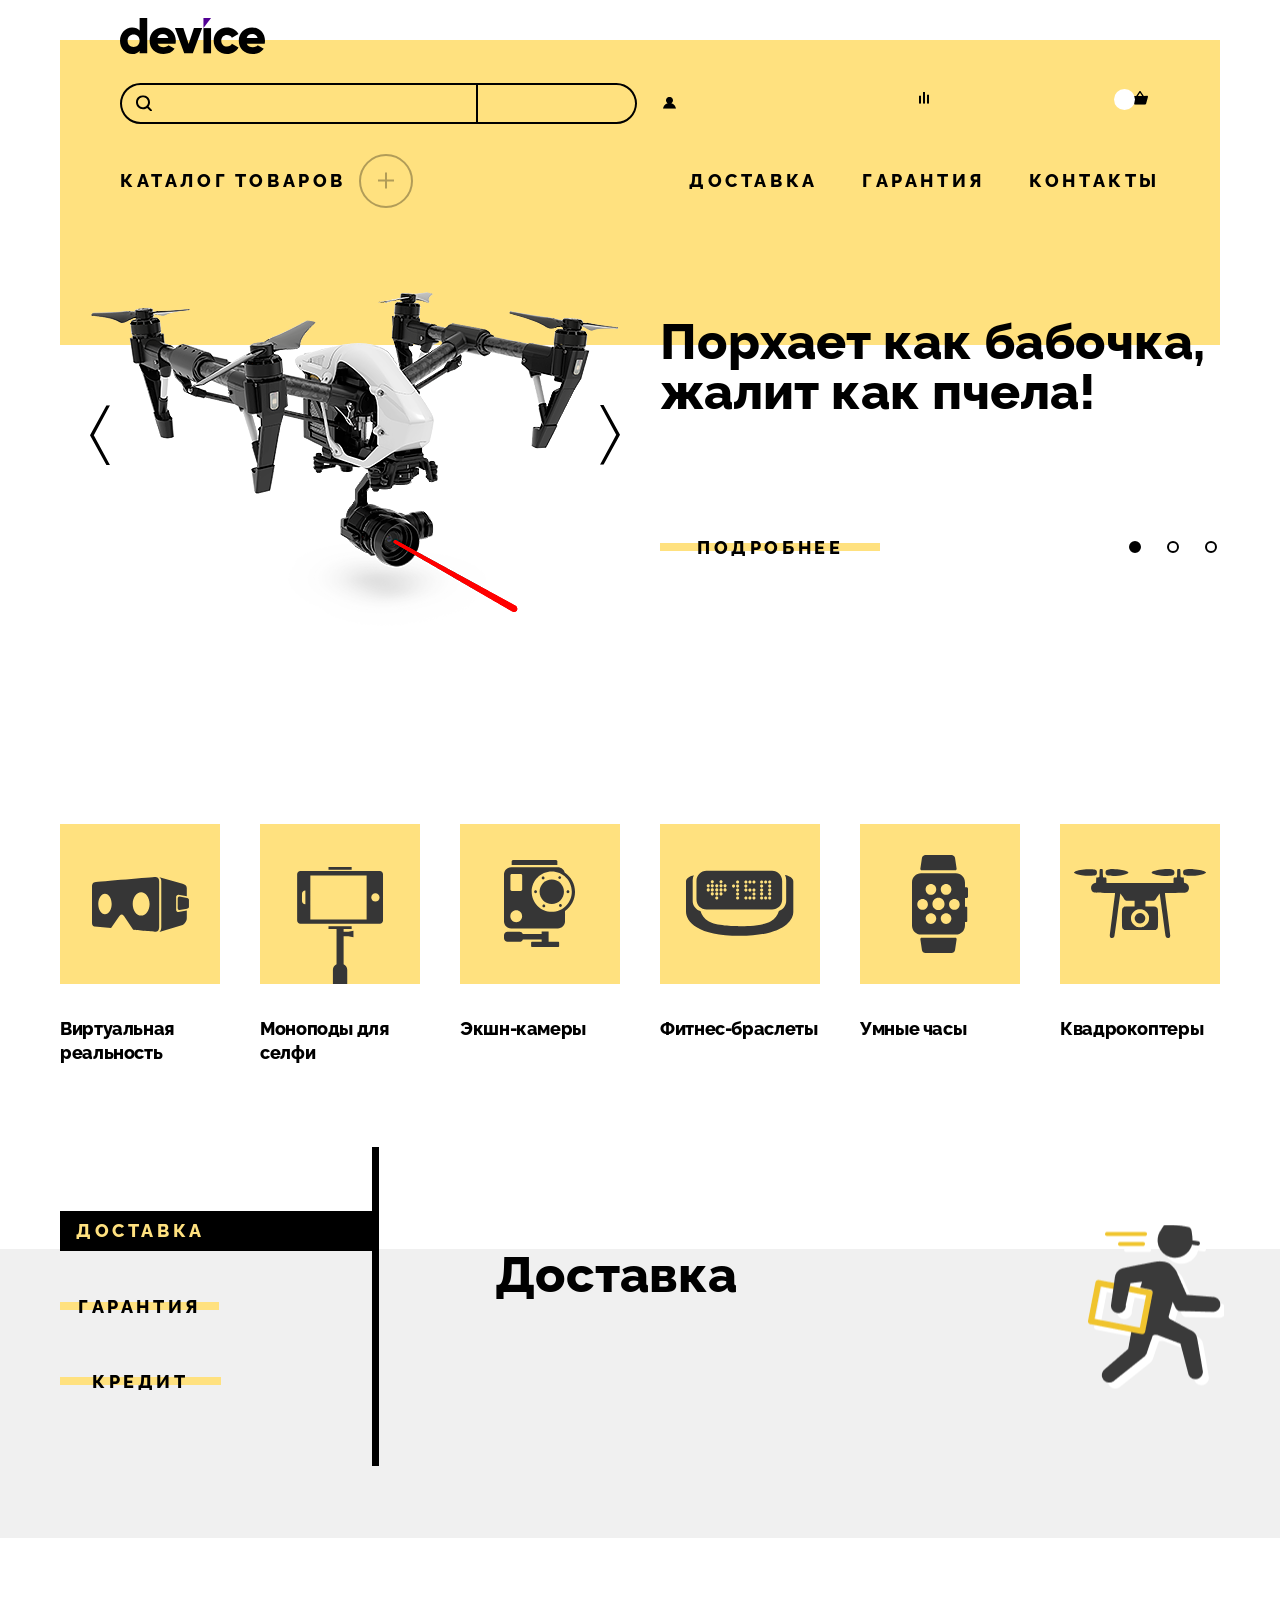
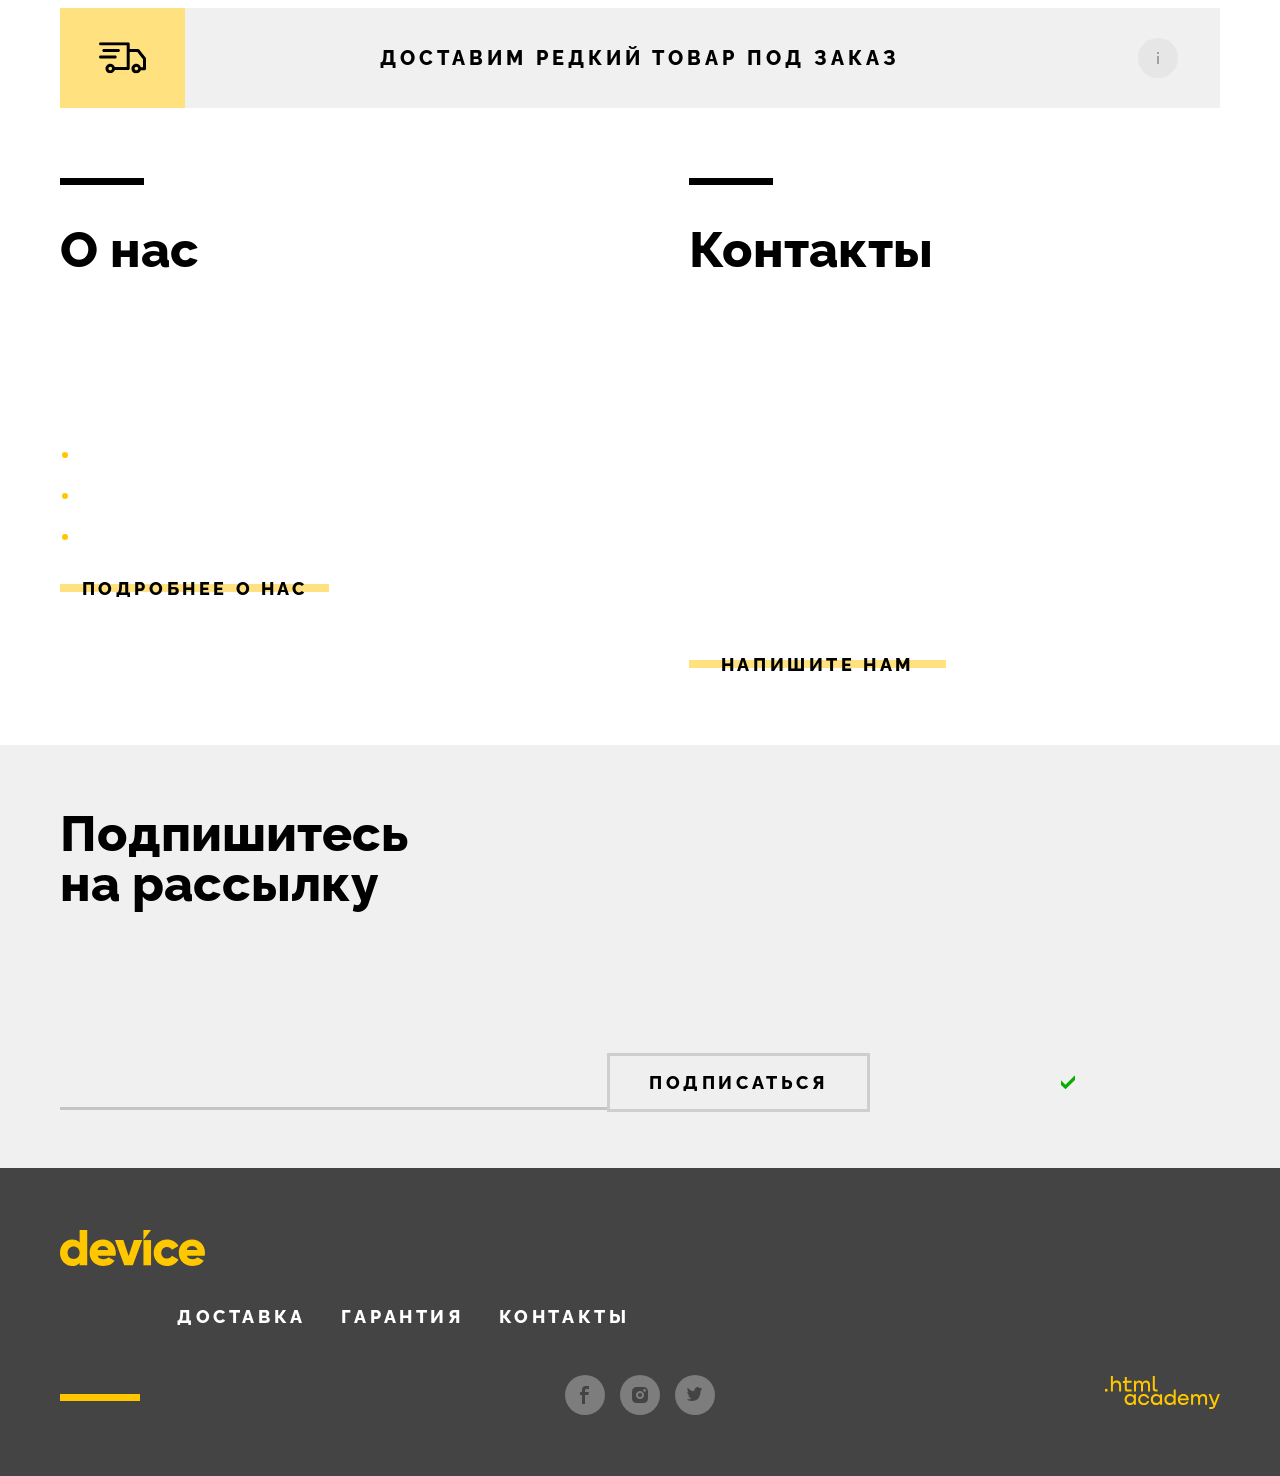
==== index.html @ 583c9bbd "Фикс путей изображений" ====
<!DOCTYPE html>
<html lang="ru">
<head>
  <meta charset="UTF-8">
  <meta http-equiv="X-UA-Compatible" content="IE=edge">
  <meta name="viewport" content="width=device-width, initial-scale=1.0">
  <link rel="stylesheet" href="css/style.css">
  <title>Device</title>
</head>
<body>
  <div class="container">
    <header class="page-header">
      <nav class="header-nav">
        <a href="#" class="header-nav__logo">
          <svg width="145" height="36" viewBox="0 0 145 36" fill="none" xmlns="http://www.w3.org/2000/svg">
            <path d="M27.2188 0V35.3H19.6135V32.9C17.9124 34.8 15.5107 36 12.1084 36C5.5038 36 0 30.2 0 22.7C0 15.2 5.5038 9.4 12.1084 9.4C15.5107 9.4 18.0124 10.6 19.6135 12.5V0H27.2188ZM19.6135 22.7C19.6135 18.9 17.1118 16.5 13.6094 16.5C10.107 16.5 7.60524 18.9 7.60524 22.7C7.60524 26.5 10.107 28.9 13.6094 28.9C17.1118 28.8 19.6135 26.5 19.6135 22.7Z" fill="black"/>
            <path d="M43.7298 29.1999C45.8313 29.1999 47.5325 28.3999 48.5332 27.2999L54.6374 30.7999C52.1356 34.1999 48.4331 35.9999 43.6298 35.9999C35.0238 35.9999 29.6201 30.1999 29.6201 22.6999C29.6201 15.1999 35.0238 9.3999 43.0294 9.3999C50.4345 9.3999 55.8382 15.0999 55.8382 22.6999C55.8382 23.7999 55.7381 24.7999 55.538 25.6999H37.6256C38.6263 28.2999 40.9279 29.1999 43.7298 29.1999ZM48.333 20.0999C47.5325 17.1999 45.2309 16.0999 42.9293 16.0999C40.0273 16.0999 38.126 17.4999 37.4255 20.0999H48.333Z" fill="black"/>
            <path d="M82.1563 10.1001L72.8499 35.3001H64.2439L54.9375 10.1001H63.3433L68.647 26.1001L73.9506 10.1001C73.9506 10.1001 82.1563 10.1001 82.1563 10.1001Z" fill="black"/>
            <path d="M83.458 10.1001H91.0633V35.3001H83.458V10.1001Z" fill="black"/>
            <path d="M93.665 22.6999C93.665 15.1999 99.369 9.3999 107.074 9.3999C111.978 9.3999 116.281 11.9999 118.482 15.8999L111.878 19.6999C110.977 17.8999 109.176 16.8999 106.974 16.8999C103.672 16.8999 101.27 19.2999 101.27 22.6999C101.27 26.1999 103.672 28.4999 106.974 28.4999C109.176 28.4999 111.077 27.3999 111.878 25.6999L118.482 29.4999C116.381 33.3999 112.078 35.9999 107.074 35.9999C99.369 35.9999 93.665 30.1999 93.665 22.6999Z" fill="black"/>
            <path d="M132.892 29.1999C134.993 29.1999 136.695 28.3999 137.695 27.2999L143.799 30.7999C141.298 34.1999 137.595 35.9999 132.792 35.9999C124.186 35.9999 118.782 30.1999 118.782 22.6999C118.782 15.1999 124.286 9.3999 132.191 9.3999C139.597 9.3999 145 15.0999 145 22.6999C145 23.7999 144.9 24.7999 144.7 25.6999H126.788C127.788 28.2999 130.09 29.1999 132.892 29.1999ZM137.595 20.0999C136.795 17.1999 134.493 16.0999 132.191 16.0999C129.289 16.0999 127.388 17.4999 126.688 20.0999H137.595Z" fill="black"/>
            <path d="M83.458 0V10.1L91.0633 0H83.458Z" fill="#510094"/>
          </svg>
        </a>

        <div class="header-nav__nav-bar nav-bar">
          <div class="nav-bar__form-wrapper">
            <form action="https://echo.htmlacademy.ru/" method="post" class="nav-bar__form">
              <div class="nav-bar__form-wrapper">
                <label tabindex="0" class="nav-bar__field">
                  <span class="visually-hidden">Текст поиска</span>
                  <input class="nav-bar__field-input" type="text" name="text-of-search" placeholder="Текст поиска">
                  <span class="nav-bar__field-icon"></span>
                </label>
              </div>
              <div tabindex="0" class="nav-bar__button-wrapper">
                <button tabindex="-1" class="nav-bar__button" type="submit">Найти</button>
              </div>
            </form>
          </div>

          <div class="nav-bar__sign-wrapper">
            <a class="nav-bar__sign-in-icon standart-state" href="#">Войти</a>
          </div>

          <ul class="nav-bar__navigation-menu navigation-menu">
            <li class="navigation-menu__item">
              <a href="#" class="navigation-menu__link standart-state">Сравнить</a>
            </li>
            <li class="navigation-menu__item">
              <a href="#" class="navigation-menu__link standart-state">
                <span class="navigation-menu__icon">2</span>
                  Корзина
              </a>
            </li>
          </ul>
        </div>

        <div class="header-nav__last-wrapper">

          <details class="dropdown__form">
            <summary class="dropdown__title">Каталог товаров</summary>
            <div class="dropdown__list-wrapper">
              <ul class="dropdown__list">
                <li class="dropdown__item">
                  <a href="#" class="dropdown__link standart-state">Виртуальная реальность</a>
                </li>
                <li class="dropdown__item">
                  <a href="#" class="dropdown__link standart-state">Моноподы для cелфи</a>
                </li>
                <li class="dropdown__item">
                  <a href="#" class="dropdown__link standart-state">Экшн-камеры</a>
                </li>
              </ul>
              <ul class="dropdown__list">
                <li class="dropdown__item">
                  <a href="#" class="dropdown__link standart-state">Фитнес-браслеты</a>
                </li>
                <li class="dropdown__item">
                  <a href="#" class="dropdown__link standart-state">Умные часы</a>
                </li>
              </ul>
              <ul class="dropdown__list">
                <li class="dropdown__item">
                  <a href="#" class="dropdown__link standart-state">Квадрокоптеры</a>
                </li>
              </ul>
            </div>
          </details>


          <ul class="header-nav__information-menu information-menu">
            <li class="information-menu__item">
              <a href="#" class="information-menu__link standart-state">Доставка</a>
            </li>
            <li class="information-menu__item">
              <a href="#" class="information-menu__link standart-state">Гарантия</a>
            </li>
            <li class="information-menu__item">
              <a href="#" class="information-menu__link standart-state">Контакты</a>
            </li>
          </ul>
        </div>
      </nav>
    </header>
  </div>

  <main class="page-main">
    <h1 class="visually-hidden">Магазин Device</h1>

    <div class="main-slaider">
      <h2 class="visually-hidden">Примеры товаров</h2>
      <div class="container">
        <ol class="main-slaider__list">

          <li class="main-slaider__item" id="main-slaider__slide1"
          tabindex="-1">
            <div class="main-slaider__upper-background">
              <span class="main-slaider__number">01</span>
            </div>

            <div class="main-slaider__lower-background">
              <div class="main-slaider__left-part">
                <img class="main-slaider__img" src="img/Index/1.Slider/slider-1.png" alt="Квадракоптер">
                <div class="main-slider__controls">
                  <a href="#main-slaider__slide3" class="main-slaider__button standart-state main-slaider__prev">
                    <span class="visually-hidden">Предыдущий слайд</span>
                  </a>
                  <a href="#main-slaider__slide2" class="main-slaider__button standart-state main-slaider__next">
                    <span class="visually-hidden">Следующий слайд</span>
                  </a>
                </div>
              </div>

              <div class="main-slaider__right-part content-slaider">
                <h3 class="content-slaider__title section-title">Порхает как бабочка,
                жалит как пчела!</h3>
                <p class="content-slaider__text section-description">Этот обычный, на первый взгляд, квадрокоптер оснащен мощным лазером,замаскированным под стандартную камеру.
                </p>

                <div class="content-slaider__wrapper">
                  <a href="#" class="content-slaider__button button-yellow button">
                    <span class="button-yellow-line"></span>
                    Подробнее</a>
                  <aside class="content-slaider__navigation">
                    <ol class="content-slaider__navigation-list">
                      <li class="content-slaider__navigation-item">
                        <div tabindex="0" class="content-slaider__navigation-button-ouline">
                          <a href="#main-slaider__slide1" tabindex="-1"
                             class="content-slaider__navigation-button content-slaider__navigation-button_active standart-state">
                             <span class="visually-hidden">Перейти на 1 слайд</span>
                          </a>
                        </div>
                      </li>
                      <li class="content-slaider__navigation-item">
                        <div tabindex="0" class="content-slaider__navigation-button-ouline">
                          <a href="#main-slaider__slide2" tabindex="-1"
                             class="content-slaider__navigation-button standart-state">
                             <span class="visually-hidden">Перейти на 2 слайд</span>
                          </a>
                        </div>
                      </li>
                      <li class="content-slaider__navigation-item">
                        <div tabindex="0" class="content-slaider__navigation-button-ouline">
                          <a href="#main-slaider__slide3" tabindex="-1"
                             class="content-slaider__navigation-button standart-state">
                             <span class="visually-hidden">Перейти на 3 слайд</span>
                          </a>
                        </div>
                      </li>
                    </ol>
                  </aside>
                </div>

                <ul class="content-slaider__property-list">
                  <li class="content-slaider__property-item">
                    <p class="content-slaider__property-title">800 м</p>
                    <p class="content-slaider__property-text">Дальность полета</p>
                  </li>
                  <li class="content-slaider__property-item">
                    <p class="content-slaider__property-title">50 м</p>
                    <p class="content-slaider__property-text">Радиус поражения</p>
                  </li>
                </ul>
              </div>
            </div>
          </li>

          <li class="main-slaider__item" id="main-slaider__slide2"
          tabindex="-1">
            <div class="main-slaider__upper-background">
              <span class="main-slaider__number">02</span>
            </div>

            <div class="main-slaider__lower-background">
              <div class="main-slaider__left-part">
                <img class="main-slaider__img" src="img/Index/1.Slider/slider-2.png" alt="Квадракоптер">
                <div class="main-slider__controls">
                  <a href="#main-slaider__slide1" class="main-slaider__button standart-state main-slaider__prev">
                    <span class="visually-hidden">Предыдущий слайд</span>
                  </a>
                  <a href="#main-slaider__slide3" class="main-slaider__button standart-state main-slaider__next">
                    <span class="visually-hidden">Следующий слайд</span>
                  </a>
                </div>
              </div>

              <div class="main-slaider__right-part content-slaider">
                <h3 class="content-slaider__title section-title">Худеем
                  правильно!</h3>
                <p class="content-slaider__text section-description">Мотивирующие фитнес-браслеты помогут найти в себе силы не пропускать занятия и соблюдать диету.
                </p>

                <div class="content-slaider__wrapper">
                  <a href="#" class="content-slaider__button button-yellow button">
                    <span class="button-yellow-line"></span>
                    Подробнее</a>
                  <aside class="content-slaider__navigation">
                    <ol class="content-slaider__navigation-list">
                      <li class="content-slaider__navigation-item">
                        <div tabindex="0" class="content-slaider__navigation-button-ouline">
                          <a href="#main-slaider__slide1" tabindex="-1"
                             class="content-slaider__navigation-button standart-state">
                             <span class="visually-hidden">Перейти на 1 слайд</span>
                          </a>
                        </div>
                      </li>
                      <li class="content-slaider__navigation-item">
                        <div tabindex="0" class="content-slaider__navigation-button-ouline">
                          <a href="#main-slaider__slide2" tabindex="-1"
                             class="content-slaider__navigation-button content-slaider__navigation-button_active standart-state">
                             <span class="visually-hidden">Перейти на 2 слайд</span>
                          </a>
                        </div>
                      </li>
                      <li class="content-slaider__navigation-item">
                        <div tabindex="0" class="content-slaider__navigation-button-ouline">
                          <a href="#main-slaider__slide3" tabindex="-1"
                             class="content-slaider__navigation-button standart-state">
                             <span class="visually-hidden">Перейти на 3 слайд</span>
                          </a>
                        </div>
                      </li>
                    </ol>
                  </aside>
                </div>

                <ul class="content-slaider__property-list">
                  <li class="content-slaider__property-item">
                    <p class="content-slaider__property-title">48 часов</p>
                    <p class="content-slaider__property-text">Без подзарядки</p>
                  </li>
                </ul>
              </div>
            </div>
          </li>

          <li class="main-slaider__item" id="main-slaider__slide3"
          tabindex="-1">
            <div class="main-slaider__upper-background">
              <span class="main-slaider__number">03</span>
            </div>

            <div class="main-slaider__lower-background">
              <div class="main-slaider__left-part">
                <img class="main-slaider__img" src="img/Index/1.Slider/slider-3.png" alt="Квадракоптер">
                <div class="main-slider__controls">
                  <a href="#main-slaider__slide2" class="main-slaider__button standart-state main-slaider__prev">
                    <span class="visually-hidden">Предыдущий слайд</span>
                  </a>
                  <a href="#main-slaider__slide1" class="main-slaider__button standart-state main-slaider__next">
                    <span class="visually-hidden">Следующий слайд</span>
                  </a>
                </div>
              </div>

              <div class="main-slaider__right-part content-slaider">
                <h3 class="content-slaider__title section-title">Делай селфи,
                  как Бен Стиллер!</h3>
                <p class="content-slaider__text section-description">Самая длинная палка для селфи доступна в нашем магазине. Восемь (Восемь, Карл!) метров длиной и весом всего 5 кг.
                </p>

                <div class="content-slaider__wrapper">
                  <a href="#" class="content-slaider__button button-yellow button">
                    <span class="button-yellow-line"></span>
                    Подробнее</a>
                  <aside class="content-slaider__navigation">
                    <ol class="content-slaider__navigation-list">
                      <li class="content-slaider__navigation-item">
                        <div tabindex="0" class="content-slaider__navigation-button-ouline">
                          <a href="#main-slaider__slide1" tabindex="-1"
                             class="content-slaider__navigation-button standart-state">
                             <span class="visually-hidden">Перейти на 1 слайд</span>
                          </a>
                        </div>
                      </li>
                      <li class="content-slaider__navigation-item">
                        <div tabindex="0" class="content-slaider__navigation-button-ouline">
                          <a href="#main-slaider__slide2" tabindex="-1"
                             class="content-slaider__navigation-button standart-state">
                             <span class="visually-hidden">Перейти на 2 слайд</span>
                          </a>
                        </div>
                      </li>
                      <li class="content-slaider__navigation-item">
                        <div tabindex="0" class="content-slaider__navigation-button-ouline">
                          <a href="#main-slaider__slide3" tabindex="-1"
                             class="content-slaider__navigation-button content-slaider__navigation-button_active standart-state">
                             <span class="visually-hidden">Перейти на 3 слайд</span>
                          </a>
                        </div>
                      </li>
                    </ol>
                  </aside>
                </div>

                <ul class="content-slaider__property-list">
                  <li class="content-slaider__property-item">
                    <p class="content-slaider__property-title">8,5 м</p>
                    <p class="content-slaider__property-text">Длина палки</p>
                  </li>
                  <li class="content-slaider__property-item">
                    <p class="content-slaider__property-title">5 кг</p>
                    <p class="content-slaider__property-text">Вес палки</p>
                  </li>
                  <li class="content-slaider__property-item">
                    <p class="content-slaider__property-title">Карбон</p>
                    <p class="content-slaider__property-text">Материал</p>
                  </li>
                </ul>
              </div>
            </div>
          </li>
        </ol>
      </div>
    </div>

    <section class="product-categories">
      <h2 class="visually-hidden">Категории товаров</h2>
      <div class="container">
        <ul class="product-categories__list">
          <li class="product-categories__item" tabindex="0">
            <a class="product-categories__link" href="#" tabindex="-1">
              <img src="img/Index/2.Category/VR.svg" alt="" class="product-categories__img">
              <p class="product-categories__text">Виртуальная
                реальность</p>
            </a>
          </li>
          <li class="product-categories__item" tabindex="0">
            <a class="product-categories__link" href="#" tabindex="-1">
              <img src="img/Index/2.Category/Selfi.svg" alt="" class="product-categories__img">
              <p class="product-categories__text">Моноподы
                для селфи</p>
            </a>
          </li>
          <li class="product-categories__item" tabindex="0">
            <a class="product-categories__link" href="#" tabindex="-1">
              <img src="img/Index/2.Category/Camera.svg" alt="" class="product-categories__img" href="#">
              <p class="product-categories__text">Экшн-камеры</p>
            </a>
          </li>
          <li class="product-categories__item" tabindex="0">
            <a class="product-categories__link" href="#" tabindex="-1">
              <img src="img/Index/2.Category/Bracelet.svg" alt="" class="product-categories__img">
              <p class="product-categories__text">Фитнес-браслеты</p>
            </a>
          </li>
          <li class="product-categories__item" tabindex="0">
            <a class="product-categories__link" href="#" tabindex="-1">
              <img src="img/Index/2.Category/Watch.svg" alt="" class="product-categories__img">
              <p class="product-categories__text">Умные часы</p>
            </a>
          </li>
          <li class="product-categories__item" tabindex="0">
            <a class="product-categories__link" href="#" tabindex="-1">
              <img src="img/Index/2.Category/Quadrocopter.svg" alt="" class="product-categories__img">
              <p class="product-categories__text">Квадрокоптеры</p>
            </a>
          </li>
        </ul>
      </div>
    </section>

    <section class="services">
      <h2 class="visually-hidden">Услуги</h2>

      <ol class="services-list">
        <li class="services__item service">
          <div class="service__background"></div>
          <div class="container">
            <div class="service__container">
              <div class="service__text-wrapper">
                <h3 class="service__title section-title">Доставка</h3>
                <p class="service__text section-description">Мы с удовольствием доставим ваш товар прямо к вашему подъезду совершенно бесплатно! Ведь мы неплохо заработаем, поднимая его на ваш этаж.</p>
              </div>
              <span class="service__icon">
                <span class="visually-hidden">Иконка доставки</span>
              </span>
            </div>

            <ul class="service__list">
              <li class="service__item">
                <a href="#" class="service__link button button-yellow button-active">
                  <span class="button-yellow-line"></span>
                  Доставка
                </a>
              </li>
              <li class="service__item">
                <a href="#" class="service__link button-yellow button">
                  <span class="button-yellow-line"></span>
                  Гарантия
                </a>
              </li>
              <li class="service__item">
                <a href="#" class="service__link button-yellow button ">
                  <span class="button-yellow-line"></span>
                  Кредит
                </a>
              </li>
            </ul>
          </div>
        </li>

        <li class="services__item service">
          <div class="service__background"></div>
          <div class="container">
            <div class="service__container">
              <div class="service__text-wrapper">
                <h3 class="service__title section-title">Гарантия</h3>
                <p class="service__text section-description">Если из-за возгорания купленного у нас товара у вас
                  сгорит дом — не переживайте, мы выдадим вам новый.
                  Товар, не дом, конечно же.
                </p>
              </div>
              <span class="service__icon">
                <span class="visually-hidden">Иконка гарантии</span>
              </span>
            </div>

            <ul class="service__list">
              <li class="service__item">
                <a href="#" class="service__link button button-yellow">
                  <span class="button-yellow-line"></span>
                  Доставка
                </a>
              </li>
              <li class="service__item">
                <a href="#" class="service__link button-yellow button button-active">
                  <span class="button-yellow-line"></span>
                  Гарантия
                </a>
              </li>
              <li class="service__item">
                <a href="#" class="service__link button-yellow button ">
                  <span class="button-yellow-line"></span>
                  Кредит
                </a>
              </li>
            </ul>
          </div>
        </li>

        <li class="services__item service">
          <div class="service__background"></div>
          <div class="container">
            <div class="service__container">
              <div class="service__text-wrapper">
                <h3 class="service__title section-title">Кредит</h3>
                <p class="service__text section-description">Залезть в долговую яму стало проще! Кредитные консультанты подберут для вас наиболее выгодные условия кредита. Выгодные для банка, разумеется.
                </p>
              </div>
              <span class="service__icon">
                <span class="visually-hidden">Иконка кредита</span>
              </span>
            </div>

            <ul class="service__list">
              <li class="service__item">
                <a href="#" class="service__link button button-yellow">
                  <span class="button-yellow-line"></span>
                  Доставка
                </a>
              </li>
              <li class="service__item">
                <a href="#" class="service__link button-yellow button">
                  <span class="button-yellow-line"></span>
                  Гарантия
                </a>
              </li>
              <li class="service__item">
                <a href="#" class="service__link button-yellow button button-active">
                  <span class="button-yellow-line"></span>
                  Кредит
                </a>
              </li>
            </ul>
          </div>
        </li>
      </ol>
    </section>

    <section class="device-order">
      <h2 class="visually-hidden">Доставка под заказ</h2>

      <div class="container">
        <div class="delivery-order__body" tabindex="0">
          <div class="delivery-order__icon" >
            <span class="visually-hidden">Иконка грузовичка</span>
          </div>

          <a class="delivery-order__link" href="#" tabindex="-1">
            Доставим редкий товар под заказ
          </a>

          <div class="delivery-order__additional">
            <span class="delivery-order__additional-icon"></span>
            <span class=" visually-hidden">Дополнительаня информация</span>
          </div>
        </div>
      </div>
    </section>

    <div class="container">
      <div class="information-wrapper">
        <section class="about-us">
          <h2 class="about-us__title section-title">О нас</h2>

          <span class="about-us__line-title line-title"></span>

          <div class="about-us__wrapper">
            <p class="about-us__text section-description">Огромный выбор гаджетов не оставит равнодушным гика, который есть в каждом из нас.
            </p>
            <p class="about-us__text section-description">Мы можем доставить ваш товар в самые отдалённые уголки России транспортными компаниями:</p>

            <ul class="about-us__list">
              <li class="about-us__item">Меловые линии</li>
              <li class="about-us__item">СДИК</li>
              <li class="about-us__item">ТоксБерри</li>
            </ul>

            <div>
              <a href="#" class="about-us__button button-yellow button">
                <span class="button-yellow-line"></span>
                Подробнее о нас
              </a>
            </div>
          </div>
        </section>

        <section class="contacts">
          <h2 class="contacts__main-title section-title">Контакты</h2>

          <span class="contacts__line-title line-title"></span>


          <div class="contacts__line-wrapper">
            <p class="contacts__text section-description">Вы можете забрать товар сами, заехав в наш офис. Заодно сможете проверить работоспособность покупки. </p>

            <div class="contacts__line-adress-wrapper">
              <h3 class="contacts__title">Интернет-магазин «Девайс»</h3>
              <address class="contacts__line__adress section-description">Санкт-Петербург, набережная реки Карповки, 5, литера П.</address>
              <a href="tel:+78128121212" class="contacts__phone section-description" tabindex="-1">+7 (812) 812-12-12</a>
            </div>

            <div class="contacts__line-time-wrapper">
              <h3 class="contacts__title">Время работы</h3>
              <p class="contacts__text section-description">пн—пт: с 10:00 до 22:00<br>сб—вс: с 10:00 до 19:00</p>
            </div>

            <div>
              <a href="#" class="contacts__button button-yellow button">
                <span class="button-yellow-line"></span>
                Напишите нам
              </a>
            </div>
          </div>
        </section>
      </div>
    </div>

    <section class="subscribe">
      <div class="container">
        <div class="subscribe__container">
          <div class="subscribe__text-wrapper">
            <h2 class="subscribe__title section-title">Подпишитесь на рассылку</h2>

            <p class="subscribe__text-main section-description">Еженедельный дайджест с обзорами новинок, длительными тест-драйвами, распаковками, а также акции, спецпредложения и вот это вот всё.</p>
          </div>

          <div class="subscribe__form-container">
            <div class="subscribe__form-wrapper">
              <form class="subscribe__form" action="https://echo.htmlacademy.ru/" method="post">
                <label class="suscribe__field field">
                  <span class="visually-hidden">E-mail</span>
                  <input type="email" class="field-input" placeholder="Ваш e-mail">
                  <span class="suscribe__field-icon"></span>
                </label>
                <div class="subscribe__button-wrapper">
                  <button class="subscribe__button button" type="submit">Подписаться</button>
                </div>
              </form>
            </div>

            <div class="subscribe_text-wrapper">
              <span class="visually-hidden">Зелёная галочка</span>
              <p class="subscribe__text section-description">Это бесплатно</p>
            </div>
          </div>
        </div>
      </div>
    </section>
  </main>

  <footer class="page-footer">
    <div class="container">
      <div class="page-footer__body">
        <a href="index.html" class="page-footer__logo">
          <svg width="145" height="36" viewBox="0 0 145 36" fill="none" xmlns="http://www.w3.org/2000/svg">
            <path d="M27.2188 0V35.3H19.6135V32.9C17.9124 34.8 15.5107 36 12.1084 36C5.5038 36 0 30.2 0 22.7C0 15.2 5.5038 9.4 12.1084 9.4C15.5107 9.4 18.0124 10.6 19.6135 12.5V0H27.2188ZM19.6135 22.7C19.6135 18.9 17.1118 16.5 13.6094 16.5C10.107 16.5 7.60524 18.9 7.60524 22.7C7.60524 26.5 10.107 28.9 13.6094 28.9C17.1118 28.8 19.6135 26.5 19.6135 22.7Z" fill="#FFC700"/>
            <path d="M43.7298 29.1999C45.8313 29.1999 47.5325 28.3999 48.5332 27.2999L54.6374 30.7999C52.1356 34.1999 48.4331 35.9999 43.6298 35.9999C35.0238 35.9999 29.6201 30.1999 29.6201 22.6999C29.6201 15.1999 35.0238 9.3999 43.0294 9.3999C50.4345 9.3999 55.8382 15.0999 55.8382 22.6999C55.8382 23.7999 55.7381 24.7999 55.538 25.6999H37.6256C38.6263 28.2999 40.9279 29.1999 43.7298 29.1999ZM48.333 20.0999C47.5325 17.1999 45.2309 16.0999 42.9293 16.0999C40.0273 16.0999 38.126 17.4999 37.4255 20.0999H48.333Z" fill="#FFC700"/>
            <path d="M82.1563 10.1001L72.8499 35.3001H64.2439L54.9375 10.1001H63.3433L68.647 26.1001L73.9506 10.1001C73.9506 10.1001 82.1563 10.1001 82.1563 10.1001Z" fill="#FFC700"/>
            <path d="M83.458 10.1001H91.0633V35.3001H83.458V10.1001Z" fill="#FFC700"/>
            <path d="M93.665 22.6999C93.665 15.1999 99.369 9.3999 107.074 9.3999C111.978 9.3999 116.281 11.9999 118.482 15.8999L111.878 19.6999C110.977 17.8999 109.176 16.8999 106.974 16.8999C103.672 16.8999 101.27 19.2999 101.27 22.6999C101.27 26.1999 103.672 28.4999 106.974 28.4999C109.176 28.4999 111.077 27.3999 111.878 25.6999L118.482 29.4999C116.381 33.3999 112.078 35.9999 107.074 35.9999C99.369 35.9999 93.665 30.1999 93.665 22.6999Z" fill="#FFC700"/>
            <path d="M132.892 29.1999C134.993 29.1999 136.695 28.3999 137.695 27.2999L143.799 30.7999C141.298 34.1999 137.595 35.9999 132.792 35.9999C124.186 35.9999 118.782 30.1999 118.782 22.6999C118.782 15.1999 124.286 9.3999 132.191 9.3999C139.597 9.3999 145 15.0999 145 22.6999C145 23.7999 144.9 24.7999 144.7 25.6999H126.788C127.788 28.2999 130.09 29.1999 132.892 29.1999ZM137.595 20.0999C136.795 17.1999 134.493 16.0999 132.191 16.0999C129.289 16.0999 127.388 17.4999 126.688 20.0999H137.595Z" fill="#FFC700"/>
            <path d="M83.458 0V10.1L91.0633 0H83.458Z" fill="#FFC700"/>
          </svg>
        </a>

        <div class="page-footer__contacts-list">
          <address class="page-footer__adress">Санкт-Петербург, набережная реки Карповки, 5, литера П.</address>

          <ul class="page-footer__information-menu">
            <li class="page-footer__information-menu-item">
              <a href="#" class="page-footer__information-menu-link">Доставка</a>
            </li>
            <li class="page-footer__information-menu-item">
              <a href="#" class="page-footer__information-menu-link">Гарантия</a>
            </li>
            <li class="page-footer__information-menu-item">
              <a href="#" class="page-footer__information-menu-link">Контакты</a>
            </li>
          </ul>

          <a href="tel:+78128121212" class="page-footer__number-phone">Тел.: +7 (812) 812-12-12</a>
        </div>

        <div class="page-footer__links-list">
          <div class="page-footer__span-wrapper">
            <span class="page-footer__span"></span>
          </div>
          <div class="page-footer__social-wrapper">
            <ul class="social">
              <li class="social__item">
                <div class="social__outline-link" tabindex="0">
                  <a href="https://www.facebook.com/htmlacademy" class="social__link" tabindex="-1">
                    <svg width="9" height="18" viewBox="0 0 9 18" fill="none" xmlns="http://www.w3.org/2000/svg">
                      <path d="M6.5 3H9V0H5.6C2.8 0 2 1.7 2 4.2V6H0V9H2V18H5V9H8.3L8.9 6H5V4.5C5 3.7 5.3 3 6.5 3Z" fill="#444444"/>
                    </svg>
                    <span class="visually-hidden">Facebook</span>
                  </a>
                </div>
              </li>
              <li class="social__item">
                <div class="social__outline-link" tabindex="0">
                  <a href="https://www.instagram.com/htmlacademy/" class="social__link" tabindex="-1">
                    <svg width="16" height="16" viewBox="0 0 16 16" fill="none" xmlns="http://www.w3.org/2000/svg">
                      <path d="M8 10C9.10457 10 10 9.10457 10 8C10 6.89543 9.10457 6 8 6C6.89543 6 6 6.89543 6 8C6 9.10457 6.89543 10 8 10Z" fill="#444444"/>
                      <path d="M14.7 1.3C13.8 0.4 12.7 0 11.3 0H4.7C1.9 0 0 1.9 0 4.7V11.3C0 12.7 0.4 13.9 1.4 14.7C2.3 15.6 3.4 16 4.7 16H11.3C12.7 16 13.9 15.6 14.7 14.7C15.5 13.8 16 12.7 16 11.3V4.7C16 3.3 15.6 2.1 14.7 1.3ZM8 12.1C5.8 12.1 3.9 10.3 3.9 8C3.9 5.7 5.8 3.9 8 3.9C10.2 3.9 12.1 5.7 12.1 8C12.1 10.3 10.2 12.1 8 12.1ZM12.6 4.7C11.9 4.7 11.3 4.2 11.3 3.4C11.3 2.6 11.8 2.1 12.6 2.1C13.3 2.1 13.9 2.7 13.9 3.4C13.9 4.1 13.3 4.7 12.6 4.7Z" fill="#444444"/>
                    </svg>
                    <span class="visually-hidden">Instagram</span>
                  </a>
                </div>
              </li>
              <li class="social__item">
                <div class="social__outline-link" tabindex="0">
                  <a href="https://twitter.com/htmlacademy_ru" class="social__link" tabindex="-1">
                    <svg width="15" height="15" viewBox="0 0 15 15" fill="none" xmlns="http://www.w3.org/2000/svg">
                      <path d="M9.7 0.155143C11.2 -0.344857 12.3 0.455143 12.9 1.25514C13.4 1.05514 14 0.855143 14.6 0.655143C14.6 1.45514 14.1 2.05514 13.8 2.25514C14.5 2.45514 15 1.85514 15 1.85514C14.9 2.75514 14.1 3.55514 13.6 3.75514C13.4 10.0551 10.8 14.1551 4.7 14.0551C4.2 14.0551 4.8 14.0551 4.3 14.0551C4 14.0551 0.6 13.6551 0 12.2551C2 12.4551 3.4 11.8551 4.1 11.1551C3.3 10.8551 1.7 10.7551 1.5 8.35514C1.8 8.55514 2 8.65514 2.6 8.55514C1.5 7.75514 0.3 7.05514 0.4 5.05514C0.7 5.35514 1.3 5.55514 1.6 5.45514C1 5.25514 -0.2 2.35514 0.8 0.855143C2.4 2.55514 4.1 4.25514 7.1 4.35514C7.3 2.25514 8.1 0.855143 9.7 0.155143Z" fill="#444444"/>
                    </svg>
                    <span class="visually-hidden">Twitter</span>
                  </a>
                </div>
              </li>
            </ul>
          </div>
          <div class="page-footer__html-academy-wrapper">
            <a href="https://htmlacademy.ru/" class="page-footer__links-list-link">
              <svg width="115" height="33" viewBox="0 0 115 33" fill="none" xmlns="http://www.w3.org/2000/svg">
                <path d="M0 12.9V15.5H2.5V12.9H0Z" fill="#FFC700"/>
                <path d="M11.6 4.5C10 4.5 8.8 5.2 8 6.2H7.9V0H5.9V15.5H7.9V10.2C7.9 8.1 9.2 6.6 11.2 6.6C13 6.6 14.1 8 14.1 9.8V15.5H16.1V9.4C16.2 6.4 14.3 4.5 11.6 4.5Z" fill="#FFC700"/>
                <path d="M26.6 4.8H21.8V1.1H19.8V4.9H17.9V6.9H19.8V12.9C19.8 14.6 20.8 15.6 22.5 15.6H26.6V13.6H22.9C22.2 13.6 21.8 13.2 21.8 12.5V6.8H26.6V4.8Z" fill="#FFC700"/>
                <path d="M41.1 4.6C39.5 4.6 38.2 5.4 37.6 6.7H37.5C36.9 5.5 35.7 4.6 34.1 4.6C32.7 4.6 31.6 5.4 31 6.4H30.9V4.8H29V15.4H31V10C31 8 32 6.5 33.6 6.5C35.1 6.5 36 7.5 36 9.1V15.4H38V9.8C38 7.4 39.4 6.5 40.6 6.5C42.1 6.5 43 7.5 43 9.1V15.4H45V8.9C45.1 6.4 43.6 4.6 41.1 4.6Z" fill="#FFC700"/>
                <path d="M47.8 12.7C47.8 14.4 48.8 15.4 50.6 15.4H52.6V13.4H50.9C50.2 13.4 49.8 13 49.8 12.3V0H47.8V12.7Z" fill="#FFC700"/>
                <path d="M28.9 19.7C28 18.6 26.7 17.9 25 17.9C21.9 17.9 19.6 20.2 19.6 23.5C19.6 26.8 21.9 29.1 25 29.1C26.8 29.1 28 28.3 28.8 27.2H28.9V28.8H30.9V18.2H28.9V19.7ZM25.3 27.1C23.1 27.1 21.7 25.5 21.7 23.5C21.7 21.5 23.1 19.9 25.3 19.9C27.5 19.9 28.9 21.5 28.9 23.5C28.9 25.4 27.5 27.1 25.3 27.1Z" fill="#FFC700"/>
                <path d="M44.2 22C43.7 19.6 41.6 17.9 38.8 17.9C35.4 17.9 33.2 20.4 33.2 23.5C33.2 26.6 35.4 29.1 38.8 29.1C41.6 29.1 43.7 27.3 44.2 24.9H42.1C41.7 26.2 40.4 27.2 38.8 27.2C36.6 27.2 35.2 25.6 35.2 23.6C35.2 21.6 36.6 20 38.8 20C40.4 20 41.6 21 42.1 22.2H44.2V22Z" fill="#FFC700"/>
                <path d="M55.1 19.7C54.2 18.6 52.9 17.9 51.2 17.9C48.1 17.9 45.8 20.2 45.8 23.5C45.8 26.8 48.1 29.1 51.2 29.1C53 29.1 54.2 28.3 55 27.2H55.1V28.8H57.1V18.2H55.1V19.7ZM51.5 27.1C49.3 27.1 47.9 25.5 47.9 23.5C47.9 21.5 49.3 19.9 51.5 19.9C53.7 19.9 55.1 21.5 55.1 23.5C55.1 25.4 53.6 27.1 51.5 27.1Z" fill="#FFC700"/>
                <path d="M68.7 19.8C67.8 18.7 66.5 17.9 64.8 17.9C61.7 17.9 59.4 20.2 59.4 23.5C59.4 26.8 61.6 29.1 64.8 29.1C66.5 29.1 67.8 28.3 68.6 27.3H68.7V28.8H70.7V13.4H68.7V19.8ZM65.1 27.1C62.9 27.1 61.5 25.5 61.5 23.5C61.5 21.5 62.9 19.9 65.1 19.9C67.3 19.9 68.7 21.5 68.7 23.5C68.6 25.5 67.2 27.1 65.1 27.1Z" fill="#FFC700"/>
                <path d="M78.3 17.9C75 17.9 72.8 20.4 72.8 23.5C72.8 26.5 74.9 29.1 78.3 29.1C80.8 29.1 82.8 27.8 83.5 25.5H81.4C80.9 26.5 79.8 27.1 78.4 27.1C76.5 27.1 75.1 25.8 75 24.2H83.8C84 20.6 81.8 17.9 78.3 17.9ZM78.3 19.8C80 19.8 81.3 20.8 81.6 22.4H75.1C75.4 20.9 76.6 19.8 78.3 19.8Z" fill="#FFC700"/>
                <path d="M98.2 17.9C96.6 17.9 95.3 18.7 94.6 19.9H94.5C93.9 18.7 92.7 17.9 91.1 17.9C89.7 17.9 88.6 18.6 88 19.7V18.2H86.1V28.8H88.1V23.4C88.1 21.4 89.1 20 90.7 19.9C92.2 19.9 93.1 20.9 93.1 22.5V28.8H95.1V23.2C95.1 20.8 96.5 19.9 97.7 19.9C99.2 19.9 100.1 20.9 100.1 22.5V28.8H102.1V22.3C102.2 19.7 100.7 17.9 98.2 17.9Z" fill="#FFC700"/>
                <path d="M109.4 27L105.8 18.1H103.6L108.4 29.7C108.1 30.6 107.7 30.9 106.7 30.9H104.2V32.9H106.7C108.5 32.9 109.5 32.1 110.2 30.3L114.9 18.1H112.8L109.4 27Z" fill="#FFC700"/>
              </svg>
            </a>
          </div>
        </div>
      </div>
    </div>
  </footer>
  <script src="/js/script.js"></script>
</body>
</html>
---- css/style.css ----
@font-face {
  font-family: "Rubik";
  src: url(../fonts/rubik/rubik-400.woff2);
  font-weight: 400;
  font-style: normal;
  font-display: swap;
}

@font-face {
  font-family: "Rubik";
  src: url(../fonts/rubik/rubik-700.woff2);
  font-weight: 700;
  font-style: normal;
  font-display: swap;
}

@font-face {
  font-family: "Raleway";
  src: url(../fonts/raleway/raleway-800.woff2);
  font-weight: 800;
  font-style: normal;
  font-display: swap;
}

/* common */

html {
  height: 100%;

  font-family: "Rubik", sans-serif;
  font-size: 18px;

  color: #000000;
  background: #FFFFFF;
}

body {
  padding: 0;
  margin: 0
}

.container {
  min-height: 100%;
  max-width: 1160px;
  margin: 0 auto;
}

.visually-hidden {
  position: absolute;
  width: 1px;
  height: 1px;
  margin: -1px;
  padding: 0;
  border: 0;
  clip: rect(0 0 0 0);
  overflow: hidden;
}

.standart-state:hover {
  opacity: 0.6;
}

.standart-state:focus-visible {
  outline: 2px solid #AF4FFF;
}

.standart-state:active {
  opacity: 0.3;
}

.section-title {
  font-family: 'Raleway';
  font-weight: 800;
  font-size: 50px;
  line-height: 50px;
  margin: 0;
  padding: 0;
}

.section-description {
  line-height: 30px;
  margin: 0;
  padding: 0;

  color: #444444;
}

.button {
  font-family: 'Raleway';
  font-weight: 800;
  color: inherit;
  line-height: 21px;
  text-align: center;
  letter-spacing: 0.2em;
  text-transform: uppercase;
  text-decoration: none;

  position: relative;
  padding: 10px 0;
}

.button-yellow-line {
  height: 8px;
  width: 100%;

  background: #FFE17F;

  position: absolute;
  top: 40%;
  left: 0;
  z-index: -1;
}

.button-yellow:hover {
  background: #FFE17F;
}

.button-yellow:focus-visible {
  outline: 2px solid #AF4FFF;
}

.button-yellow:active {
  background: #FFCC33;
}

.button-yellow:disabled {
  opacity: 0.3;
}

.service__list .button-active {
  background: #000000;
  color: #FFE17F;
  display: block;
  text-align: start;
}

.button-active:hover {
  background: #000000;
  color: #FFE17F80;
}

.button-active:focus-visible {
  background: #000000;
  color: #FFE17F;
  outline: 2px solid #AF4FFF;
}

.button-active:active {
  background: #000000;
  color: #FFE17F4D;
}
/* header */

.header-nav {
  background-color: #FFE17F;
  padding: 43px 60px 0 60px;
  margin: 40px 0 0 0;
  position: relative;
}

.header-nav__logo {
  position: absolute;
  top: -22px;
  left: 60px;
}

.header-nav__logo:hover {
  opacity: 0.6;
}

.header-nav__logo:focus-visible {
  outline: 2px solid #AF4FFF;
}

.header-nav__logo:active {
  opacity: 0.3;
}

/* nav-bar */

.nav-bar {
  display: flex;
  flex-wrap: wrap;
  justify-content: space-between;
  margin-bottom: 30px;
}

.nav-bar__form-wrapper {
  max-width: 517px;
}

.nav-bar__form {
  display: flex;
}

.nav-bar__form-wrapper {
  flex: 1 0 auto;
}

.nav-bar__field-input {
  width: 100%;
  margin: 0;
  padding: 8.4px 0 8.4px 48px;
  box-sizing: border-box;

  border: 2px solid #000000;
  border-right: 1px solid #000000;
  border-radius: 50px 0px 0px 50px;
  background: #FFE17F;

  font-size: 16px;
  line-height: 20px;
  font-family: inherit;
}

.nav-bar__field-input:focus-visible {
  outline: none;
}

.nav-bar__field-input:disabled {
  opacity: 0.3;
}

.nav-bar__button-wrapper {
  flex: 0 0 160px;
}

.nav-bar__button-wrapper:focus-visible {
  outline: 2px solid #AF4FFF;
}

.nav-bar__button {
  width: 100%;
  padding: 8.4px 55.5px;

  border: 2px solid #000000;
  border-radius: 0 50px 50px 0;
  background: #FFE17F;
  border-left: 1px solid #000000;

  font-size: 16px;
  line-height: 20px;
  font-family: inherit;
  cursor: pointer;
}

.nav-bar__button:hover {
  background: #000000;
  color: #FFFFFF;
}

.nav-bar__button:focus-visible {
  outline: none;
}

.nav-bar__button:active {
  background: #000000;
  color: rgba(255, 255, 255, 0.3);
}

.nav-bar__button:disabled {
  opacity: 0.3;
}

.nav-bar__field {
  position: relative;
  display: flex;
}

.nav-bar__field:focus-visible {
  outline: 2px solid #AF4FFF;
}

.nav-bar__field-icon {
  background-image: url(../icons/header/search.svg);
  width: 16px;
  height: 16px;

  display: block;
  position: absolute;
  top: 12px;
  left: 16px;
}

.nav-bar__sign-wrapper {
  min-width: 231px;
  display: flex;
  flex-wrap: wrap;
}

.nav-bar__sign-in-icon {
  text-decoration: none;
  color: inherit;
  line-height: 30px;
  display: flex;
  align-items: center;
}

.nav-bar__sign-in-icon::before {
  content: "";
  background: url(../icons/header/login.svg) no-repeat center;
  width: 13px;
  height: 12px;
  display: block;
  margin-right: 13px;
}

/* navigation-menu */

.navigation-menu {
  list-style: none;
  margin: 0;
  padding: 0;
  display: flex;
  min-width: 241px;
  justify-content: space-between;
}

.navigation-menu__link {
  text-decoration: none;
  color: inherit;
  display: flex;
  align-items: center;
  line-height: 30px;
}

.navigation-menu__item:last-child .navigation-menu__link {
  position: relative;
  padding-left: 18px;
}

.navigation-menu__icon {
  width: 21px;
  height: 21px;
  border-radius: 50%;
  background: #FFFFFF;

  display: flex;
  align-items: center;
  justify-content: center;
  position: absolute;
  top: 20%;
  left: 1%;

  font-weight: 400;
  font-size: 14px;
  line-height: 17px;
}

.navigation-menu__item:first-child .navigation-menu__link::before {
  content: "";
  background: url(../icons/header/sort.svg) no-repeat center;
  width: 10px;
  height: 12px;
  display: block;
  margin-right: 12px;
}

.navigation-menu__item:last-child .navigation-menu__link::before {
  content: "";
  background: url(../icons/header/cart.svg) no-repeat center;
  width: 16px;
  height: 14px;
  display: block;
  margin-right: 12px;
}

.header-nav__last-wrapper {
  display: flex;
  justify-content: space-between;
  align-items: flex-start;
  position: relative;
}

/* dropdown */

.dropdown__form {
  line-height: 21px;
  position: relative;
}

.dropdown__title {
  display: flex;
  align-items: center;
  font-family: 'Raleway';
  font-weight: 800;
  font-size: 18px;

  letter-spacing: 0.2em;
  text-transform: uppercase;
  cursor: pointer;
}

.dropdown__title:focus-visible {
  outline: 2px solid #AF4FFF;
}

.dropdown__form summary::after {
  content: "";
  opacity: 0.3;
  border: 2px solid #000000;
  width: 50px;
  height: 50px;
  border-radius: 50%;
  background: url(../icons/header/plus.svg) no-repeat center center;
  margin-left: 13px;
}

.dropdown__form summary:hover::after,
.dropdown__form summary:active::after {
  opacity: 1;
}

details[open] > summary::after {
  background: url(../icons/header/minus.svg) no-repeat center center;
}

details[open] > .dropdown__list-wrapper {
  position: relative;
}

.dropdown {
  display: flex;
}

.dropdown__item {
  list-style: none;
}

.dropdown__item-active {
  border-bottom: 1px solid black;
  padding: 0 0 2px 0;
}

.dropdown__link {
  text-decoration: none;
  color: inherit;

  font-size: 16px;
  line-height: 18px;
}

.dropdown__list-wrapper {
  display: flex;
  gap: 30px;
  padding: 14px 0 0 0;
}

.dropdown__list {
  margin: 0;
  padding: 0;

  display: flex;
  flex-direction: column;
  gap: 18px;
}

/* information-menu */

.information-menu {
  display: flex;
  justify-content: space-between;
  margin: 15.8px 0;
  padding: 0;
  list-style: none;
  min-width: 471px;
  position: absolute;
  right: 0;
}

.information-menu__link {
  font-family: 'Raleway';
  font-weight: 800;
  line-height: 21px;
  letter-spacing: 0.2em;
  text-transform: uppercase;
  text-decoration: none;
  color: inherit;

}

.information-menu__item-active {
  border-bottom: 2px solid black;
  padding: 0 0 5px 0;
}



/* main-slaider */
.main-slaider {
  margin-bottom: 70px;
}

.main-slaider__list {
  margin: 0;
  padding: 0;

  list-style-type: none;
}

.main-slaider__item {
  position: relative;
}

.main-slaider__item:not(:first-child) {
  display: none;
}

.main-slaider__upper-background {
  font-weight: 700;
  font-size: 180px;
  line-height: 30px;
  color: #FFFFFF;

  display: flex;
  align-items: center;
  justify-content: flex-end;

  position: absolute;
  z-index: -1;
  padding: 16px 0 0 0;

  height: 135px;
  width: 100%;

  background:#FFE17F;
}

.main-slaider__number {
  padding: 29px 49px 0 0;
}

.main-slaider__lower-background {
  display: flex;

  margin-top: -14px;
}

.main-slaider__left-part {
  position: relative;
  margin-right: 40px;
}

.main-slaider__img {
  display: block;
  width: 560px;
  height: 560px;
}

.main-slider__controls {
  display: flex;
  justify-content: space-between;
  position: absolute;
  top: 211px;
  width: 100%;
}

.main-slaider__button {
  background: url(../icons/index/right-tall-arrow.svg) no-repeat center;

  width: 20px;
  height: 60px;
  display: block;
}

.main-slaider__button:disabled {
  opacity: 0.1;
}

.main-slaider__prev {
  transform: rotate(180deg);
  margin-left: 30px;
}

.main-slaider__right-part {
  padding: 123px 0 0 0;
}

/* content-slaider */

.content-slaider__title {
  margin-bottom: 29px;
}

.content-slaider__text {
  margin-bottom: 51px;
}

.content-slaider__wrapper {
  display: flex;
  align-items: center;
  justify-content: space-between;

  margin-bottom: 49px;
}

.content-slaider__button {
  padding: 10px 37px;
}

.content-slaider__navigation-list {
  margin: 0;
  padding: 0;
  list-style-type: none;

  display: flex;
}

.content-slaider__navigation-item:not(:last-child) {
  margin-right: 20px;
}

.content-slaider__navigation-button {
  width: 12px;
  height: 12px;

  display: block;
  box-sizing: border-box;
  position: relative;

  border: 2px solid #000000;
  border-radius: 50%;
}

.content-slaider__navigation-button-ouline {
  width: 14px;
  height: 14px;
  border: 2px solid white;
  display: flex;
  align-items: center;
  justify-content: center;
}

.content-slaider__navigation-button-ouline:focus {
  outline: 2px solid #AF4FFF;
}

.content-slaider__navigation-button:focus-visible {
  outline: none;
}

.content-slaider__navigation-button_active {
  background:#000000;
}

.content-slaider__property-list {
  padding: 0;
  margin: 0;
  margin-bottom: 38px;

  list-style-type: none;
  line-height: 30px;

  display: flex;
  flex-wrap: wrap;
}

.content-slaider__property-item:not(:last-child) {
  margin-right: 20px;
}

.content-slaider__property-title {
  font-size: 36px;

  margin: 0;
  margin-bottom: 12px;
}

.content-slaider__property-text {
  margin: 0;

  font-size: 16px;
  color:#444444;
}

/* product-categories */

.product-categories {
  margin-bottom: 70px;
}

.product-categories__list {
  display: grid;
  grid-template-columns: repeat(auto-fit, 160px);
  gap: 40px;

  margin: 0;
  padding: 0;

  list-style-type: none;
}

.product-categories__img {
  background: #FFE17F;

  display: block;
  margin-bottom: 33px;
}

.product-categories__item:hover .product-categories__img {
  background: #FFC700;
}

.product-categories__item:focus-visible {
  outline: 2px solid #AF4FFF;
}

.product-categories__item:active {
  opacity: 0.3;
}

.product-categories__link {
  text-decoration: none;
  color: inherit;
}

.product-categories__text {
  font-family: 'Raleway';
  font-weight: 800;
  line-height: 24px;
  letter-spacing: -0.02em;

  padding: 0;
  margin: 0;
  min-height: 60px;
}

/* services */

.services-list {
  list-style-type: none;

  padding: 0;
  margin: 0;
}


/* service */

.service {
  text-decoration: none;
  color: inherit;

  position: relative;
  margin-bottom: 72px;
}

.service:not(:first-child) {
  display: none;
}

.service__background {
  width: 100%;
  min-height: 289px;

  position: absolute;
  top: 102px;
  z-index: -1;

  background: #F0F0F0;
}

.service .container {
  display: grid;
  grid-template-columns: 319px 1fr;
}

.service__container {
  order: 1;
  padding: 0 28px 0 116px;
  min-width: 729px;

  display: flex;
  align-items: center;
}

.service__text-wrapper {
  max-width: 475px;
}

.service__title {
  margin-bottom: 34px;
}

.service__list {
  list-style-type: none;

  padding: 64px 0 65px 0;
  margin: 0;
  box-sizing: border-box;

  border-right: 7px solid #000000;
}

.service__link {
  box-sizing: border-box;
  display: inline-block;
}

.service__item:nth-child(1) .service__link {
  padding: 9.6px 16.1px;
}

.service__item:nth-child(2) .service__link {
  padding: 9.6px 18.1px;
}

.service__item:nth-child(3) .service__link {
  padding: 9.6px 32.1px;
}

.service__item:not(:last-child) {
  margin-bottom: 35px;
}

.service:nth-child(1) .service__icon {
  background: url(../img/Index/3.Delivery/1-slaider.png) no-repeat center;
  width: 136px;
  height: 164px;
}

.service:nth-child(2) .service__icon {
  background: url(../img/Index/3.Delivery/2-slaider.png) no-repeat center;
  width: 171px;
  height: 195px;
}

.service:nth-child(3) .service__icon {
  background: url(../img/Index/3.Delivery/3-slaider.png) no-repeat center;
  width: 156px;
  height: 188px;
}

.service__icon {
  margin-left: auto;
}

/* device-order */

.device-order {
  padding: 70px 0;
}

.delivery-order__body {
  display: grid;
  grid-template-columns: 125px 1fr 125px;
}

.delivery-order__body:hover .delivery-order__icon {
  background-color: #FFC700;
}

.delivery-order__body:focus-visible {
  outline: 2px solid #AF4FFF;
}

.delivery-order__body:active {
  opacity: 0.3;
}

.delivery-order__icon {
  background: url(../icons/index/delivery.svg) no-repeat center;
  width: 47px;
  height: 31px;
  padding: 35px 39px 34px;
  background-color: #FFE17F;
}

.delivery-order__link {
  font-family: 'Raleway';
  font-weight: 800;
  font-size: 20px;
  line-height: 23px;
  letter-spacing: 0.2em;
  text-transform: uppercase;
  text-align: center;
  color: inherit;
  text-decoration: none;

  background: #F0F0F0;

  display: flex;
  align-items: center;
  justify-content: center;
}

.delivery-order__additional {
  display: flex;
  align-items: center;
  justify-content: center;
  background: #F0F0F0;
}

.delivery-order__additional-icon {
  width: 40px;
  height: 40px;

  background: url("data:image/svg+xml;charset=UTF-8,%3csvg width='2' height='12' viewBox='0 0 2 12' fill='none' xmlns='http://www.w3.org/2000/svg'%3e%3cg opacity='0.3' clip-path='url(%23clip0_45319_68)'%3e%3cpath d='M2 0H0V2H2V0Z' fill='black'/%3e%3cpath d='M2 4H0V12H2V4Z' fill='black'/%3e%3c/g%3e%3cdefs%3e%3cclipPath id='clip0_45319_68'%3e%3crect width='2' height='12' fill='white'/%3e%3c/clipPath%3e%3c/defs%3e%3c/svg%3e") no-repeat center;
  border-radius: 50%;
  background-color: #DCDCDC80;
}

/* information */

.information-wrapper {
  display: flex;
  justify-content: space-between;

  margin-bottom: 70px;
}

.line-title {
  width: 84px;
  height: 7px;
  display: block;
  margin-bottom: 40px;

  background: #000000;

  order: -1;
}

/* about-us */

.about-us {
  display: flex;
  flex-direction: column;
  width: 44.8%;
}

.about-us__title {
  margin-bottom: 48px;
}

.about-us__wrapper {
  display: grid;
  grid-template-rows: repeat(4, auto);
  gap: 30px 0;
}

.about-us__text {
  max-width: 497px;
}

.about-us__list {
  margin: 0;
  padding: 0 0 0 2px;
}

.about-us__item:not(:last-child) {
  margin-bottom: 19px;
}

.about-us__list li {
  list-style-position: inside;
}

.about-us__list li::marker {
  color:#FFC700;
}

.about-us__button {
  padding: 9.6px 21.57px;
}

/* contacts */

.contacts {
  display: flex;
  flex-direction: column;
  width: 45.8%;
}

.contacts__main-title {
  margin-bottom: 48px;
}

.contacts__line-wrapper {
  display: grid;
  grid-template-rows: repeat(4, auto);
  gap: 30px 0;
}

.contacts__title {
  margin: 0 0 15px 0;
  padding: 0;

  font-weight: 700;
  font-size: 24px;
  line-height: 30px;
}

.contacts__text {
  max-width: 509px;
}

.contacts__line__adress  {
  font-style: normal;
}

.contacts__phone {
  text-decoration: none;
  position: relative;
}

.contacts__phone::before {
  content: '';
  width: 100%;
  height: 1px;
  background: #444444;

  position: absolute;
  top: 18px;
}

.contacts__button {
  padding: 9.6px 32px;
}


/* subscribe */

.subscribe {
  background: #F0F0F0;
}

.subscribe__container {
  padding: 64px 0 56px 0;
}

.subscribe__text-wrapper {
  margin-bottom: 144px;

  display: flex;
  align-items: flex-end;
}

.subscribe__title {
  max-width: 348px;
}

.subscribe__text-main {
  max-width: 560px;
  margin-left: auto;
}

.subscribe__form-container {
  display: flex;
  justify-content: space-between;
}

.subscribe__form-wrapper {
  width: 69.8%;
}

.subscribe__form {
  display: flex;
}

.suscribe__field {
  flex: 1 1 auto;
}

.subscribe__button-wrapper {
  flex: 0 0 253px;
}

.subscribe__button {
  box-sizing:border-box;
  padding: 15.6px 39px;

  border: 3px solid #CECECE;

  font-family: 'Raleway';
  font-weight: 800;
  line-height: 21px;
  font-size: 18px;
  letter-spacing: 0.2em;
  text-transform: uppercase;
  cursor: pointer;
}

.subscribe__button:hover {
  background: #DCDCDC;
}

.subscribe__button:active {
  color: rgba(0, 0, 0, 0.3);
  background: #DCDCDC;
}

.subscribe_text-wrapper {
  display: flex;
  align-items: center;

  min-width: 160px;
}

.subscribe__text {
  display: flex;
  align-items: center;
}

.subscribe__text::before {
  content: '';
  background: url(../icons/index/tick-big.svg) no-repeat center;
  width: 16px;
  height: 16px;
  display: block;
  margin-right: 16.5px;
}
/* field */

.field-input {
  width: 100%;
  height: 57px;
  box-sizing: border-box;
  padding-left: 17px;

  border: none;
  border-bottom: 3px solid #C4C4C4;

  background: #F0F0F0;

  font-family: 'Rubik';
  font-size: 18px;
  line-height: 30px;
  color: rgba(68, 68, 68, 0.5);
}

.field-input:hover {
  background: #FFFFFF;
}

.field-input:focus {
  color: #444444;
  outline: none;
  background-color: #FFFFFF;
}

.field-input:valid {
  color: #444444;
}

.field-input:invalid {
  color: #444444;
  background-color: #FFFFFF;
  border-color: #FF3D3D;
}

.field-input:disabled {
  opacity: 0.3;
}

/* page-footer */

.page-footer {
  background: #444444;
}

.page-footer__body {
  padding: 62px 0 61px 0;
}

.page-footer__logo {
  display: inline-block;
  margin-bottom: 35px;
}

.page-footer__logo:hover {
  opacity: 0.6;
}

.page-footer__logo:focus-visible {
  outline: 2px solid #AF4FFF;
}

.page-footer__logo:active {
  opacity: 0.3;
}

.page-footer__contacts-list {
  display: flex;

  margin-bottom: 47px;
}

.page-footer__adress {
  font-size: 16px;
  line-height: 20px;
  font-style: normal;
  color: #FFFFFF;

  max-width: 236px;
  margin-right: 117px;
}

.page-footer__information-menu {
  display: flex;
  align-items: center;
  list-style-type: none;

  margin: 0;
  padding: 0;
}

.page-footer__information-menu-item:not(:last-child) {
  margin-right: 35px;
}

.page-footer__information-menu-link {
  font-family: 'Raleway';
  font-weight: 800;
  font-size: 18px;
  line-height: 21px;
  letter-spacing: 0.2em;
  text-transform: uppercase;
  color: #FFFFFF;
  text-decoration: none;
}

.page-footer__information-menu-link:hover {
  color: #FFC700;
  text-decoration: underline;
  text-underline-offset: 8px;
  text-decoration-thickness: 2px;
  text-decoration-color: #FFC700;
}

.page-footer__information-menu-link:focus-visible {
  outline: 2px solid #AF4FFF;
}

.page-footer__information-menu-link:active {
  color: #FFC700;
  text-decoration: underline;
  text-underline-offset: 8px;
  text-decoration-thickness: 2px;
  text-decoration-color: #FFC700;

  opacity: 0.3;
}

.page-footer__number-phone {
  font-size: 16px;
  line-height: 20px;
  text-decoration-line: none;
  color: #FFFFFF;

  display: flex;
  align-items: center;

  position: relative;
  margin-left: auto;
}

.page-footer__number-phone::before {
  content: '';
  width: 100%;
  height: 1px;
  background: #FFFFFF;

  position: absolute;
  top: 26px;
}

.page-footer__number-phone:hover {
  color: #FFC700;
}

.page-footer__number-phone:hover::before {
  background: #FFC700;
}

.page-footer__number-phone:focus-visible {
  outline: 2px solid #AF4FFF;
}

.page-footer__number-phone:active {
  color: #FFC700;
  opacity: 0.3;
}

.page-footer__number-phone:active::before {
  background: #FFC700;
}

.page-footer__links-list {
  display: flex;
  align-items: center;
}

.page-footer__span {
  width: 80px;
  height: 7px;
  display: inline-block;

  background: #FFC700;

  margin-right: 34px;
}

.page-footer__social-wrapper {
  flex-grow: 1;
}

.page-footer__links-list-link:hover path {
  fill: #FFFFFF;
}

.page-footer__links-list-link:focus-visible {
  outline: 1px solid #AF4FFF;
}

.page-footer__links-list-link:active path {
  fill: rgba(255, 255, 255, 0.3);
}

/* social */

.social {
  display: flex;
  justify-content: center;

  list-style-type: none;

  margin: 0;
  padding: 0;
}

.social__item:not(:last-child) {
  margin-right: 15px;
}

.social__link {
  background: rgba(255, 255, 255, 0.3);
  border-radius: 50%;

  width: 40px;
  height: 40px;

  display: flex;
  align-items: center;
  justify-content: center;
}

.social__link:hover {
  background: #FFC700;
}

.social__outline-link:focus-visible {
  outline: 2px solid #AF4FFF;
}

.social__link:active {
  background: #FFC700;
}

.social__link:active path {
  fill: rgba(68, 68, 68, 0.3);
}
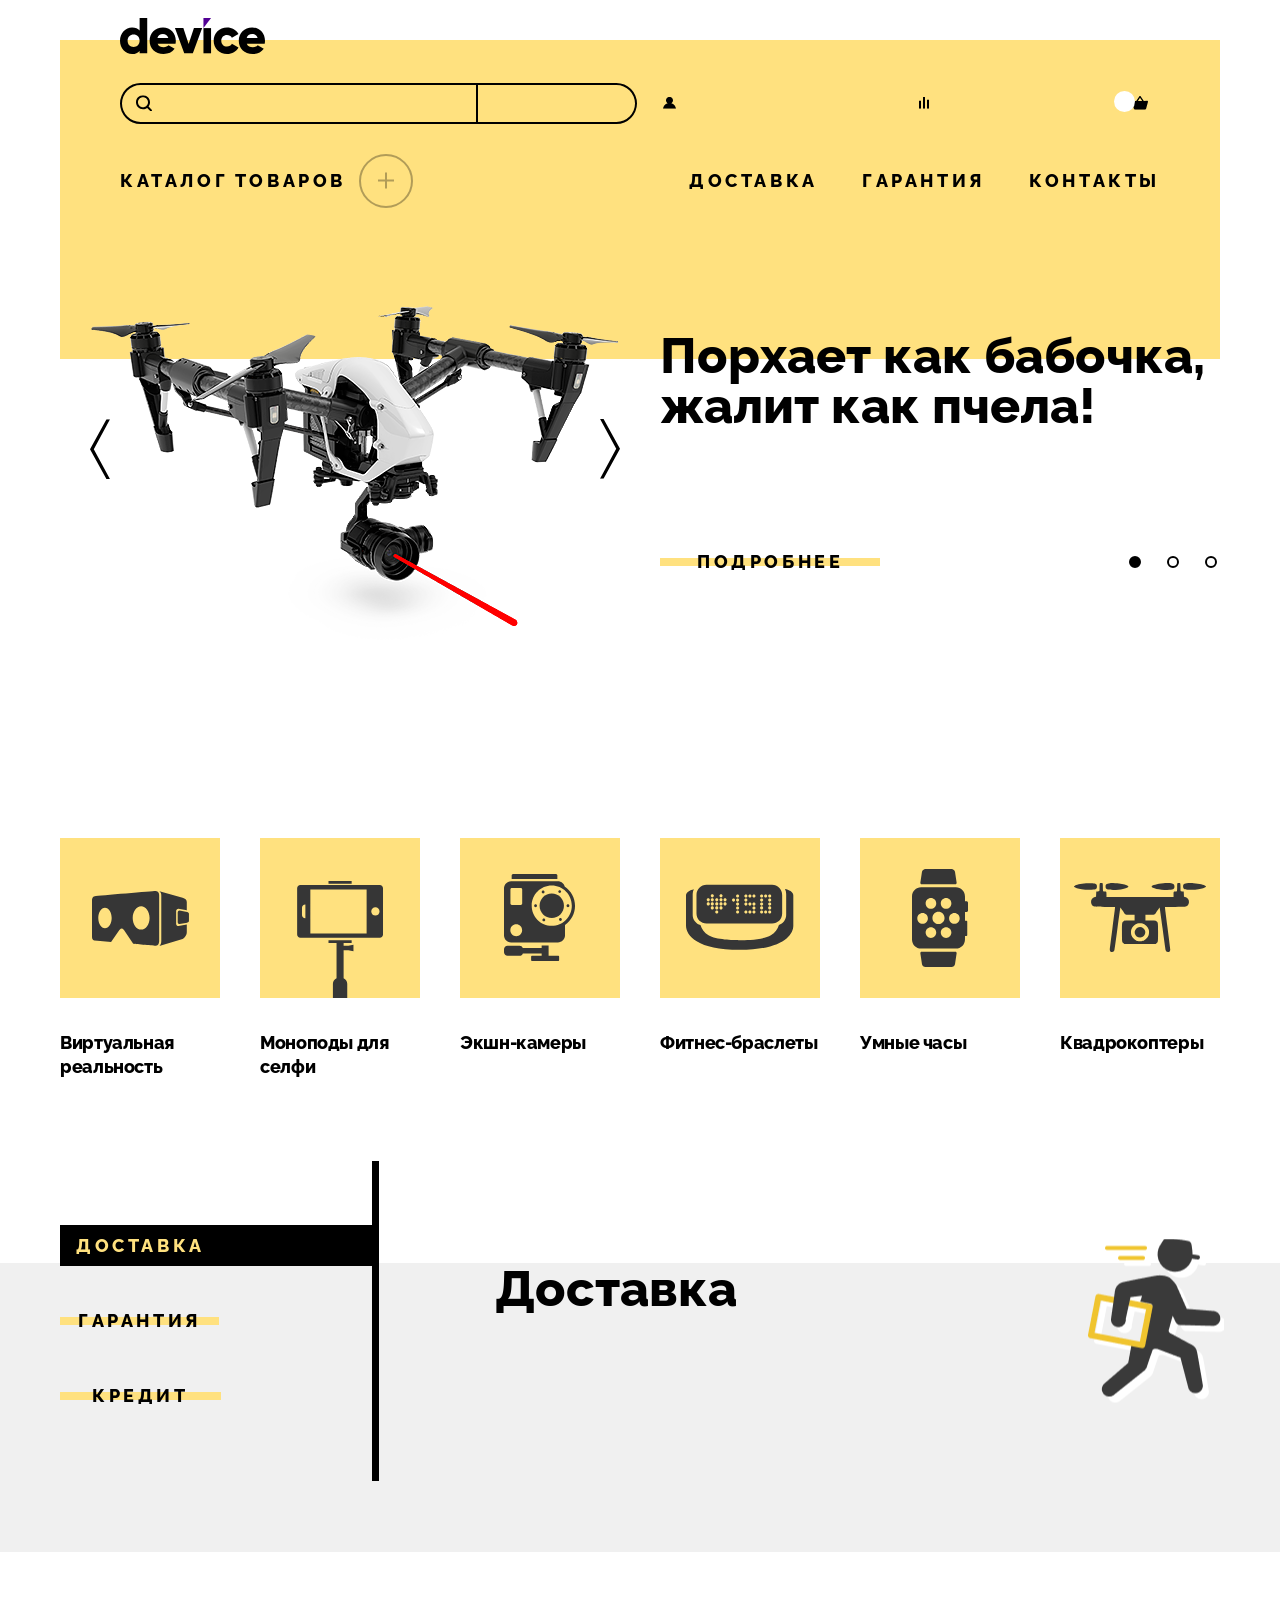
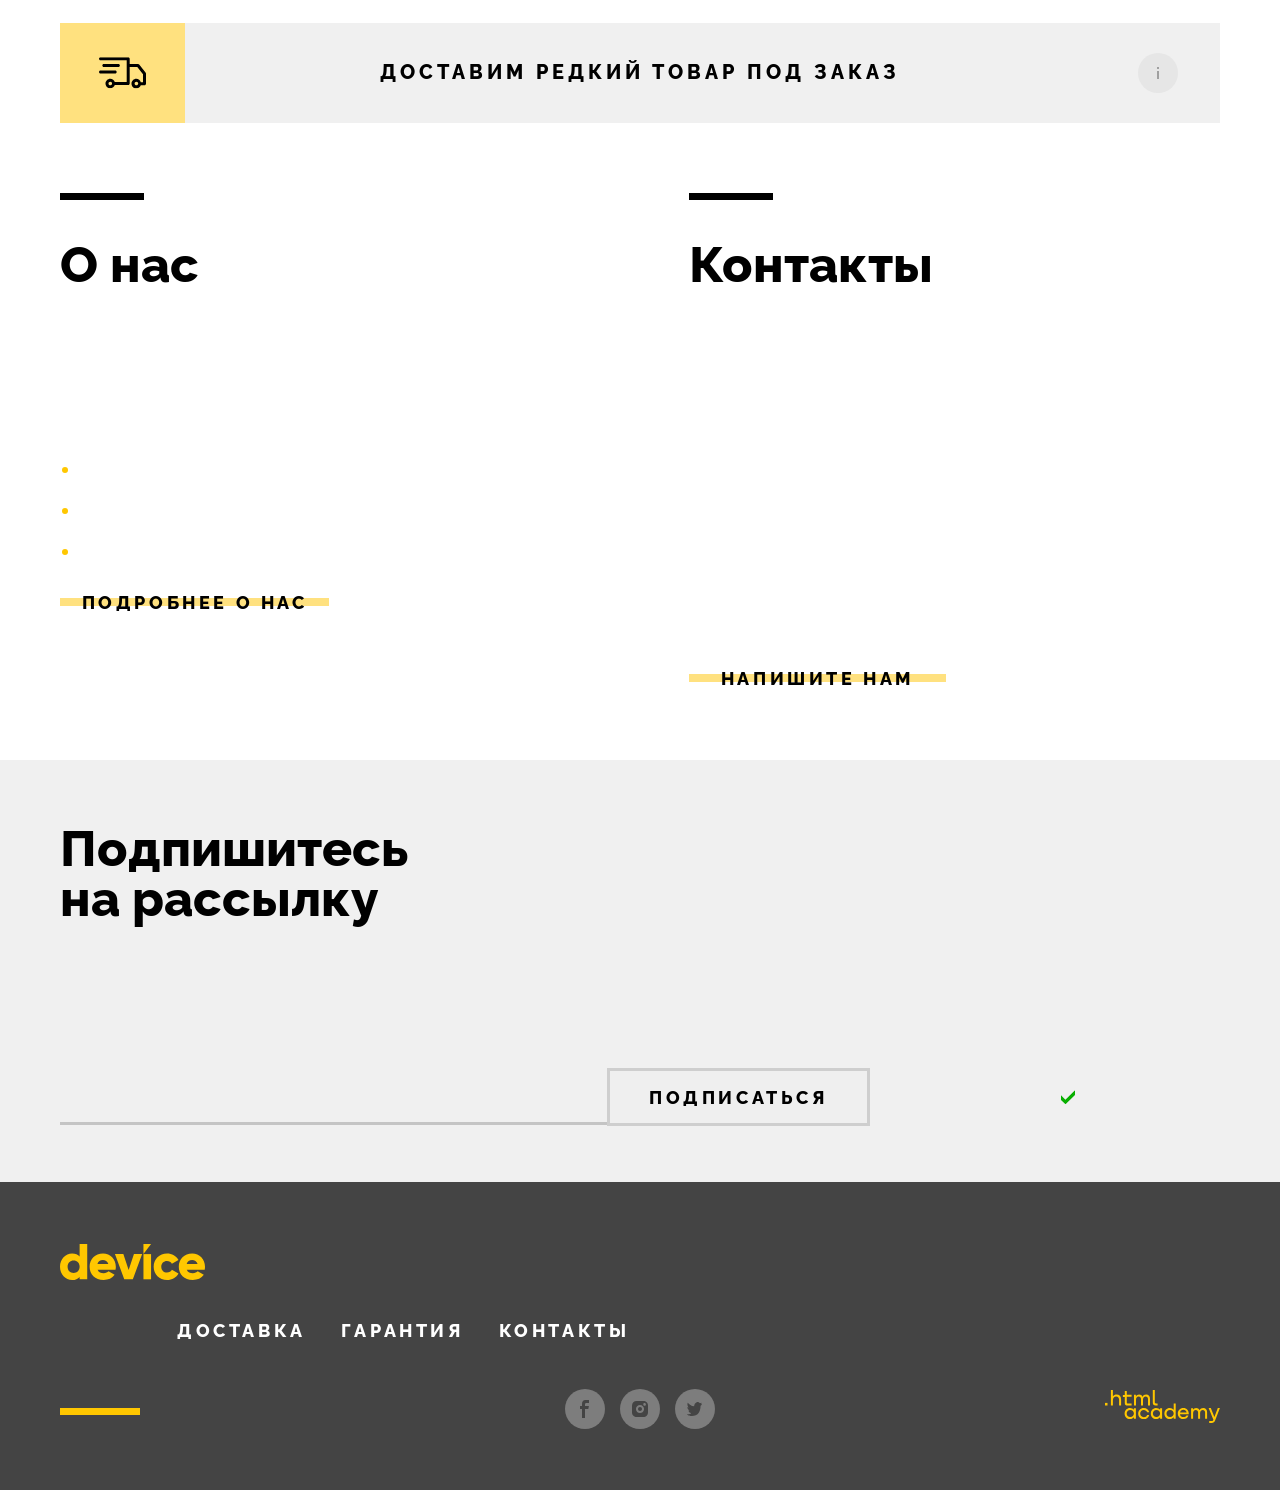
==== commit e4f653a2: "Версия без JS" ====
--- a/index.html
+++ b/index.html
@@ -11,7 +11,7 @@
   <div class="container">
     <header class="page-header">
       <nav class="header-nav">
-        <a href="#" class="header-nav__logo">
+        <a href="index.html" class="header-nav__logo">
           <svg width="145" height="36" viewBox="0 0 145 36" fill="none" xmlns="http://www.w3.org/2000/svg">
             <path d="M27.2188 0V35.3H19.6135V32.9C17.9124 34.8 15.5107 36 12.1084 36C5.5038 36 0 30.2 0 22.7C0 15.2 5.5038 9.4 12.1084 9.4C15.5107 9.4 18.0124 10.6 19.6135 12.5V0H27.2188ZM19.6135 22.7C19.6135 18.9 17.1118 16.5 13.6094 16.5C10.107 16.5 7.60524 18.9 7.60524 22.7C7.60524 26.5 10.107 28.9 13.6094 28.9C17.1118 28.8 19.6135 26.5 19.6135 22.7Z" fill="black"/>
             <path d="M43.7298 29.1999C45.8313 29.1999 47.5325 28.3999 48.5332 27.2999L54.6374 30.7999C52.1356 34.1999 48.4331 35.9999 43.6298 35.9999C35.0238 35.9999 29.6201 30.1999 29.6201 22.6999C29.6201 15.1999 35.0238 9.3999 43.0294 9.3999C50.4345 9.3999 55.8382 15.0999 55.8382 22.6999C55.8382 23.7999 55.7381 24.7999 55.538 25.6999H37.6256C38.6263 28.2999 40.9279 29.1999 43.7298 29.1999ZM48.333 20.0999C47.5325 17.1999 45.2309 16.0999 42.9293 16.0999C40.0273 16.0999 38.126 17.4999 37.4255 20.0999H48.333Z" fill="black"/>
@@ -29,7 +29,7 @@
               <div class="nav-bar__form-wrapper">
                 <label tabindex="0" class="nav-bar__field">
                   <span class="visually-hidden">Текст поиска</span>
-                  <input class="nav-bar__field-input" type="text" name="text-of-search" placeholder="Текст поиска">
+                  <input class="nav-bar__field-input" type="text" name="text-of-search" placeholder="Текст поиска" required>
                   <span class="nav-bar__field-icon"></span>
                 </label>
               </div>
@@ -48,10 +48,51 @@
               <a href="#" class="navigation-menu__link standart-state">Сравнить</a>
             </li>
             <li class="navigation-menu__item">
-              <a href="#" class="navigation-menu__link standart-state">
+              <a href="#" class="navigation-menu__link popover__close-button standart-state">
                 <span class="navigation-menu__icon">2</span>
                   Корзина
               </a>
+              <div class="popover popver-cart">
+                  <div class="popover__content">
+                    <h2 class="visually-hidden">Корзина</h2>
+
+                    <ul class="popover__product-list">
+                      <li class="popover__product-item">
+                        <img src="img/Modal window/product-1-small.jpg" alt="" class="popover__product-img">
+                        <p class="popover__product-description popover__text">
+                          Любительская селфи-палка
+                        </p>
+                        <button class="popover__product-delete-button" tabindex="-1">
+                          <span class="popover__product-delete-line"></span>
+                          <span class="popover__product-delete-line"></span>
+                          <span class="popover__product-delete-line-wrapper" tabindex="0"></span>
+                          <span class="visually-hidden">Удалить товар из корзины</span>
+                        </button>
+                      </li>
+                      <li class="popover__product-item">
+                        <img src="img/Modal window/product-2-small.jpg" alt="" class="popover__product-img">
+                        <p class="popover__product-description popover__text">
+                          Профессиональная селфи-палка
+                        </p>
+                        <button class="popover__product-delete-button" tabindex="-1">
+                          <span class="popover__product-delete-line"></span>
+                          <span class="popover__product-delete-line"></span>
+                          <span class="popover__product-delete-line-wrapper" tabindex="0"></span>
+                          <span class="visually-hidden">Удалить товар из корзины</span>
+                        </button>
+                      </li>
+                    </ul>
+
+                    <div class="popover__summary">
+                      <p class="popover__text">Товаров: 2</p>
+                      <p class="popover__text">Сумма: 2000 ₽</p>
+                    </div>
+
+                    <div class="popover__button-wrapper">
+                      <a href="#" class="popover__button">открыть корзину</a>
+                    </div>
+                  </div>
+              </div>
             </li>
           </ul>
         </div>
@@ -66,7 +107,7 @@
                   <a href="#" class="dropdown__link standart-state">Виртуальная реальность</a>
                 </li>
                 <li class="dropdown__item">
-                  <a href="#" class="dropdown__link standart-state">Моноподы для cелфи</a>
+                  <a href="catalog.html" class="dropdown__link standart-state">Моноподы для cелфи</a>
                 </li>
                 <li class="dropdown__item">
                   <a href="#" class="dropdown__link standart-state">Экшн-камеры</a>
@@ -347,7 +388,7 @@
             </a>
           </li>
           <li class="product-categories__item" tabindex="0">
-            <a class="product-categories__link" href="#" tabindex="-1">
+            <a class="product-categories__link" href="catalog.html" tabindex="-1">
               <img src="img/Index/2.Category/Selfi.svg" alt="" class="product-categories__img">
               <p class="product-categories__text">Моноподы
                 для селфи</p>
@@ -592,7 +633,7 @@
               <form class="subscribe__form" action="https://echo.htmlacademy.ru/" method="post">
                 <label class="suscribe__field field">
                   <span class="visually-hidden">E-mail</span>
-                  <input type="email" class="field-input" placeholder="Ваш e-mail">
+                  <input type="email" class="field-input" placeholder="Ваш e-mail" required>
                   <span class="suscribe__field-icon"></span>
                 </label>
                 <div class="subscribe__button-wrapper">
@@ -705,6 +746,69 @@
       </div>
     </div>
   </footer>
+
+  <div class="modal__container">
+    <div class="modal modal-auth">
+
+      <section class="modal__content">
+        <div class="modal__header-wrapper">
+          <h2 class="modal__main-title section-title">Доставка под заказ</h2>
+
+          <button class="modal__close-button">
+            <span class="visually-hidden">Закрыть</span>
+          </button>
+        </div>
+
+        <form  class="modal__form" action="https://echo.htmlacademy.ru/" method="post">
+          <label class="modal__form-item">
+            Ваше имя:
+            <input class="modal__input modal__input-name" type="text" placeholder="Введите имя" name="Name-of-client" required>
+            <span class="modal__input-icon-name"></span>
+            <div class="modal__input-message">Добавьте имя</div>
+          </label>
+
+          <label class="modal__form-item">
+            Ваш e-mail:
+            <input class="modal__input modal__input-email" type="e-mail" placeholder="Введите e-mail" name="E-mail" required>
+            <span class="modal__input-icon-email"></span>
+            <div class="modal__input-message">Забавный у вас адрес</div>
+          </label>
+
+          <label class="modal__form-item">
+            Что нужно привезти:
+            <input class="modal__input" type="text" placeholder="В свободной форме" name="List-of-products">
+          </label>
+
+          <label class="modal__form-item">
+            Количество:
+            <span class="modal__form__additional">
+              <div class="modal__form__additional-information">
+                Постараемся найти, сколько нужно. Привезём сколько получится по требованиям к провозу багажа.
+              </div>
+            </span>
+            <div class="modal__form-amount-wrapper">
+              <button type="button" class="modal__form-button modal__form-button-minus">
+                <span class="modal__form-minus"></span>
+              </button>
+              <input class="modal__input modal__input-amount" type="number" value="1" step="1" min="1" max="10000" name="Amount-of-products">
+              <button type="button" class="modal__form-button modal__form-button-plus">
+                <span class="modal__plus"></span>
+                <span class="modal__plus"></span>
+              </button>
+            </div>
+          </label>
+
+          <button type="submit" class="modal__submit-button button-yellow button">
+            Отправить
+            <span class="visually-hidden">Отправить</span>
+          </button>
+        </form>
+
+      </section>
+
+    </div>
+  </div>
+
   <script src="/js/script.js"></script>
 </body>
 </html>
--- a/css/style.css
+++ b/css/style.css
@@ -39,10 +39,18 @@
   margin: 0
 }
 
+.catalog-main {
+  padding-top: 35px;
+}
+
 .container {
   min-height: 100%;
   max-width: 1160px;
   margin: 0 auto;
+}
+
+.background-container {
+  background: #F0F0F0;
 }
 
 .visually-hidden {
@@ -123,7 +131,7 @@
   background: #FFCC33;
 }
 
-.button-yellow:disabled {
+.button-yellow:disabled, .button-yellow:disabled:hover {
   opacity: 0.3;
 }
 
@@ -176,6 +184,15 @@
   opacity: 0.3;
 }
 
+.header-nav__last-wrapper {
+  display: flex;
+  justify-content: space-between;
+  align-items: flex-start;
+  position: relative;
+
+  padding: 0 0 22.6px 0;
+}
+
 /* nav-bar */
 
 .nav-bar {
@@ -200,7 +217,7 @@
 .nav-bar__field-input {
   width: 100%;
   margin: 0;
-  padding: 8.4px 0 8.4px 48px;
+  padding: 8.4px 8.4px 8.4px 48px;
   box-sizing: border-box;
 
   border: 2px solid #000000;
@@ -217,7 +234,7 @@
   outline: none;
 }
 
-.nav-bar__field-input:disabled {
+.nav-bar__field-input:disabled, .nav-bar__field-input:disabled:hover {
   opacity: 0.3;
 }
 
@@ -258,7 +275,7 @@
   color: rgba(255, 255, 255, 0.3);
 }
 
-.nav-bar__button:disabled {
+.nav-bar__button:disabled, .nav-bar__button:disabled:hover {
   opacity: 0.3;
 }
 
@@ -286,6 +303,7 @@
   min-width: 231px;
   display: flex;
   flex-wrap: wrap;
+  justify-content: space-between;
 }
 
 .nav-bar__sign-in-icon {
@@ -294,6 +312,16 @@
   line-height: 30px;
   display: flex;
   align-items: center;
+}
+
+.nav-bar__log-out-icon {
+  line-height: 30px;
+  text-decoration: none;
+  color: inherit;
+  display: flex;
+  align-items: center;
+
+  opacity: 0.3;
 }
 
 .nav-bar__sign-in-icon::before {
@@ -322,6 +350,11 @@
   display: flex;
   align-items: center;
   line-height: 30px;
+  height: 100%;
+}
+
+.navigation-menu__item {
+  position: relative;
 }
 
 .navigation-menu__item:last-child .navigation-menu__link {
@@ -365,11 +398,62 @@
   margin-right: 12px;
 }
 
-.header-nav__last-wrapper {
-  display: flex;
-  justify-content: space-between;
-  align-items: flex-start;
-  position: relative;
+/* breadcrumbs */
+
+.catalog-main h1 {
+  margin-bottom: 16px;
+}
+
+.breadcrumbs {
+  padding: 0;
+  margin: 0 0 35px 0;
+  list-style-type: none;
+
+  display: flex;
+}
+
+.breadcrumbs__link {
+  text-decoration: none;
+  color: inherit;
+  font-size: 16px;
+  line-height: 19px;
+
+  display: flex;
+  align-items: center;
+}
+
+.breadcrumbs__link:not(:last-child) {
+  margin-right: 16px;
+}
+
+.breadcrumbs__item {
+  display: flex;
+  justify-content: center;
+  align-items: center;
+}
+
+.breadcrumbs__link:hover {
+  opacity: 0.6;
+}
+
+.breadcrumbs__link:focus-visible {
+  outline: 2px solid #AF4FFF;
+  outline-offset: 2px;
+}
+
+.breadcrumbs__link:active {
+  opacity: 0.3;
+}
+
+.breadcrumbs__arrow {
+  width: 4px;
+  height: 7px;
+  background: url(../icons/catalog/nav-arrow.svg) no-repeat center;
+  opacity: 0.2;
+
+  display: block;
+
+  margin: 0 16px 0 0;
 }
 
 /* dropdown */
@@ -443,7 +527,7 @@
 .dropdown__list-wrapper {
   display: flex;
   gap: 30px;
-  padding: 14px 0 0 0;
+  padding: 14px 0 33px 0;
 }
 
 .dropdown__list {
@@ -484,15 +568,13 @@
   padding: 0 0 5px 0;
 }
 
-
-
 /* main-slaider */
 .main-slaider {
   margin-bottom: 70px;
 }
 
 .main-slaider__list {
-  margin: 0;
+  margin: -22px 0 0 0;
   padding: 0;
 
   list-style-type: none;
@@ -563,7 +645,7 @@
   display: block;
 }
 
-.main-slaider__button:disabled {
+.main-slaider__button:disabled, .main-slaider__button:disabled:hover {
   opacity: 0.1;
 }
 
@@ -1115,7 +1197,7 @@
   width: 100%;
   height: 57px;
   box-sizing: border-box;
-  padding-left: 17px;
+  padding: 0 17px 0 17px;
 
   border: none;
   border-bottom: 3px solid #C4C4C4;
@@ -1125,7 +1207,17 @@
   font-family: 'Rubik';
   font-size: 18px;
   line-height: 30px;
+  color:#000000;
+}
+
+.field-input::placeholder {
   color: rgba(68, 68, 68, 0.5);
+}
+
+.field-input__error {
+  color: #444444;
+  background-color: #FFFFFF;
+  border-color: #FF3D3D;
 }
 
 .field-input:hover {
@@ -1142,13 +1234,8 @@
   color: #444444;
 }
 
-.field-input:invalid {
-  color: #444444;
-  background-color: #FFFFFF;
-  border-color: #FF3D3D;
-}
-
-.field-input:disabled {
+.field-input:disabled,
+.field-input:disabled:hover {
   opacity: 0.3;
 }
 
@@ -1359,3 +1446,1170 @@
 .social__link:active path {
   fill: rgba(68, 68, 68, 0.3);
 }
+
+/* filter */
+
+.filter {
+  display: flex;
+  align-items: center;
+  flex-direction: column;
+
+  padding: 25px 0 0 0;
+}
+
+.filter__fieldset {
+  margin: 0 0 35.5px 0;
+  padding: 12px 0 0 0;
+
+  border: none;
+  border-top: 2px solid #000000;
+
+  box-sizing: border-box;
+}
+
+.filter__wrapper {
+  width: 200px;
+}
+
+.filter__main-title {
+  font-family: 'Raleway';
+  font-weight: 800;
+  font-size: 16px;
+  line-height: 19px;
+  letter-spacing: 0.2em;
+  text-transform: uppercase;
+
+  margin: 0 0 60px 0;
+  padding: 0;
+}
+
+.filter__title {
+  padding: 0;
+  margin: 0 0 20px 0;
+
+  font-weight: 700;
+  line-height: 20px;
+  letter-spacing: -0.02em;
+}
+
+.filter__list {
+  list-style-type: none;
+  margin: 0;
+  padding: 0;
+}
+
+.filter__button {
+  background: url(../icons/catalog/yellow-line.svg) no-repeat center;
+
+  padding: 10px 47.45px;
+}
+/* range */
+
+.range__scale {
+  background-color: #DCDCDC;
+  height: 2px;
+
+  position: relative;
+  margin-bottom: 15px;
+}
+
+.range__bar {
+  background-color: #000000;
+  height: 2px;
+
+  position: absolute;
+  left: 0;
+  right: 81px;
+}
+
+.range__toogle {
+  width: 18px;
+  height: 18px;
+  border-radius: 50%;
+  background: #EBEBEB;
+  border: 2px solid #000000;
+
+  position: absolute;
+  cursor: pointer;
+}
+
+.range__toogle:hover {
+  border: 2px solid rgba(0, 0, 0, 0.5);
+  background: #EBEBEB;
+  z-index: 2;
+}
+
+.range__toogle:focus-visible {
+  outline: 2px solid #AF4FFF;
+}
+
+.range__toogle:active {
+  background: #000000;
+}
+
+.range__toogle-min {
+  top: -8px;
+  left: -9px;
+}
+
+.range__toogle-max {
+  top: -8px;
+  right: -9px;
+}
+
+.range__wrapper-inputs {
+  display: flex;
+  justify-content: center;
+}
+
+.range__label {
+  font-family: 'Rubik';
+  font-size: 15px;
+  line-height: 18px;
+  color: rgba(0, 0, 0, 0.3);
+}
+
+.range__input {
+  font-family: 'Rubik';
+  font-size: 15px;
+  line-height: 18px;
+  color: rgba(0, 0, 0, 0.3);
+  background-color: transparent;
+
+  border: none;
+  padding: 0 2px;
+  margin: 0;
+  appearance: textfield;
+}
+
+.range__label:first-child {
+  margin-right: 5px;
+}
+
+.range__input::-webkit-outer-spin-button,
+.range__input::-webkit-inner-spin-button {
+  appearance: none;
+  margin: 0;
+}
+
+.range__input:focus-visible {
+  outline: 2px solid rgba(0, 0, 0, 0.3);
+}
+
+/* control */
+
+.control {
+  position: relative;
+  display: block;
+  padding-left: 36px;
+
+  font-size: 16px;
+  line-height: 19px;
+}
+
+.control__input[type="checkbox"]:checked + .control__mark::before {
+  content: '';
+  position: absolute;
+  width: 10px;
+  height: 10px;
+  background: url(../icons/catalog/tick\ 1.svg) no-repeat center;
+}
+
+.control__input[type="checkbox"]:checked + .control__mark {
+  border-color:#000000;
+}
+
+.control__input[type="radio"]:checked + .control__mark::before {
+  content: '';
+  position: absolute;
+  width: 8px;
+  height: 8px;
+
+  background: #000000;
+  border-radius: 50%;
+}
+
+.control__input[type="radio"]:checked + .control__mark {
+  border-color:#000000;
+}
+
+.control__mark {
+  display: flex;
+  align-items: center;
+  justify-content: center;
+}
+
+.control__mark:hover {
+  opacity: 0.6;
+}
+
+.control__mark:active {
+  opacity: 0.3;
+}
+
+.control__input:disabled + .control__mark,
+.control__input:disabled:hover + .control__mark {
+  opacity: 0.1;
+}
+
+/* color-list */
+
+.color-list .control__mark {
+  position: absolute;
+  left: 0;
+
+  width: 20px;
+  height: 20px;
+  box-sizing: border-box;
+
+  border: 2px solid #CCCCCC;
+  border-radius: 3px;
+}
+
+.color-list .control__mark:focus-visible {
+  outline: 2px solid #AF4FFF;
+  outline-offset: 2px;
+}
+
+.color-list .filter__item:not(:last-child) {
+  margin-bottom: 17px;
+}
+
+/* options-list */
+
+.options-list .control__mark {
+  position: absolute;
+  left: 0;
+
+  width: 20px;
+  height: 20px;
+  box-sizing: border-box;
+
+  border: 2px solid #CCCCCC;
+  border-radius: 50%;
+}
+
+.options-list .control__mark:focus-visible {
+  outline: 2px solid #AF4FFF;
+  outline-offset: 2px;
+}
+
+.options-list .filter__item:not(:last-child) {
+  margin-bottom: 20px;
+}
+
+/* catalog */
+
+.catalog-container {
+  display: grid;
+  grid-template-columns: 27.58% 1fr;
+
+  background-color: #F0F0F0;
+}
+
+.catalog__sorting {
+  display: flex;
+  flex-wrap: wrap;
+  align-items: center;
+  justify-content: space-between;
+
+  min-height: 70px;
+  padding: 0 40px;
+}
+
+.catalog__title {
+  margin: 0;
+  padding: 0;
+
+  font-family: 'Raleway';
+  font-weight: 800;
+  font-size: 16px;
+  line-height: 19px;
+  letter-spacing: 0.2em;
+  text-transform: uppercase;
+}
+
+.catalog__sorting-button {
+  background: url("data:image/svg+xml;charset=UTF-8,%3csvg width='12' height='10' viewBox='0 0 12 10' fill='none' xmlns='http://www.w3.org/2000/svg'%3e%3cg opacity='0.2' clip-path='url(%23clip0_11478_2970)'%3e%3cpath d='M6 0L11.5 10H0.5' fill='black'/%3e%3c/g%3e%3cdefs%3e%3cclipPath id='clip0_11478_2970'%3e%3crect width='11' height='10' fill='white' transform='translate(0.5)'/%3e%3c/clipPath%3e%3c/defs%3e%3c/svg%3e ") no-repeat center;
+  width: 11px;
+  height: 10px;
+
+  border:none;
+  margin: 0;
+  padding: 10px 9.5px;
+  cursor: pointer;
+}
+
+.catalog__sorting-button-down {
+  transform: rotate(180deg);
+}
+
+.catalog__sorting-button:hover {
+  background-image: url("data:image/svg+xml;charset=UTF-8,%3csvg width='12' height='10' viewBox='0 0 12 10' fill='none' xmlns='http://www.w3.org/2000/svg'%3e%3cg opacity='0.5' clip-path='url(%23clip0_11478_2975)'%3e%3cpath d='M6 0L11.5 10H0.5' fill='black'/%3e%3c/g%3e%3cdefs%3e%3cclipPath id='clip0_11478_2975'%3e%3crect width='11' height='10' fill='white' transform='translate(0.5)'/%3e%3c/clipPath%3e%3c/defs%3e%3c/svg%3e ");
+}
+
+.catalog__sorting-button:focus-visible {
+  outline: 2px solid #AF4FFF;
+}
+
+.catalog__sorting-button:active {
+  background-image: url("data:image/svg+xml;charset=UTF-8,%3csvg width='12' height='10' viewBox='0 0 12 10' fill='none' xmlns='http://www.w3.org/2000/svg'%3e%3cg clip-path='url(%23clip0_11478_2978)'%3e%3cpath d='M6 0L11.5 10H0.5' fill='black'/%3e%3c/g%3e%3cdefs%3e%3cclipPath id='clip0_11478_2978'%3e%3crect width='11' height='10' fill='white' transform='translate(0.5)'/%3e%3c/clipPath%3e%3c/defs%3e%3c/svg%3e ");
+}
+
+.catalog__card-list {
+  background: #FFFFFF;
+  padding: 70px 40px 44px 40px;
+
+  display: grid;
+  grid-template-columns: repeat(2, 360px);
+  gap: 44px 40px;
+
+}
+
+/* card */
+
+.card {
+  width: 360px;
+  position: relative;
+}
+
+.card__img {
+  display: block;
+  width: 360px;
+  height: 380px;
+
+  margin-bottom: 32px;
+}
+
+.card__wrapper {
+  display: flex;
+  justify-content: space-between;
+}
+
+.card__link {
+  text-decoration: none;
+  color: inherit;
+  position: relative;
+}
+
+
+.card__link:hover img,
+.card__link:hover h4,
+.card__link:hover .card__text,
+.card__link:hover .card__new {
+  opacity: 0.6;
+}
+
+.card__link:hover .card__button {
+  display: block;
+}
+
+.card:focus-visible {
+  outline: 2px solid #AF4FFF;
+  outline-offset: 2px;
+}
+
+.card__link:active img,
+.card__link:active h4,
+.card__link:active .card__text,
+.card__link:active .card__new  {
+  opacity: 0.6;
+}
+
+.card__link:active .button-yellow-line {
+  background: #FFC700;
+}
+
+.card__title {
+  font-weight: 700;
+  line-height: 20px;
+  letter-spacing: -0.02em;
+
+  margin: 0;
+  padding: 0;
+  width: 59.5%;
+}
+
+.card__text {
+  margin: 0;
+  padding: 0;
+
+  line-height: 21px;
+  color: #444444;
+}
+
+.card__button {
+  padding: 10px 37.1px;
+  margin: 0;
+  position: absolute;
+  top: 170px;
+  left: 70px;
+  z-index: 2;
+  display: none;
+}
+
+.card__new {
+  font-family: 'Raleway';
+  font-weight: 800;
+  font-size: 14px;
+  line-height: 16px;
+  letter-spacing: 0.2em;
+  color: rgba(0, 0, 0, 0.6);
+
+  display: none;
+  align-items: center;
+  justify-content: center;
+  position: absolute;
+  top: 27px;
+  right: 27px;
+
+  border: 2px solid rgba(0, 0, 0, 0.6);
+  border-radius: 50%;
+  width: 60px;
+  height: 60px;
+}
+
+.card__new-open {
+  display: flex;
+}
+
+/* pagination */
+
+.pagination {
+  background: #FFFFFF;
+  padding: 0 40px 78px 40px;
+}
+
+.pagination__button-large {
+  font-size: 16px;
+  line-height: 19px;
+  cursor: pointer;
+
+  display: flex;
+  justify-content: center;
+  align-items: center;
+
+  width: 100%;
+  margin: 0 0 44px 0;
+  padding: 18px 0;
+  box-sizing: border-box;
+  border: 3px solid #E5E5E5;
+}
+
+.pagination__button-large:hover {
+  border-color: #000000;
+}
+
+.pagination__button-large:focus-visible {
+  outline: 2px solid #AF4FFF;
+  outline-offset: 2px;
+}
+
+.pagination__button-large:active {
+  color: rgba(0, 0, 0, 0.3);
+  border-color: rgba(0, 0, 0, 0.3);
+}
+
+.pagination__button-large:disabled,
+.pagination__button-large:disabled:hover {
+  color: rgba(0, 0, 0, 0.3);
+  border-color: rgba(229, 229, 229, 0.3);
+}
+
+.pagination__list-wrapper {
+  display: flex;
+  align-items: center;
+  justify-content: space-between;
+  background: #EBEBEB;
+}
+
+.pagination__list {
+  margin: 0;
+  padding: 0;
+  list-style-type: none;
+
+  display: flex;
+}
+
+.pagination__link {
+  display: flex;
+  align-items: center;
+  justify-content: center;
+
+  text-decoration: none;
+  font-size: 16px;
+  line-height: 20px;
+  color: rgba(68, 68, 68, 0.3);
+
+  width: 40px;
+  height: 40px;
+}
+
+.pagination__link:hover {
+  color: rgba(68, 68, 68, 1);
+}
+
+.pagination__link:focus-visible {
+  outline: 2px solid #AF4FFF;
+  outline-offset: 2px;
+}
+
+.pagination__link:active {
+  color: rgba(68, 68, 68, 0.1);
+}
+
+.pagination__item-active a {
+  color: rgba(68, 68, 68, 0.6);
+}
+
+.pagination__button {
+  font-family: 'Raleway';
+  font-weight: 800;
+  font-size: 18px;
+  line-height: 21px;
+  letter-spacing: 0.2em;
+  text-transform: uppercase;
+  text-decoration: none;
+  color: inherit;
+
+  background: #EBEBEB;
+  padding: 25px;
+
+  display: flex;
+  align-items: center;
+  justify-content: center;
+}
+
+.pagination__button-closed {
+  visibility: hidden;
+}
+
+.pagination__button:hover {
+  background: #DCDCDC;
+}
+
+.pagination__button:focus-visible {
+  outline: 2px solid #AF4FFF;
+  outline-offset: 2px;
+}
+
+.pagination__button:active {
+  background: #DCDCDC;
+  opacity: 0.3;
+}
+
+
+/* select */
+
+.catalog__select-wrapper {
+  min-width: 160px;
+}
+
+.select {
+  display: flex;
+  align-items: center;
+}
+
+.select__form {
+  width: 100%;
+  position: relative;
+  z-index: 1;
+}
+
+.select__title {
+  display: flex;
+  flex-wrap: wrap;
+
+  padding: 0 0 0 15px;
+  margin: 0;
+  line-height: 30px;
+
+  cursor: pointer;
+  user-select: none;
+}
+
+.select__title::marker {
+  display: none;
+}
+
+.select__title::after {
+  content: '';
+  width: 9px;
+  height: 6px;
+  padding: 12px 10.5px;
+  margin-left: auto;
+
+  background: url(../icons/catalog/Property\ 1=arrow-down\,\ state=Default.svg) no-repeat 50% 55%;
+}
+
+.select__form[open] .select__title::after {
+  content: '';
+  width: 9px;
+  height: 6px;
+  padding: 12px 10.5px;
+  margin-left: auto;
+
+  background: url(../icons/catalog/Property\ 1=arrow-down\,\ state=Default.svg) no-repeat 50% 55%;
+  transform: rotate(180deg);
+}
+
+.select__title:hover {
+  opacity: 0.6;
+}
+
+.select__title:focus-visible {
+  outline: 2px solid #AF4FFF;
+}
+
+.select__title:active {
+  opacity: 0.3;
+}
+
+.select__title:disabled,
+.select__title:disabled:hover {
+  opacity: 0.1;
+}
+
+.select__menu {
+  position: absolute;
+  left: 0;
+  right: 0;
+  top: 100%;
+
+  box-sizing: border-box;
+  box-shadow: 0 2px 4px rgba(0, 0, 0, 0.2);
+  list-style-type: none;
+
+  margin: 0;
+  padding: 5px 0;
+
+}
+
+.select__option {
+  text-decoration: none;
+  font-style: inherit;
+  font-family: inherit;
+  color: inherit;
+
+  display: flex;
+  flex-wrap: wrap;
+  padding: 8px 15px;
+}
+
+.select__item-active {
+  background: rgba(68, 68, 68, 0.3);
+}
+
+.select__option:hover {
+  background: #DCDCDC;
+}
+
+.select__item-active .select__option:hover {
+  background-color: transparent;
+}
+
+.select__option:active {
+  opacity: 0.5;
+}
+
+/* Popover */
+.popover {
+  width: 320px;
+  min-height: 134px;
+  background: #000000;
+
+  position: absolute;
+  top: 40px;
+  right: -78px;
+  z-index: 1;
+  box-sizing: border-box;
+  display: none;
+}
+
+.popover-open {
+  display: block;
+}
+
+.popover__content {
+  height: 100%;
+}
+
+.popover::before {
+  content: '';
+  display: block;
+  background: url(../icons/Popover/triangle.svg);
+  width: 14px;
+  height: 6px;
+
+  position: absolute;
+  top: -6px;
+  right: 50%;
+  transform: translateX(7px);
+}
+
+.popover__button-wrapper {
+  padding: 20px;
+}
+
+.popover__button {
+  padding: 14.5px 23px;
+  background: #FFFFFF;
+
+  display: block;
+  box-sizing:border-box;
+
+  font-family: 'Raleway';
+  font-weight: 800;
+  font-size: 18px;
+  line-height: 21px;
+  letter-spacing: 0.2em;
+  text-transform: uppercase;
+  text-decoration: none;
+  color: inherit;
+}
+
+.popover__button:hover {
+  background: #FFE17F;
+}
+
+.popover__button:focus-visible {
+  outline: 2px solid #AF4FFF;
+  outline-offset: 2px;
+}
+
+.popover__button:active {
+  background: #FFE17F;
+  color:rgba(0, 0, 1, 0.3)
+}
+
+.popover__button:disabled, .popover__button:disabled:hover {
+  color:rgba(0, 0, 1, 0.3)
+}
+
+.popover__summary {
+  background: #1A1A1A;
+  padding: 12px 20px;
+
+  display: flex;
+  justify-content: space-between;
+}
+
+.popover__text {
+  font-size: 16px;
+  line-height: 20px;
+  color: #FFFFFF;
+
+  padding: 0;
+  margin: 0;
+}
+
+.popover__product-list {
+  padding: 0;
+  margin: 0;
+}
+
+.popover__product-item {
+  display: flex;
+  align-items: center;
+  padding: 20px;
+}
+
+.popover__product-item:not(:last-child) {
+  border-bottom: 1px solid rgba(255, 255, 255, 0.1);
+}
+
+.popover__product-img {
+  margin-right: 23px;
+
+  width: 39px;
+  height: 43px;
+}
+
+.popover__product-description {
+  margin-right: 30px;
+}
+
+.popover__product-delete-line-wrapper {
+
+  width: 12px;
+  height: 12px;
+
+  position: absolute;
+  top: -0.5px;
+  left: -9px;
+}
+
+.popover__product-delete-line-wrapper:focus-visible {
+  outline: 2px solid #AF4FFF;
+}
+
+.popover__product-delete-button {
+  margin: 0;
+  padding: 0;
+  border: none;
+  width: 0;
+  height: 0;
+  position: relative;
+  align-self: flex-start;
+  display: grid;
+  background-color: transparent;
+  cursor: pointer;
+}
+
+.popover__product-delete-button:hover {
+  opacity: 0.6;
+}
+
+.popover__product-delete-button:active {
+  opacity: 0.3;
+}
+
+.popover__product-delete-line {
+  position: absolute;
+  top: 4px;
+  left: -8px;
+  display: inline-block;
+  background: #FFFFFF;
+  height: 2px;
+  width: 10px;
+}
+
+.popover__product-delete-line:nth-child(1) {
+  transform: rotate(-45deg);
+}
+
+.popover__product-delete-line:nth-child(2) {
+  transform: rotate(45deg);
+}
+
+/* modal*/
+
+.modal__container {
+  position: fixed;
+  background-color:rgba(240, 240, 240, 0.9);
+  width: 100%;
+  height: 100%;
+  display: flex;
+  top: 0;
+  right: 0;
+
+  display: none;
+}
+
+.modal__open {
+  display: block;
+}
+
+.modal {
+  position: relative;
+  margin: auto;
+  padding: 72px 80px;
+
+  box-sizing: border-box;
+  border: 10px solid #000000;
+  box-shadow: 0px 10px 0px rgba(0, 0, 0, 0.1);
+  background: #FFFFFF;
+}
+
+.modal-auth {
+  width: 920px;
+}
+
+.modal__header-wrapper {
+  display: flex;
+  justify-content: space-between;
+  align-items: center;
+  position: relative;
+}
+
+.modal__main-title {
+  margin-bottom: 42px;
+}
+
+.modal__close-button {
+  width: 50px;
+  height: 50px;
+  padding: 0;
+
+  position: absolute;
+  top: 0;
+  right: -12px;
+  background: url(../icons/modal-window/cross.svg) center no-repeat;
+  border: none;
+  cursor: pointer;
+}
+
+.modal__close-button:hover {
+  opacity: 0.6;
+}
+
+.modal__close-button:focus-visible {
+  outline: 2px solid #AF4FFF;
+  outline-offset: -11px;
+}
+
+.modal__close-button:active {
+  opacity: 0.3;
+}
+
+.modal__form {
+  display: grid;
+  grid-template-columns: repeat(4, 1fr);
+  grid-template-rows: repeat(3, auto);
+  gap: 42px 40px;
+}
+
+.modal__form-item {
+  font-weight: 700;
+  line-height: 20px;
+  letter-spacing: -0.02em;
+
+  display: flex;
+  flex-direction: column;
+  position: relative;
+}
+
+.modal__form-item:first-child {
+  grid-column: span 2;
+  grid-row: span 1;
+}
+
+.modal__form-item:nth-child(2) {
+  grid-column: span 2;
+  grid-row: span 1;
+}
+
+.modal__form-item:nth-child(3) {
+  grid-column: span 3;
+  grid-row: span 1;
+}
+
+.modal__input {
+  margin: 14px 0 0 0;
+  padding: 0;
+  border: none;
+  background: #F0F0F0;
+
+  color:rgba(0, 0, 0, 1);
+  font-family: 'Rubik';
+  font-weight: 400;
+  font-size: 16px;
+  line-height: 20px;
+}
+
+.modal__input:hover {
+  background: #DCDCDC;
+}
+
+.modal__form-item:not(:last-of-type) .modal__input:focus-visible {
+  outline: 2px solid #AF4FFF;
+  outline-offset: 2px;
+}
+
+.modal__input:disabled:hover,
+.modal__input:disabled {
+  background: #F0F0F0;
+  opacity: 0.3;
+}
+
+.modal__form-item:not(:last-of-type) .modal__input:disabled:hover + span,
+.modal__form-item:not(:last-of-type) .modal__input:disabled + span{
+  opacity: 0.3;
+}
+
+.modal__input::placeholder {
+  color: rgba(0, 0, 0, 0.3);
+}
+
+.modal__input-error {
+  background: #F0F0F0;
+  box-shadow: inset 0 0 0 2px #FF3D3D;
+}
+
+.modal__form-item:not(:last-of-type) .modal__input {
+  padding: 20px 0 20px 20px;
+}
+
+.modal__input-icon-name {
+  width: 15px;
+  height: 12px;
+
+  display: block;
+  position: absolute;
+  right: 20px;
+  top: 58px;
+
+  background: url(../icons/modal-window/figure.svg) no-repeat center;
+}
+
+.modal__input-message {
+  font-family: 'Rubik';
+  font-weight: 400;
+  font-size: 14px;
+  line-height: 20px;
+}
+
+.modal__input-message-error {
+  color: #FF3D3D;
+}
+
+.modal__input-icon-email {
+  width: 15px;
+  height: 12px;
+
+  display: block;
+  position: absolute;
+  right: 20px;
+  top: 58px;
+
+  background: url(../icons/modal-window/mail.svg) no-repeat center;
+}
+
+.modal__submit-button {
+  font-family: 'Raleway';
+  font-weight: 800;
+  font-size: 18px;
+  line-height: 21px;
+  letter-spacing: 0.2em;
+  text-transform: uppercase;
+  cursor: pointer;
+
+  border: none;
+  background: url(../icons/catalog/yellow-line.svg) no-repeat center;
+  padding: 10px 29.3px;
+}
+
+.modal__form__additional {
+  background: url(../icons/modal-window/i.svg) no-repeat center;
+  background-color: #FFE17F;
+  width: 26px;
+  height: 26px;
+  border-radius: 50%;
+  cursor: pointer;
+
+  position: absolute;
+  right: 33px;
+  top: -3px;
+}
+
+.modal__form__additional:hover .modal__form__additional-information,
+.modal__form__additional:focus-visible .modal__form__additional-information {
+  display: block;
+}
+
+.modal__form__additional-information {
+  width: 200px;
+  padding: 18px;
+  box-sizing: border-box;
+  position: absolute;
+  top: 33px;
+  left: -120px;
+  z-index: 2;
+  display: none;
+
+  background:#000000;
+  font-size: 16px;
+  font-weight: 400;
+  color:#FFFFFF;
+}
+
+.modal__form__additional-information::before {
+  content: '';
+  display: block;
+  background: url(../icons/Popover/triangle.svg);
+  width: 14px;
+  height: 6px;
+
+  position: absolute;
+  top: -6px;
+  right: 59px;
+}
+
+.modal__form-amount-wrapper {
+  display: flex;
+  margin-top: 14px;
+}
+
+.modal__form-amount-error {
+  outline: 2px solid #FF3D3D;
+}
+
+.modal__input-amount {
+  width: 60px;
+  height: 60px;
+  margin: 0;
+  background: #F0F0F0;
+  box-sizing: border-box;
+
+  text-align: center;
+}
+
+.modal__input-amount:focus-visible {
+  border: 2px solid #AF4FFF;
+  outline: none;
+}
+
+.modal__input::-webkit-outer-spin-button,
+.modal__input::-webkit-inner-spin-button {
+  appearance: none;
+  margin: 0;
+}
+
+.modal__form-button {
+  margin: 0;
+  padding: 0;
+  border: none;
+  width: 60px;
+  height: 60px;
+  cursor: pointer;
+  background: #F0F0F0;
+
+  display: flex;
+  justify-content: center;
+  align-items: center;
+  position: relative;
+}
+
+.modal__form-button:hover {
+  background: #EBEBEB;
+}
+
+.modal__form-button:hover span {
+  opacity: 0.6;
+}
+
+.modal__form-button:focus-visible {
+  outline: 2px solid #AF4FFF;
+}
+
+.modal__form-button:active {
+  background: #F0F0F0;
+}
+
+.modal__form-button:active span {
+  opacity: 0.3;
+}
+
+.modal__form-button:disabled,
+.modal__form-button:disabled span,
+.modal__form-button:disabled:hover,
+.modal__form-button:disabled:hover span {
+  opacity: 0.3;
+}
+
+.modal__form-minus {
+  background: #000000;
+  width: 16px;
+  height: 2px;
+}
+
+.modal__plus {
+  background: #000000;
+  width: 16px;
+  height: 2px;
+}
+
+.modal__plus:last-child {
+  transform: rotate(-90deg);
+  position: absolute;
+}
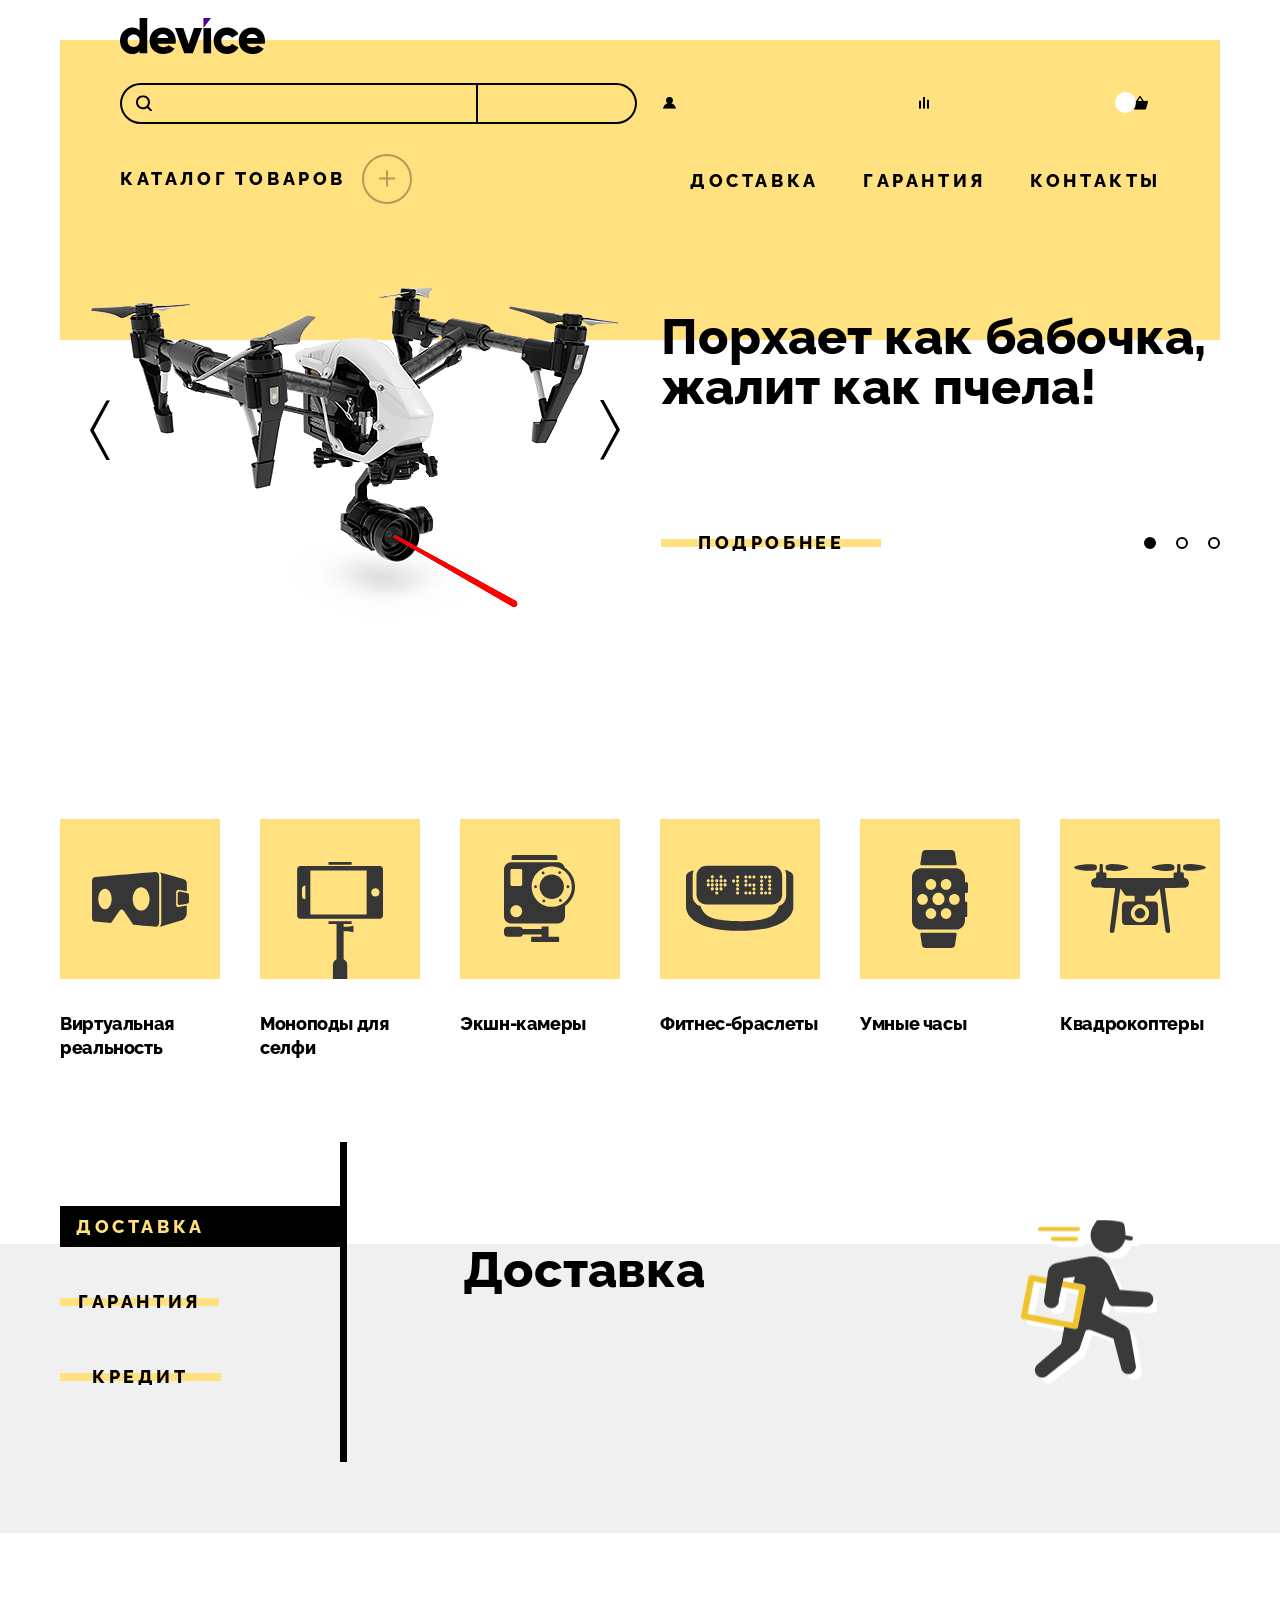
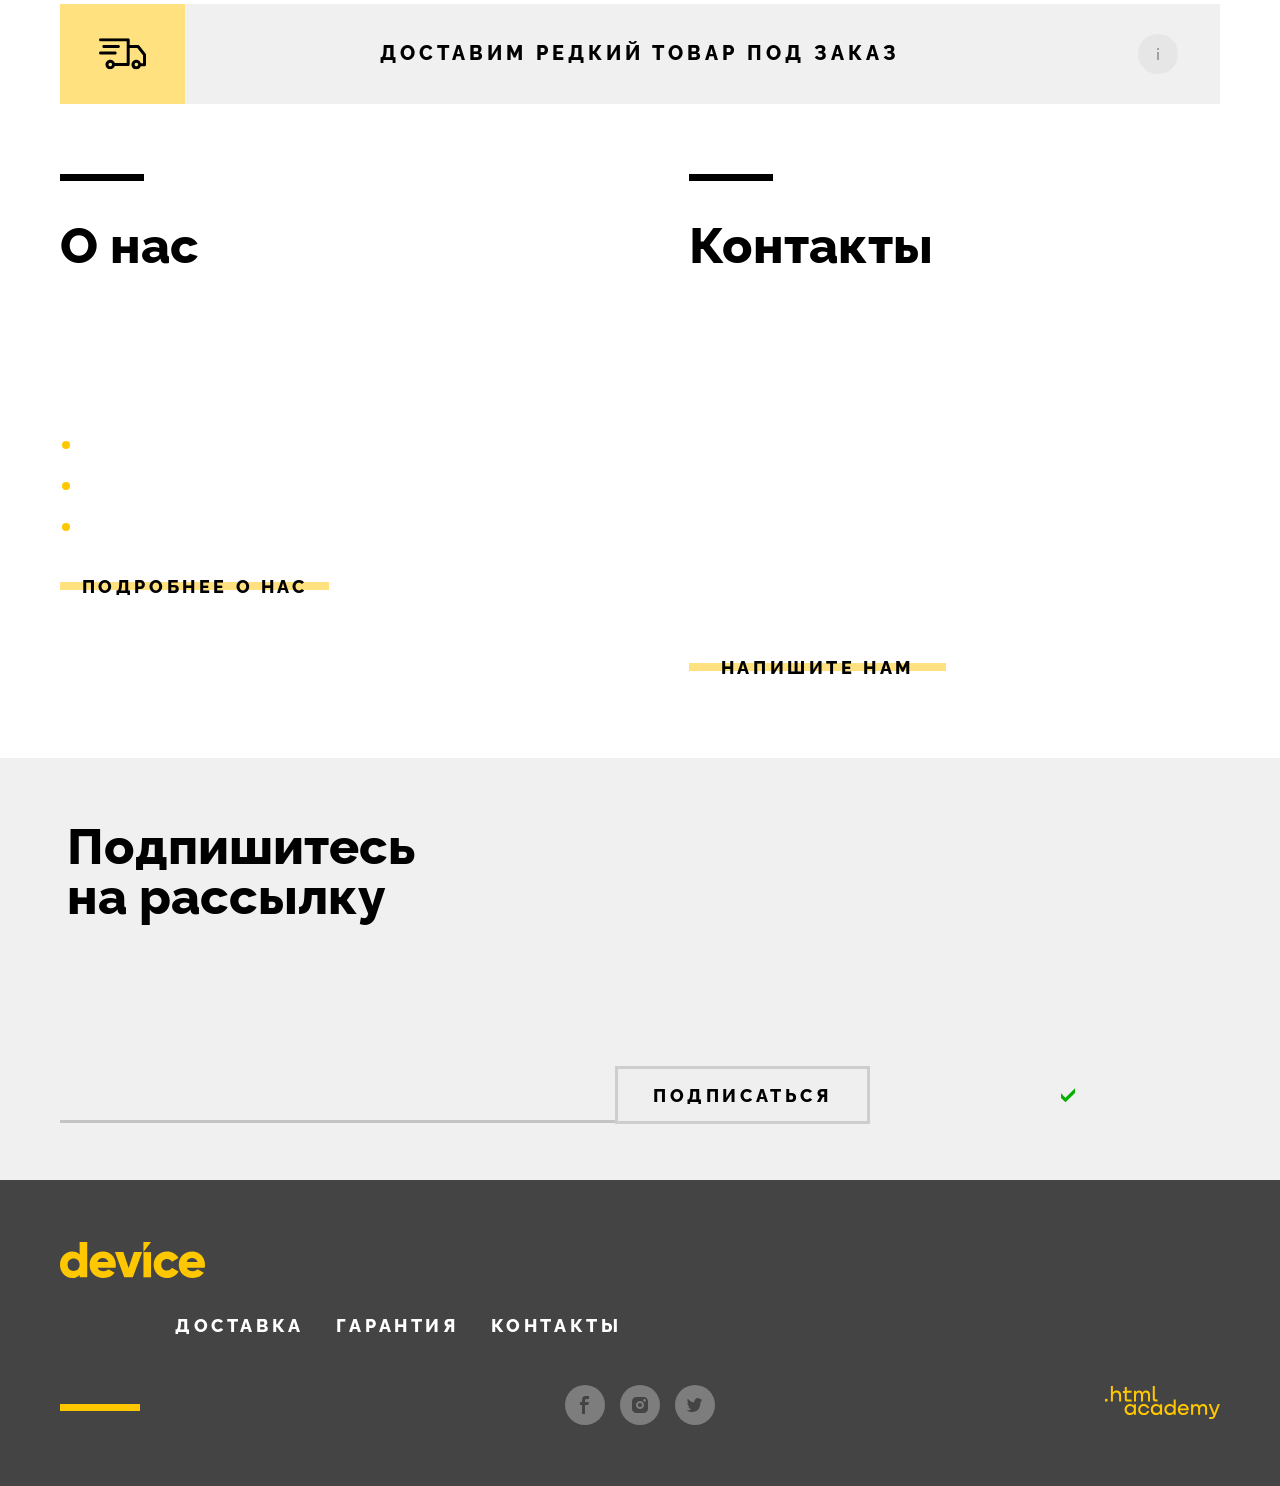
==== commit ebb70380: "Добавлене Favicon, проверка на валидность, исправление ошибок, pixel perfect" ====
--- a/index.html
+++ b/index.html
@@ -6,13 +6,31 @@
   <meta name="viewport" content="width=device-width, initial-scale=1.0">
   <link rel="stylesheet" href="css/style.css">
   <title>Device</title>
+
+  <link rel="apple-touch-icon" sizes="57x57" href="favicons/apple-icon-57x57.png">
+  <link rel="apple-touch-icon" sizes="60x60" href="favicons/apple-icon-60x60.png">
+  <link rel="apple-touch-icon" sizes="72x72" href="/favicons/apple-icon-72x72.png">
+  <link rel="apple-touch-icon" sizes="76x76" href="favicons/apple-icon-76x76.png">
+  <link rel="apple-touch-icon" sizes="114x114" href="favicons/apple-icon-114x114.png">
+  <link rel="apple-touch-icon" sizes="120x120" href="favicons/apple-icon-120x120.png">
+  <link rel="apple-touch-icon" sizes="144x144" href="favicons/apple-icon-144x144.png">
+  <link rel="apple-touch-icon" sizes="152x152" href="favicons/apple-icon-152x152.png">
+  <link rel="apple-touch-icon" sizes="180x180" href="favicons/apple-icon-180x180.png">
+  <link rel="icon" type="image/png" sizes="192x192"  href="favicons/apple-icon-192x192.png">
+  <link rel="icon" type="image/png" sizes="32x32" href="favicons/favicon-32x32.png">
+  <link rel="icon" type="image/png" sizes="96x96" href="favicons/favicon-96x96.png">
+  <link rel="icon" type="image/png" sizes="16x16" href="favicons/favicon-16x16.png">
+  <link rel="manifest" href="favicons/manifest.json">
+  <meta name="msapplication-TileColor" content="#ffffff">
+  <meta name="msapplication-TileImage" content="favicons/ms-icon-144x144.png">
+  <meta name="theme-color" content="#ffffff">
 </head>
 <body>
   <div class="container">
     <header class="page-header">
       <nav class="header-nav">
-        <a href="index.html" class="header-nav__logo">
-          <svg width="145" height="36" viewBox="0 0 145 36" fill="none" xmlns="http://www.w3.org/2000/svg">
+        <a class="header-nav__logo" href="index.html">
+          <svg width="145" height="36" viewBox="0 0 145 36" fill="none" xmlns="http://www.w3.org/2000/svg" role="img" aria-label="Логотип сайта.">
             <path d="M27.2188 0V35.3H19.6135V32.9C17.9124 34.8 15.5107 36 12.1084 36C5.5038 36 0 30.2 0 22.7C0 15.2 5.5038 9.4 12.1084 9.4C15.5107 9.4 18.0124 10.6 19.6135 12.5V0H27.2188ZM19.6135 22.7C19.6135 18.9 17.1118 16.5 13.6094 16.5C10.107 16.5 7.60524 18.9 7.60524 22.7C7.60524 26.5 10.107 28.9 13.6094 28.9C17.1118 28.8 19.6135 26.5 19.6135 22.7Z" fill="black"/>
             <path d="M43.7298 29.1999C45.8313 29.1999 47.5325 28.3999 48.5332 27.2999L54.6374 30.7999C52.1356 34.1999 48.4331 35.9999 43.6298 35.9999C35.0238 35.9999 29.6201 30.1999 29.6201 22.6999C29.6201 15.1999 35.0238 9.3999 43.0294 9.3999C50.4345 9.3999 55.8382 15.0999 55.8382 22.6999C55.8382 23.7999 55.7381 24.7999 55.538 25.6999H37.6256C38.6263 28.2999 40.9279 29.1999 43.7298 29.1999ZM48.333 20.0999C47.5325 17.1999 45.2309 16.0999 42.9293 16.0999C40.0273 16.0999 38.126 17.4999 37.4255 20.0999H48.333Z" fill="black"/>
             <path d="M82.1563 10.1001L72.8499 35.3001H64.2439L54.9375 10.1001H63.3433L68.647 26.1001L73.9506 10.1001C73.9506 10.1001 82.1563 10.1001 82.1563 10.1001Z" fill="black"/>
@@ -25,16 +43,16 @@
 
         <div class="header-nav__nav-bar nav-bar">
           <div class="nav-bar__form-wrapper">
-            <form action="https://echo.htmlacademy.ru/" method="post" class="nav-bar__form">
+            <form class="nav-bar__form" action="https://echo.htmlacademy.ru/" method="post" >
               <div class="nav-bar__form-wrapper">
-                <label tabindex="0" class="nav-bar__field">
-                  <span class="visually-hidden">Текст поиска</span>
+                <label class="nav-bar__field" tabindex="0">
+                  <span class="visually-hidden">Текст поиска.</span>
                   <input class="nav-bar__field-input" type="text" name="text-of-search" placeholder="Текст поиска" required>
                   <span class="nav-bar__field-icon"></span>
                 </label>
               </div>
-              <div tabindex="0" class="nav-bar__button-wrapper">
-                <button tabindex="-1" class="nav-bar__button" type="submit">Найти</button>
+              <div class="nav-bar__button-wrapper" tabindex="0">
+                <button class="nav-bar__button" type="submit" tabindex="-1" >Найти</button>
               </div>
             </form>
           </div>
@@ -45,40 +63,28 @@
 
           <ul class="nav-bar__navigation-menu navigation-menu">
             <li class="navigation-menu__item">
-              <a href="#" class="navigation-menu__link standart-state">Сравнить</a>
+              <a class="navigation-menu__link standart-state" href="#">Сравнить</a>
             </li>
             <li class="navigation-menu__item">
-              <a href="#" class="navigation-menu__link popover__close-button standart-state">
-                <span class="navigation-menu__icon">2</span>
-                  Корзина
-              </a>
+              <a class="navigation-menu__link popover__close-button standart-state" href="#" >
+                <span class="navigation-menu__icon">2</span>Корзина</a>
               <div class="popover popver-cart">
                   <div class="popover__content">
-                    <h2 class="visually-hidden">Корзина</h2>
+                    <h2 class="visually-hidden">Корзина.</h2>
 
                     <ul class="popover__product-list">
                       <li class="popover__product-item">
-                        <img src="img/Modal window/product-1-small.jpg" alt="" class="popover__product-img">
-                        <p class="popover__product-description popover__text">
-                          Любительская селфи-палка
-                        </p>
-                        <button class="popover__product-delete-button" tabindex="-1">
-                          <span class="popover__product-delete-line"></span>
-                          <span class="popover__product-delete-line"></span>
-                          <span class="popover__product-delete-line-wrapper" tabindex="0"></span>
-                          <span class="visually-hidden">Удалить товар из корзины</span>
+                        <img class="popover__product-img" src="img/Modal-window/product-1-small.jpg" alt="" width="39" height="43">
+                        <p class="popover__product-description popover__text">Любительская селфи-палка</p>
+                        <button class="popover__product-delete-button" type="button">
+                          <span class="visually-hidden">Удалить товар из корзины.</span>
                         </button>
                       </li>
                       <li class="popover__product-item">
-                        <img src="img/Modal window/product-2-small.jpg" alt="" class="popover__product-img">
-                        <p class="popover__product-description popover__text">
-                          Профессиональная селфи-палка
-                        </p>
-                        <button class="popover__product-delete-button" tabindex="-1">
-                          <span class="popover__product-delete-line"></span>
-                          <span class="popover__product-delete-line"></span>
-                          <span class="popover__product-delete-line-wrapper" tabindex="0"></span>
-                          <span class="visually-hidden">Удалить товар из корзины</span>
+                        <img class="popover__product-img" src="img/Modal-window/product-2-small.jpg" alt=""  width="39" height="43">
+                        <p class="popover__product-description popover__text">Профессиональная селфи-палка</p>
+                        <button class="popover__product-delete-button" type="button">
+                          <span class="visually-hidden">Удалить товар из корзины.</span>
                         </button>
                       </li>
                     </ul>
@@ -89,7 +95,7 @@
                     </div>
 
                     <div class="popover__button-wrapper">
-                      <a href="#" class="popover__button">открыть корзину</a>
+                      <a class="popover__button" href="#">Открыть корзину</a>
                     </div>
                   </div>
               </div>
@@ -104,26 +110,26 @@
             <div class="dropdown__list-wrapper">
               <ul class="dropdown__list">
                 <li class="dropdown__item">
-                  <a href="#" class="dropdown__link standart-state">Виртуальная реальность</a>
+                  <a class="dropdown__link standart-state" href="#">Виртуальная реальность</a>
                 </li>
                 <li class="dropdown__item">
-                  <a href="catalog.html" class="dropdown__link standart-state">Моноподы для cелфи</a>
+                  <a class="dropdown__link standart-state" href="catalog.html">Моноподы для cелфи</a>
                 </li>
                 <li class="dropdown__item">
-                  <a href="#" class="dropdown__link standart-state">Экшн-камеры</a>
+                  <a class="dropdown__link standart-state" href="#">Экшн-камеры</a>
                 </li>
               </ul>
               <ul class="dropdown__list">
                 <li class="dropdown__item">
-                  <a href="#" class="dropdown__link standart-state">Фитнес-браслеты</a>
+                  <a class="dropdown__link standart-state" href="#">Фитнес-браслеты</a>
                 </li>
                 <li class="dropdown__item">
-                  <a href="#" class="dropdown__link standart-state">Умные часы</a>
+                  <a class="dropdown__link standart-state" href="#">Умные часы</a>
                 </li>
               </ul>
               <ul class="dropdown__list">
                 <li class="dropdown__item">
-                  <a href="#" class="dropdown__link standart-state">Квадрокоптеры</a>
+                  <a class="dropdown__link standart-state" href="#">Квадрокоптеры</a>
                 </li>
               </ul>
             </div>
@@ -132,13 +138,13 @@
 
           <ul class="header-nav__information-menu information-menu">
             <li class="information-menu__item">
-              <a href="#" class="information-menu__link standart-state">Доставка</a>
+              <a class="information-menu__link standart-state" href="#">Доставка</a>
             </li>
             <li class="information-menu__item">
-              <a href="#" class="information-menu__link standart-state">Гарантия</a>
+              <a class="information-menu__link standart-state" href="#">Гарантия</a>
             </li>
             <li class="information-menu__item">
-              <a href="#" class="information-menu__link standart-state">Контакты</a>
+              <a class="information-menu__link standart-state" href="#">Контакты</a>
             </li>
           </ul>
         </div>
@@ -147,28 +153,28 @@
   </div>
 
   <main class="page-main">
-    <h1 class="visually-hidden">Магазин Device</h1>
+    <h1 class="visually-hidden">Магазин Device.</h1>
 
     <div class="main-slaider">
-      <h2 class="visually-hidden">Примеры товаров</h2>
+      <h2 class="visually-hidden">Примеры товаров.</h2>
       <div class="container">
         <ol class="main-slaider__list">
 
           <li class="main-slaider__item" id="main-slaider__slide1"
           tabindex="-1">
-            <div class="main-slaider__upper-background">
-              <span class="main-slaider__number">01</span>
-            </div>
+            <div class="main-slaider__upper-background"></div>
+
+            <span class="main-slaider__number">01</span>
 
             <div class="main-slaider__lower-background">
               <div class="main-slaider__left-part">
-                <img class="main-slaider__img" src="img/Index/1.Slider/slider-1.png" alt="Квадракоптер">
+                <img class="main-slaider__img" src="img/Index/1.Slider/slider-1.png" alt="Квадракоптер" width="560" height="560">
                 <div class="main-slider__controls">
-                  <a href="#main-slaider__slide3" class="main-slaider__button standart-state main-slaider__prev">
-                    <span class="visually-hidden">Предыдущий слайд</span>
-                  </a>
-                  <a href="#main-slaider__slide2" class="main-slaider__button standart-state main-slaider__next">
-                    <span class="visually-hidden">Следующий слайд</span>
+                  <a class="main-slaider__button standart-state main-slaider__prev" href="#main-slaider__slide3" >
+                    <span class="visually-hidden">Предыдущий слайд.</span>
+                  </a>
+                  <a class="main-slaider__button standart-state main-slaider__next" href="#main-slaider__slide2">
+                    <span class="visually-hidden">Следующий слайд.</span>
                   </a>
                 </div>
               </div>
@@ -176,38 +182,34 @@
               <div class="main-slaider__right-part content-slaider">
                 <h3 class="content-slaider__title section-title">Порхает как бабочка,
                 жалит как пчела!</h3>
-                <p class="content-slaider__text section-description">Этот обычный, на первый взгляд, квадрокоптер оснащен мощным лазером,замаскированным под стандартную камеру.
+                <p class="content-slaider__text section-description">Этот обычный, на первый взгляд, квадрокоптер оснащен мощным лазером,   замаскированным под стандартную камеру.
                 </p>
 
                 <div class="content-slaider__wrapper">
-                  <a href="#" class="content-slaider__button button-yellow button">
+                  <a class="content-slaider__button button-yellow button" href="#">
                     <span class="button-yellow-line"></span>
                     Подробнее</a>
                   <aside class="content-slaider__navigation">
                     <ol class="content-slaider__navigation-list">
                       <li class="content-slaider__navigation-item">
-                        <div tabindex="0" class="content-slaider__navigation-button-ouline">
-                          <a href="#main-slaider__slide1" tabindex="-1"
-                             class="content-slaider__navigation-button content-slaider__navigation-button_active standart-state">
-                             <span class="visually-hidden">Перейти на 1 слайд</span>
-                          </a>
-                        </div>
-                      </li>
-                      <li class="content-slaider__navigation-item">
-                        <div tabindex="0" class="content-slaider__navigation-button-ouline">
-                          <a href="#main-slaider__slide2" tabindex="-1"
-                             class="content-slaider__navigation-button standart-state">
-                             <span class="visually-hidden">Перейти на 2 слайд</span>
-                          </a>
-                        </div>
-                      </li>
-                      <li class="content-slaider__navigation-item">
-                        <div tabindex="0" class="content-slaider__navigation-button-ouline">
-                          <a href="#main-slaider__slide3" tabindex="-1"
-                             class="content-slaider__navigation-button standart-state">
-                             <span class="visually-hidden">Перейти на 3 слайд</span>
-                          </a>
-                        </div>
+                        <div class="content-slaider__navigation-button-ouline" tabindex="0"></div>
+                        <a class="content-slaider__navigation-button content-slaider__navigation-button_active standart-state" href="#main-slaider__slide1" tabindex="-1">
+                          <span class="visually-hidden">Перейти на 1 слайд.</span>
+                        </a>
+
+                      </li>
+                      <li class="content-slaider__navigation-item">
+                        <div class="content-slaider__navigation-button-ouline" tabindex="0"></div>
+                        <a class="content-slaider__navigation-button standart-state" href="#main-slaider__slide2" tabindex="-1">
+                          <span class="visually-hidden">Перейти на 2 слайд.</span>
+                        </a>
+
+                      </li>
+                      <li class="content-slaider__navigation-item">
+                        <div class="content-slaider__navigation-button-ouline" tabindex="0"></div>
+                        <a class="content-slaider__navigation-button standart-state" href="#main-slaider__slide3" tabindex="-1">
+                          <span class="visually-hidden">Перейти на 3 слайд.</span>
+                        </a>
                       </li>
                     </ol>
                   </aside>
@@ -235,13 +237,13 @@
 
             <div class="main-slaider__lower-background">
               <div class="main-slaider__left-part">
-                <img class="main-slaider__img" src="img/Index/1.Slider/slider-2.png" alt="Квадракоптер">
+                <img class="main-slaider__img" src="img/Index/1.Slider/slider-2.png" alt="Квадракоптер" width="560" height="560">
                 <div class="main-slider__controls">
-                  <a href="#main-slaider__slide1" class="main-slaider__button standart-state main-slaider__prev">
-                    <span class="visually-hidden">Предыдущий слайд</span>
-                  </a>
-                  <a href="#main-slaider__slide3" class="main-slaider__button standart-state main-slaider__next">
-                    <span class="visually-hidden">Следующий слайд</span>
+                  <a class="main-slaider__button standart-state main-slaider__prev" href="#main-slaider__slide1">
+                    <span class="visually-hidden">Предыдущий слайд.</span>
+                  </a>
+                  <a class="main-slaider__button standart-state main-slaider__next" href="#main-slaider__slide3">
+                    <span class="visually-hidden">Следующий слайд.</span>
                   </a>
                 </div>
               </div>
@@ -253,32 +255,29 @@
                 </p>
 
                 <div class="content-slaider__wrapper">
-                  <a href="#" class="content-slaider__button button-yellow button">
+                  <a class="content-slaider__button button-yellow button" href="#">
                     <span class="button-yellow-line"></span>
                     Подробнее</a>
                   <aside class="content-slaider__navigation">
                     <ol class="content-slaider__navigation-list">
                       <li class="content-slaider__navigation-item">
-                        <div tabindex="0" class="content-slaider__navigation-button-ouline">
-                          <a href="#main-slaider__slide1" tabindex="-1"
-                             class="content-slaider__navigation-button standart-state">
-                             <span class="visually-hidden">Перейти на 1 слайд</span>
+                        <div class="content-slaider__navigation-button-ouline" tabindex="0">
+                          <a class="content-slaider__navigation-button standart-state" href="#main-slaider__slide1" tabindex="-1">
+                             <span class="visually-hidden">Перейти на 1 слайд.</span>
                           </a>
                         </div>
                       </li>
                       <li class="content-slaider__navigation-item">
                         <div tabindex="0" class="content-slaider__navigation-button-ouline">
-                          <a href="#main-slaider__slide2" tabindex="-1"
-                             class="content-slaider__navigation-button content-slaider__navigation-button_active standart-state">
-                             <span class="visually-hidden">Перейти на 2 слайд</span>
+                          <a class="content-slaider__navigation-button content-slaider__navigation-button_active standart-state" href="#main-slaider__slide2" tabindex="-1">
+                             <span class="visually-hidden">Перейти на 2 слайд.</span>
                           </a>
                         </div>
                       </li>
                       <li class="content-slaider__navigation-item">
                         <div tabindex="0" class="content-slaider__navigation-button-ouline">
-                          <a href="#main-slaider__slide3" tabindex="-1"
-                             class="content-slaider__navigation-button standart-state">
-                             <span class="visually-hidden">Перейти на 3 слайд</span>
+                          <a class="content-slaider__navigation-button standart-state" href="#main-slaider__slide3" tabindex="-1">
+                             <span class="visually-hidden">Перейти на 3 слайд.</span>
                           </a>
                         </div>
                       </li>
@@ -304,13 +303,13 @@
 
             <div class="main-slaider__lower-background">
               <div class="main-slaider__left-part">
-                <img class="main-slaider__img" src="img/Index/1.Slider/slider-3.png" alt="Квадракоптер">
+                <img class="main-slaider__img" src="img/Index/1.Slider/slider-3.png" alt="Квадракоптер" width="560" height="560">
                 <div class="main-slider__controls">
-                  <a href="#main-slaider__slide2" class="main-slaider__button standart-state main-slaider__prev">
-                    <span class="visually-hidden">Предыдущий слайд</span>
-                  </a>
-                  <a href="#main-slaider__slide1" class="main-slaider__button standart-state main-slaider__next">
-                    <span class="visually-hidden">Следующий слайд</span>
+                  <a class="main-slaider__button standart-state main-slaider__prev" href="#main-slaider__slide2">
+                    <span class="visually-hidden">Предыдущий слайд.</span>
+                  </a>
+                  <a class="main-slaider__button standart-state main-slaider__next" href="#main-slaider__slide1">
+                    <span class="visually-hidden">Следующий слайд.</span>
                   </a>
                 </div>
               </div>
@@ -322,32 +321,29 @@
                 </p>
 
                 <div class="content-slaider__wrapper">
-                  <a href="#" class="content-slaider__button button-yellow button">
+                  <a class="content-slaider__button button-yellow button" href="#">
                     <span class="button-yellow-line"></span>
                     Подробнее</a>
                   <aside class="content-slaider__navigation">
                     <ol class="content-slaider__navigation-list">
                       <li class="content-slaider__navigation-item">
                         <div tabindex="0" class="content-slaider__navigation-button-ouline">
-                          <a href="#main-slaider__slide1" tabindex="-1"
-                             class="content-slaider__navigation-button standart-state">
-                             <span class="visually-hidden">Перейти на 1 слайд</span>
+                          <a class="content-slaider__navigation-button standart-state" href="#main-slaider__slide1" tabindex="-1">
+                             <span class="visually-hidden">Перейти на 1 слайд.</span>
                           </a>
                         </div>
                       </li>
                       <li class="content-slaider__navigation-item">
                         <div tabindex="0" class="content-slaider__navigation-button-ouline">
-                          <a href="#main-slaider__slide2" tabindex="-1"
-                             class="content-slaider__navigation-button standart-state">
-                             <span class="visually-hidden">Перейти на 2 слайд</span>
+                          <a class="content-slaider__navigation-button standart-state" href="#main-slaider__slide2" tabindex="-1">
+                             <span class="visually-hidden">Перейти на 2 слайд.</span>
                           </a>
                         </div>
                       </li>
                       <li class="content-slaider__navigation-item">
                         <div tabindex="0" class="content-slaider__navigation-button-ouline">
-                          <a href="#main-slaider__slide3" tabindex="-1"
-                             class="content-slaider__navigation-button content-slaider__navigation-button_active standart-state">
-                             <span class="visually-hidden">Перейти на 3 слайд</span>
+                          <a class="content-slaider__navigation-button content-slaider__navigation-button_active standart-state" href="#main-slaider__slide3" tabindex="-1">
+                             <span class="visually-hidden">Перейти на 3 слайд.</span>
                           </a>
                         </div>
                       </li>
@@ -377,44 +373,44 @@
     </div>
 
     <section class="product-categories">
-      <h2 class="visually-hidden">Категории товаров</h2>
+      <h2 class="visually-hidden">Категории товаров.</h2>
       <div class="container">
         <ul class="product-categories__list">
           <li class="product-categories__item" tabindex="0">
             <a class="product-categories__link" href="#" tabindex="-1">
-              <img src="img/Index/2.Category/VR.svg" alt="" class="product-categories__img">
+              <img class="product-categories__img" src="img/Index/2.Category/VR.svg" alt="" width="160" height="160">
               <p class="product-categories__text">Виртуальная
                 реальность</p>
             </a>
           </li>
           <li class="product-categories__item" tabindex="0">
             <a class="product-categories__link" href="catalog.html" tabindex="-1">
-              <img src="img/Index/2.Category/Selfi.svg" alt="" class="product-categories__img">
+              <img class="product-categories__img" src="img/Index/2.Category/Selfi.svg" alt="" width="160" height="160">
               <p class="product-categories__text">Моноподы
                 для селфи</p>
             </a>
           </li>
           <li class="product-categories__item" tabindex="0">
             <a class="product-categories__link" href="#" tabindex="-1">
-              <img src="img/Index/2.Category/Camera.svg" alt="" class="product-categories__img" href="#">
+              <img class="product-categories__img" src="img/Index/2.Category/Camera.svg" alt="" width="160" height="160">
               <p class="product-categories__text">Экшн-камеры</p>
             </a>
           </li>
           <li class="product-categories__item" tabindex="0">
             <a class="product-categories__link" href="#" tabindex="-1">
-              <img src="img/Index/2.Category/Bracelet.svg" alt="" class="product-categories__img">
+              <img class="product-categories__img" src="img/Index/2.Category/Bracelet.svg" alt="" width="160" height="160">
               <p class="product-categories__text">Фитнес-браслеты</p>
             </a>
           </li>
           <li class="product-categories__item" tabindex="0">
             <a class="product-categories__link" href="#" tabindex="-1">
-              <img src="img/Index/2.Category/Watch.svg" alt="" class="product-categories__img">
+              <img class="product-categories__img" src="img/Index/2.Category/Watch.svg" alt="" width="160" height="160">
               <p class="product-categories__text">Умные часы</p>
             </a>
           </li>
           <li class="product-categories__item" tabindex="0">
             <a class="product-categories__link" href="#" tabindex="-1">
-              <img src="img/Index/2.Category/Quadrocopter.svg" alt="" class="product-categories__img">
+              <img class="product-categories__img" src="img/Index/2.Category/Quadrocopter.svg" alt="" width="160" height="160">
               <p class="product-categories__text">Квадрокоптеры</p>
             </a>
           </li>
@@ -423,7 +419,7 @@
     </section>
 
     <section class="services">
-      <h2 class="visually-hidden">Услуги</h2>
+      <h2 class="visually-hidden">Услуги.</h2>
 
       <ol class="services-list">
         <li class="services__item service">
@@ -435,28 +431,19 @@
                 <p class="service__text section-description">Мы с удовольствием доставим ваш товар прямо к вашему подъезду совершенно бесплатно! Ведь мы неплохо заработаем, поднимая его на ваш этаж.</p>
               </div>
               <span class="service__icon">
-                <span class="visually-hidden">Иконка доставки</span>
+                <span class="visually-hidden">Иконка доставки.</span>
               </span>
             </div>
 
             <ul class="service__list">
               <li class="service__item">
-                <a href="#" class="service__link button button-yellow button-active">
-                  <span class="button-yellow-line"></span>
-                  Доставка
-                </a>
-              </li>
-              <li class="service__item">
-                <a href="#" class="service__link button-yellow button">
-                  <span class="button-yellow-line"></span>
-                  Гарантия
-                </a>
-              </li>
-              <li class="service__item">
-                <a href="#" class="service__link button-yellow button ">
-                  <span class="button-yellow-line"></span>
-                  Кредит
-                </a>
+                <a class="service__link button button-yellow button-active" href="#"><span class="button-yellow-line"></span>Доставка</a>
+              </li>
+              <li class="service__item">
+                <a class="service__link button-yellow button"><span class="button-yellow-line" href="#"></span>Гарантия</a>
+              </li>
+              <li class="service__item">
+                <a class="service__link button-yellow button "><span class="button-yellow-line" href="#"></span>Кредит</a>
               </li>
             </ul>
           </div>
@@ -468,34 +455,22 @@
             <div class="service__container">
               <div class="service__text-wrapper">
                 <h3 class="service__title section-title">Гарантия</h3>
-                <p class="service__text section-description">Если из-за возгорания купленного у нас товара у вас
-                  сгорит дом — не переживайте, мы выдадим вам новый.
-                  Товар, не дом, конечно же.
-                </p>
+                <p class="service__text section-description">Если из-за возгорания купленного у нас товара у вас сгорит дом — не переживайте, мы выдадим вам новый. Товар, не дом, конечно же.</p>
               </div>
               <span class="service__icon">
-                <span class="visually-hidden">Иконка гарантии</span>
+                <span class="visually-hidden">Иконка гарантии.</span>
               </span>
             </div>
 
             <ul class="service__list">
               <li class="service__item">
-                <a href="#" class="service__link button button-yellow">
-                  <span class="button-yellow-line"></span>
-                  Доставка
-                </a>
-              </li>
-              <li class="service__item">
-                <a href="#" class="service__link button-yellow button button-active">
-                  <span class="button-yellow-line"></span>
-                  Гарантия
-                </a>
-              </li>
-              <li class="service__item">
-                <a href="#" class="service__link button-yellow button ">
-                  <span class="button-yellow-line"></span>
-                  Кредит
-                </a>
+                <a class="service__link button button-yellow" href="#"><span class="button-yellow-line"></span>Доставка</a>
+              </li>
+              <li class="service__item">
+                <a class="service__link button-yellow button button-active" href="#"><span class="button-yellow-line"></span>Гарантия</a>
+              </li>
+              <li class="service__item">
+                <a class="service__link button-yellow button" href="#"><span class="button-yellow-line"></span>Кредит</a>
               </li>
             </ul>
           </div>
@@ -507,32 +482,22 @@
             <div class="service__container">
               <div class="service__text-wrapper">
                 <h3 class="service__title section-title">Кредит</h3>
-                <p class="service__text section-description">Залезть в долговую яму стало проще! Кредитные консультанты подберут для вас наиболее выгодные условия кредита. Выгодные для банка, разумеется.
-                </p>
+                <p class="service__text section-description">Залезть в долговую яму стало проще! Кредитные консультанты подберут для вас наиболее выгодные условия кредита. Выгодные для банка, разумеется.</p>
               </div>
               <span class="service__icon">
-                <span class="visually-hidden">Иконка кредита</span>
+                <span class="visually-hidden">Иконка кредита.</span>
               </span>
             </div>
 
             <ul class="service__list">
               <li class="service__item">
-                <a href="#" class="service__link button button-yellow">
-                  <span class="button-yellow-line"></span>
-                  Доставка
-                </a>
-              </li>
-              <li class="service__item">
-                <a href="#" class="service__link button-yellow button">
-                  <span class="button-yellow-line"></span>
-                  Гарантия
-                </a>
-              </li>
-              <li class="service__item">
-                <a href="#" class="service__link button-yellow button button-active">
-                  <span class="button-yellow-line"></span>
-                  Кредит
-                </a>
+                <a class="service__link button button-yellow" href="#"><span class="button-yellow-line"></span>Доставка</a>
+              </li>
+              <li class="service__item">
+                <a class="service__link button-yellow button" href="#"><span class="button-yellow-line"></span>Гарантия</a>
+              </li>
+              <li class="service__item">
+                <a class="service__link button-yellow button button-active" href="#"><span class="button-yellow-line"></span>Кредит</a>
               </li>
             </ul>
           </div>
@@ -541,21 +506,19 @@
     </section>
 
     <section class="device-order">
-      <h2 class="visually-hidden">Доставка под заказ</h2>
+      <h2 class="visually-hidden">Доставка под заказ.</h2>
 
       <div class="container">
         <div class="delivery-order__body" tabindex="0">
           <div class="delivery-order__icon" >
-            <span class="visually-hidden">Иконка грузовичка</span>
-          </div>
-
-          <a class="delivery-order__link" href="#" tabindex="-1">
-            Доставим редкий товар под заказ
-          </a>
+            <span class="visually-hidden">Иконка грузовичка.</span>
+          </div>
+
+          <a class="delivery-order__link" href="#" tabindex="-1">Доставим редкий товар под заказ</a>
 
           <div class="delivery-order__additional">
             <span class="delivery-order__additional-icon"></span>
-            <span class=" visually-hidden">Дополнительаня информация</span>
+            <span class="visually-hidden">Дополнительаня информация.</span>
           </div>
         </div>
       </div>
@@ -569,8 +532,8 @@
           <span class="about-us__line-title line-title"></span>
 
           <div class="about-us__wrapper">
-            <p class="about-us__text section-description">Огромный выбор гаджетов не оставит равнодушным гика, который есть в каждом из нас.
-            </p>
+            <p class="about-us__text section-description">Огромный выбор гаджетов не оставит равнодушным гика, который есть в каждом из нас.</p>
+
             <p class="about-us__text section-description">Мы можем доставить ваш товар в самые отдалённые уголки России транспортными компаниями:</p>
 
             <ul class="about-us__list">
@@ -580,10 +543,7 @@
             </ul>
 
             <div>
-              <a href="#" class="about-us__button button-yellow button">
-                <span class="button-yellow-line"></span>
-                Подробнее о нас
-              </a>
+              <a class="about-us__button button-yellow button" href="#"><span class="button-yellow-line"></span>Подробнее о нас</a>
             </div>
           </div>
         </section>
@@ -595,12 +555,12 @@
 
 
           <div class="contacts__line-wrapper">
-            <p class="contacts__text section-description">Вы можете забрать товар сами, заехав в наш офис. Заодно сможете проверить работоспособность покупки. </p>
+            <p class="contacts__text section-description">Вы можете забрать товар сами, заехав в наш офис. Заодно сможете проверить работоспособность покупки.</p>
 
             <div class="contacts__line-adress-wrapper">
               <h3 class="contacts__title">Интернет-магазин «Девайс»</h3>
               <address class="contacts__line__adress section-description">Санкт-Петербург, набережная реки Карповки, 5, литера П.</address>
-              <a href="tel:+78128121212" class="contacts__phone section-description" tabindex="-1">+7 (812) 812-12-12</a>
+              <a class="contacts__phone section-description" href="tel:+78128121212" tabindex="-1">+7 (812) 812-12-12</a>
             </div>
 
             <div class="contacts__line-time-wrapper">
@@ -609,10 +569,7 @@
             </div>
 
             <div>
-              <a href="#" class="contacts__button button-yellow button">
-                <span class="button-yellow-line"></span>
-                Напишите нам
-              </a>
+              <a class="contacts__button button-yellow button"><span class="button-yellow-line" href="#"></span>Напишите нам</a>
             </div>
           </div>
         </section>
@@ -625,7 +582,7 @@
           <div class="subscribe__text-wrapper">
             <h2 class="subscribe__title section-title">Подпишитесь на рассылку</h2>
 
-            <p class="subscribe__text-main section-description">Еженедельный дайджест с обзорами новинок, длительными тест-драйвами, распаковками, а также акции, спецпредложения и вот это вот всё.</p>
+            <p class="subscribe__text-main section-description">Еженедельный дайджест с обзорами новинок,<br> длительными тест-драйвами, распаковками, а также акции, спецпредложения и вот это вот всё.</p>
           </div>
 
           <div class="subscribe__form-container">
@@ -633,7 +590,7 @@
               <form class="subscribe__form" action="https://echo.htmlacademy.ru/" method="post">
                 <label class="suscribe__field field">
                   <span class="visually-hidden">E-mail</span>
-                  <input type="email" class="field-input" placeholder="Ваш e-mail" required>
+                  <input class="field-input" type="email" placeholder="Ваш e-mail" required>
                   <span class="suscribe__field-icon"></span>
                 </label>
                 <div class="subscribe__button-wrapper">
@@ -643,7 +600,7 @@
             </div>
 
             <div class="subscribe_text-wrapper">
-              <span class="visually-hidden">Зелёная галочка</span>
+              <span class="visually-hidden">Зелёная галочка.</span>
               <p class="subscribe__text section-description">Это бесплатно</p>
             </div>
           </div>
@@ -655,8 +612,8 @@
   <footer class="page-footer">
     <div class="container">
       <div class="page-footer__body">
-        <a href="index.html" class="page-footer__logo">
-          <svg width="145" height="36" viewBox="0 0 145 36" fill="none" xmlns="http://www.w3.org/2000/svg">
+        <a class="page-footer__logo" href="index.html">
+          <svg width="145" height="36" viewBox="0 0 145 36" fill="none" xmlns="http://www.w3.org/2000/svg" role="img" aria-label="Логотип сайта.">
             <path d="M27.2188 0V35.3H19.6135V32.9C17.9124 34.8 15.5107 36 12.1084 36C5.5038 36 0 30.2 0 22.7C0 15.2 5.5038 9.4 12.1084 9.4C15.5107 9.4 18.0124 10.6 19.6135 12.5V0H27.2188ZM19.6135 22.7C19.6135 18.9 17.1118 16.5 13.6094 16.5C10.107 16.5 7.60524 18.9 7.60524 22.7C7.60524 26.5 10.107 28.9 13.6094 28.9C17.1118 28.8 19.6135 26.5 19.6135 22.7Z" fill="#FFC700"/>
             <path d="M43.7298 29.1999C45.8313 29.1999 47.5325 28.3999 48.5332 27.2999L54.6374 30.7999C52.1356 34.1999 48.4331 35.9999 43.6298 35.9999C35.0238 35.9999 29.6201 30.1999 29.6201 22.6999C29.6201 15.1999 35.0238 9.3999 43.0294 9.3999C50.4345 9.3999 55.8382 15.0999 55.8382 22.6999C55.8382 23.7999 55.7381 24.7999 55.538 25.6999H37.6256C38.6263 28.2999 40.9279 29.1999 43.7298 29.1999ZM48.333 20.0999C47.5325 17.1999 45.2309 16.0999 42.9293 16.0999C40.0273 16.0999 38.126 17.4999 37.4255 20.0999H48.333Z" fill="#FFC700"/>
             <path d="M82.1563 10.1001L72.8499 35.3001H64.2439L54.9375 10.1001H63.3433L68.647 26.1001L73.9506 10.1001C73.9506 10.1001 82.1563 10.1001 82.1563 10.1001Z" fill="#FFC700"/>
@@ -672,17 +629,17 @@
 
           <ul class="page-footer__information-menu">
             <li class="page-footer__information-menu-item">
-              <a href="#" class="page-footer__information-menu-link">Доставка</a>
+              <a class="page-footer__information-menu-link" href="#">Доставка</a>
             </li>
             <li class="page-footer__information-menu-item">
-              <a href="#" class="page-footer__information-menu-link">Гарантия</a>
+              <a class="page-footer__information-menu-link" href="#">Гарантия</a>
             </li>
             <li class="page-footer__information-menu-item">
-              <a href="#" class="page-footer__information-menu-link">Контакты</a>
+              <a class="page-footer__information-menu-link" href="#">Контакты</a>
             </li>
           </ul>
 
-          <a href="tel:+78128121212" class="page-footer__number-phone">Тел.: +7 (812) 812-12-12</a>
+          <a class="page-footer__number-phone" href="tel:+78128121212">Тел.: +7 (812) 812-12-12</a>
         </div>
 
         <div class="page-footer__links-list">
@@ -693,40 +650,40 @@
             <ul class="social">
               <li class="social__item">
                 <div class="social__outline-link" tabindex="0">
-                  <a href="https://www.facebook.com/htmlacademy" class="social__link" tabindex="-1">
-                    <svg width="9" height="18" viewBox="0 0 9 18" fill="none" xmlns="http://www.w3.org/2000/svg">
+                  <a class="social__link" href="https://www.facebook.com/htmlacademy" tabindex="-1">
+                    <svg width="9" height="18" viewBox="0 0 9 18" fill="none" xmlns="http://www.w3.org/2000/svg" role="img">
                       <path d="M6.5 3H9V0H5.6C2.8 0 2 1.7 2 4.2V6H0V9H2V18H5V9H8.3L8.9 6H5V4.5C5 3.7 5.3 3 6.5 3Z" fill="#444444"/>
                     </svg>
-                    <span class="visually-hidden">Facebook</span>
+                    <span class="visually-hidden">Facebook.</span>
                   </a>
                 </div>
               </li>
               <li class="social__item">
                 <div class="social__outline-link" tabindex="0">
-                  <a href="https://www.instagram.com/htmlacademy/" class="social__link" tabindex="-1">
-                    <svg width="16" height="16" viewBox="0 0 16 16" fill="none" xmlns="http://www.w3.org/2000/svg">
+                  <a class="social__link" href="https://www.instagram.com/htmlacademy/" tabindex="-1">
+                    <svg width="16" height="16" viewBox="0 0 16 16" fill="none" xmlns="http://www.w3.org/2000/svg" role="img">
                       <path d="M8 10C9.10457 10 10 9.10457 10 8C10 6.89543 9.10457 6 8 6C6.89543 6 6 6.89543 6 8C6 9.10457 6.89543 10 8 10Z" fill="#444444"/>
                       <path d="M14.7 1.3C13.8 0.4 12.7 0 11.3 0H4.7C1.9 0 0 1.9 0 4.7V11.3C0 12.7 0.4 13.9 1.4 14.7C2.3 15.6 3.4 16 4.7 16H11.3C12.7 16 13.9 15.6 14.7 14.7C15.5 13.8 16 12.7 16 11.3V4.7C16 3.3 15.6 2.1 14.7 1.3ZM8 12.1C5.8 12.1 3.9 10.3 3.9 8C3.9 5.7 5.8 3.9 8 3.9C10.2 3.9 12.1 5.7 12.1 8C12.1 10.3 10.2 12.1 8 12.1ZM12.6 4.7C11.9 4.7 11.3 4.2 11.3 3.4C11.3 2.6 11.8 2.1 12.6 2.1C13.3 2.1 13.9 2.7 13.9 3.4C13.9 4.1 13.3 4.7 12.6 4.7Z" fill="#444444"/>
                     </svg>
-                    <span class="visually-hidden">Instagram</span>
+                    <span class="visually-hidden">Instagram.</span>
                   </a>
                 </div>
               </li>
               <li class="social__item">
                 <div class="social__outline-link" tabindex="0">
-                  <a href="https://twitter.com/htmlacademy_ru" class="social__link" tabindex="-1">
-                    <svg width="15" height="15" viewBox="0 0 15 15" fill="none" xmlns="http://www.w3.org/2000/svg">
+                  <a class="social__link" href="https://twitter.com/htmlacademy_ru" tabindex="-1">
+                    <svg width="15" height="15" viewBox="0 0 15 15" fill="none" xmlns="http://www.w3.org/2000/svg" role="img">
                       <path d="M9.7 0.155143C11.2 -0.344857 12.3 0.455143 12.9 1.25514C13.4 1.05514 14 0.855143 14.6 0.655143C14.6 1.45514 14.1 2.05514 13.8 2.25514C14.5 2.45514 15 1.85514 15 1.85514C14.9 2.75514 14.1 3.55514 13.6 3.75514C13.4 10.0551 10.8 14.1551 4.7 14.0551C4.2 14.0551 4.8 14.0551 4.3 14.0551C4 14.0551 0.6 13.6551 0 12.2551C2 12.4551 3.4 11.8551 4.1 11.1551C3.3 10.8551 1.7 10.7551 1.5 8.35514C1.8 8.55514 2 8.65514 2.6 8.55514C1.5 7.75514 0.3 7.05514 0.4 5.05514C0.7 5.35514 1.3 5.55514 1.6 5.45514C1 5.25514 -0.2 2.35514 0.8 0.855143C2.4 2.55514 4.1 4.25514 7.1 4.35514C7.3 2.25514 8.1 0.855143 9.7 0.155143Z" fill="#444444"/>
                     </svg>
-                    <span class="visually-hidden">Twitter</span>
+                    <span class="visually-hidden">Twitter.</span>
                   </a>
                 </div>
               </li>
             </ul>
           </div>
           <div class="page-footer__html-academy-wrapper">
-            <a href="https://htmlacademy.ru/" class="page-footer__links-list-link">
-              <svg width="115" height="33" viewBox="0 0 115 33" fill="none" xmlns="http://www.w3.org/2000/svg">
+            <a class="page-footer__links-list-link" href="https://htmlacademy.ru/">
+              <svg width="115" height="33" viewBox="0 0 115 33" fill="none" xmlns="http://www.w3.org/2000/svg" role="img" aria-label="Логотип html-academy.">
                 <path d="M0 12.9V15.5H2.5V12.9H0Z" fill="#FFC700"/>
                 <path d="M11.6 4.5C10 4.5 8.8 5.2 8 6.2H7.9V0H5.9V15.5H7.9V10.2C7.9 8.1 9.2 6.6 11.2 6.6C13 6.6 14.1 8 14.1 9.8V15.5H16.1V9.4C16.2 6.4 14.3 4.5 11.6 4.5Z" fill="#FFC700"/>
                 <path d="M26.6 4.8H21.8V1.1H19.8V4.9H17.9V6.9H19.8V12.9C19.8 14.6 20.8 15.6 22.5 15.6H26.6V13.6H22.9C22.2 13.6 21.8 13.2 21.8 12.5V6.8H26.6V4.8Z" fill="#FFC700"/>
@@ -754,7 +711,7 @@
         <div class="modal__header-wrapper">
           <h2 class="modal__main-title section-title">Доставка под заказ</h2>
 
-          <button class="modal__close-button">
+          <button class="modal__close-button" type="button">
             <span class="visually-hidden">Закрыть</span>
           </button>
         </div>
@@ -762,16 +719,16 @@
         <form  class="modal__form" action="https://echo.htmlacademy.ru/" method="post">
           <label class="modal__form-item">
             Ваше имя:
-            <input class="modal__input modal__input-name" type="text" placeholder="Введите имя" name="Name-of-client" required>
+            <input class="modal__input modal__input-name" type="text" placeholder="Введите имя" onfocus="(this.type='date')" name="Name-of-client" required>
             <span class="modal__input-icon-name"></span>
-            <div class="modal__input-message">Добавьте имя</div>
+            <span class="modal__input-message">Добавьте имя</span>
           </label>
 
           <label class="modal__form-item">
             Ваш e-mail:
-            <input class="modal__input modal__input-email" type="e-mail" placeholder="Введите e-mail" name="E-mail" required>
+            <input class="modal__input modal__input-email" type="email" placeholder="Введите e-mail" name="E-mail" required>
             <span class="modal__input-icon-email"></span>
-            <div class="modal__input-message">Забавный у вас адрес</div>
+            <span class="modal__input-message">Забавный у вас адрес</span>
           </label>
 
           <label class="modal__form-item">
@@ -779,36 +736,33 @@
             <input class="modal__input" type="text" placeholder="В свободной форме" name="List-of-products">
           </label>
 
-          <label class="modal__form-item">
-            Количество:
+          <div class="modal__form-item">
+            <label for="Amount-of-products">Количество:</label>
+
             <span class="modal__form__additional">
-              <div class="modal__form__additional-information">
+              <span class="modal__form__additional-information">
                 Постараемся найти, сколько нужно. Привезём сколько получится по требованиям к провозу багажа.
-              </div>
+              </span>
             </span>
             <div class="modal__form-amount-wrapper">
               <button type="button" class="modal__form-button modal__form-button-minus">
                 <span class="modal__form-minus"></span>
+                <span class="visually-hidden">Уменьшить количество.</span>
               </button>
-              <input class="modal__input modal__input-amount" type="number" value="1" step="1" min="1" max="10000" name="Amount-of-products">
+              <input class="modal__input modal__input-amount" type="number" value="1" step="1" min="1" max="10000" name="Amount-of-products" id="Amount-of-products">
               <button type="button" class="modal__form-button modal__form-button-plus">
                 <span class="modal__plus"></span>
-                <span class="modal__plus"></span>
+                <span class="modal__plus modal__plus-vertical"></span>
+                <span class="visually-hidden">Увеличить количество.</span>
               </button>
             </div>
-          </label>
-
-          <button type="submit" class="modal__submit-button button-yellow button">
-            Отправить
-            <span class="visually-hidden">Отправить</span>
-          </button>
+          </div>
+
+          <button class="modal__submit-button button-yellow button" type="submit">Отправить</button>
         </form>
-
       </section>
-
     </div>
   </div>
-
   <script src="/js/script.js"></script>
 </body>
 </html>
--- a/css/style.css
+++ b/css/style.css
@@ -217,7 +217,7 @@
 .nav-bar__field-input {
   width: 100%;
   margin: 0;
-  padding: 8.4px 8.4px 8.4px 48px;
+  padding: 8.4px 8.4px 8.4px 44px;
   box-sizing: border-box;
 
   border: 2px solid #000000;
@@ -372,8 +372,8 @@
   align-items: center;
   justify-content: center;
   position: absolute;
-  top: 20%;
-  left: 1%;
+  top: 23%;
+  left: 3%;
 
   font-weight: 400;
   font-size: 14px;
@@ -404,6 +404,10 @@
   margin-bottom: 16px;
 }
 
+.breadcrumbs__wrapper {
+  padding-left: 60px;
+}
+
 .breadcrumbs {
   padding: 0;
   margin: 0 0 35px 0;
@@ -422,8 +426,8 @@
   align-items: center;
 }
 
-.breadcrumbs__link:not(:last-child) {
-  margin-right: 16px;
+.breadcrumbs__item:not(:last-child) {
+  margin-right: 18px;
 }
 
 .breadcrumbs__item {
@@ -487,7 +491,8 @@
   height: 50px;
   border-radius: 50%;
   background: url(../icons/header/plus.svg) no-repeat center center;
-  margin-left: 13px;
+  margin-left: 16px;
+  box-sizing: border-box;
 }
 
 .dropdown__form summary:hover::after,
@@ -549,7 +554,7 @@
   list-style: none;
   min-width: 471px;
   position: absolute;
-  right: 0;
+  right: -1px;
 }
 
 .information-menu__link {
@@ -574,7 +579,7 @@
 }
 
 .main-slaider__list {
-  margin: -22px 0 0 0;
+  margin: -37px 0 0 0;
   padding: 0;
 
   list-style-type: none;
@@ -589,27 +594,28 @@
 }
 
 .main-slaider__upper-background {
+  position: absolute;
+  z-index: -1;
+
+  display: flex;
+  align-items: center;
+  justify-content: flex-end;
+  padding: 16px 0 0 0;
+  height: 135px;
+  width: 100%;
+
+  background:#FFE17F;
+}
+
+.main-slaider__number {
+  position: absolute;
+  top: 83px;
+  right: 49px;
+
   font-weight: 700;
   font-size: 180px;
   line-height: 30px;
   color: #FFFFFF;
-
-  display: flex;
-  align-items: center;
-  justify-content: flex-end;
-
-  position: absolute;
-  z-index: -1;
-  padding: 16px 0 0 0;
-
-  height: 135px;
-  width: 100%;
-
-  background:#FFE17F;
-}
-
-.main-slaider__number {
-  padding: 29px 49px 0 0;
 }
 
 .main-slaider__lower-background {
@@ -620,7 +626,7 @@
 
 .main-slaider__left-part {
   position: relative;
-  margin-right: 40px;
+  margin-right: 41px;
 }
 
 .main-slaider__img {
@@ -655,6 +661,7 @@
 }
 
 .main-slaider__right-part {
+  z-index: 1;
   padding: 123px 0 0 0;
 }
 
@@ -686,6 +693,10 @@
   list-style-type: none;
 
   display: flex;
+}
+
+.content-slaider__navigation-item {
+  position: relative;
 }
 
 .content-slaider__navigation-item:not(:last-child) {
@@ -705,12 +716,11 @@
 }
 
 .content-slaider__navigation-button-ouline {
-  width: 14px;
-  height: 14px;
-  border: 2px solid white;
-  display: flex;
-  align-items: center;
-  justify-content: center;
+  width: 16px;
+  height: 16px;
+  position: absolute;
+  right: -2px;
+  top: -1px;
 }
 
 .content-slaider__navigation-button-ouline:focus {
@@ -844,16 +854,22 @@
 
 .service .container {
   display: grid;
-  grid-template-columns: 319px 1fr;
+  grid-template-columns: 287px 1fr;
 }
 
 .service__container {
   order: 1;
-  padding: 0 28px 0 116px;
+  padding: 0 63px 0 116px;
   min-width: 729px;
-
-  display: flex;
-  align-items: center;
+  box-sizing: border-box;
+
+  display: flex;
+  align-items: center;
+}
+
+.services__item:nth-of-type(2) .service__container,
+.services__item:nth-of-type(3) .service__container {
+  padding-right: 28px;
 }
 
 .service__text-wrapper {
@@ -988,7 +1004,7 @@
   display: flex;
   justify-content: space-between;
 
-  margin-bottom: 70px;
+  margin-bottom: 79px;
 }
 
 .line-title {
@@ -1011,13 +1027,13 @@
 }
 
 .about-us__title {
-  margin-bottom: 48px;
+  margin-bottom: 47px;
 }
 
 .about-us__wrapper {
   display: grid;
   grid-template-rows: repeat(4, auto);
-  gap: 30px 0;
+  gap: 28px 0;
 }
 
 .about-us__text {
@@ -1025,22 +1041,37 @@
 }
 
 .about-us__list {
-  margin: 0;
+  margin: 0px 0px 10px 0;
+  padding: 0;
+  list-style-type: none;
+}
+
+.about-us__item {
+  position: relative;
+
+  display: flex;
+  align-items: center;
   padding: 0 0 0 2px;
+
+  font-weight: 700;
+  letter-spacing: -0.02em;
+}
+
+.about-us__item::before {
+  display: block;
+  content: '';
+  width: 8px;
+  height: 8px;
+  margin: 0 26px 0 0;
+
+  background: #FFC700;
+  border-radius: 50%;
 }
 
 .about-us__item:not(:last-child) {
   margin-bottom: 19px;
 }
 
-.about-us__list li {
-  list-style-position: inside;
-}
-
-.about-us__list li::marker {
-  color:#FFC700;
-}
-
 .about-us__button {
   padding: 9.6px 21.57px;
 }
@@ -1054,7 +1085,7 @@
 }
 
 .contacts__main-title {
-  margin-bottom: 48px;
+  margin-bottom: 46px;
 }
 
 .contacts__line-wrapper {
@@ -1074,6 +1105,10 @@
 
 .contacts__text {
   max-width: 509px;
+}
+
+.contacts__line-time-wrapper .contacts__text {
+  margin: 0 0 10px 0;
 }
 
 .contacts__line__adress  {
@@ -1118,11 +1153,12 @@
 }
 
 .subscribe__title {
+  padding-left: 7px;
   max-width: 348px;
 }
 
 .subscribe__text-main {
-  max-width: 560px;
+  max-width: 554px;
   margin-left: auto;
 }
 
@@ -1149,7 +1185,7 @@
 
 .subscribe__button {
   box-sizing:border-box;
-  padding: 15.6px 39px;
+  padding: 15.6px 35px;
 
   border: 3px solid #CECECE;
 
@@ -1251,7 +1287,7 @@
 
 .page-footer__logo {
   display: inline-block;
-  margin-bottom: 35px;
+  margin-bottom: 30px;
 }
 
 .page-footer__logo:hover {
@@ -1279,20 +1315,19 @@
   color: #FFFFFF;
 
   max-width: 236px;
-  margin-right: 117px;
+  margin-right: 115px;
 }
 
 .page-footer__information-menu {
   display: flex;
-  align-items: center;
   list-style-type: none;
 
   margin: 0;
-  padding: 0;
+  padding: 2px 0 0 0;
 }
 
 .page-footer__information-menu-item:not(:last-child) {
-  margin-right: 35px;
+  margin-right: 32px;
 }
 
 .page-footer__information-menu-link {
@@ -1329,16 +1364,15 @@
 }
 
 .page-footer__number-phone {
+  position: relative;
+
+  display: flex;
+  margin: 5px 5px 0 auto;
+
   font-size: 16px;
   line-height: 20px;
   text-decoration-line: none;
   color: #FFFFFF;
-
-  display: flex;
-  align-items: center;
-
-  position: relative;
-  margin-left: auto;
 }
 
 .page-footer__number-phone::before {
@@ -1348,7 +1382,7 @@
   background: #FFFFFF;
 
   position: absolute;
-  top: 26px;
+  top: 18px;
 }
 
 .page-footer__number-phone:hover {
@@ -1465,6 +1499,14 @@
   border-top: 2px solid #000000;
 
   box-sizing: border-box;
+}
+
+.filter__fieldset:first-child {
+  margin: 0 0 33.5px 0;
+}
+
+.filter__fieldset:last-child {
+  margin: 0 0 45.5px 0;
 }
 
 .filter__wrapper {
@@ -1485,13 +1527,20 @@
 
 .filter__title {
   padding: 0;
-  margin: 0 0 20px 0;
-
+  margin: 0 0 26px 0;
+
+  font-size: 18px;
   font-weight: 700;
   line-height: 20px;
   letter-spacing: -0.02em;
 }
 
+.filter__fieldset:nth-child(2) .filter__title,
+.filter__fieldset:nth-child(3) .filter__title {
+  margin: 0 0 20px 0;
+}
+
+
 .filter__list {
   list-style-type: none;
   margin: 0;
@@ -1510,7 +1559,7 @@
   height: 2px;
 
   position: relative;
-  margin-bottom: 15px;
+  margin-bottom: 16px;
 }
 
 .range__bar {
@@ -1672,7 +1721,7 @@
 }
 
 .color-list .filter__item:not(:last-child) {
-  margin-bottom: 17px;
+  margin-bottom: 18px;
 }
 
 /* options-list */
@@ -1731,12 +1780,12 @@
 
 .catalog__sorting-button {
   background: url("data:image/svg+xml;charset=UTF-8,%3csvg width='12' height='10' viewBox='0 0 12 10' fill='none' xmlns='http://www.w3.org/2000/svg'%3e%3cg opacity='0.2' clip-path='url(%23clip0_11478_2970)'%3e%3cpath d='M6 0L11.5 10H0.5' fill='black'/%3e%3c/g%3e%3cdefs%3e%3cclipPath id='clip0_11478_2970'%3e%3crect width='11' height='10' fill='white' transform='translate(0.5)'/%3e%3c/clipPath%3e%3c/defs%3e%3c/svg%3e ") no-repeat center;
-  width: 11px;
-  height: 10px;
+  width: 30px;
+  height: 30px;
 
   border:none;
-  margin: 0;
-  padding: 10px 9.5px;
+  padding: 0;
+  margin: 0;
   cursor: pointer;
 }
 
@@ -1891,7 +1940,7 @@
 
   width: 100%;
   margin: 0 0 44px 0;
-  padding: 18px 0;
+  padding: 16px 0;
   box-sizing: border-box;
   border: 3px solid #E5E5E5;
 }
@@ -2002,7 +2051,7 @@
 /* select */
 
 .catalog__select-wrapper {
-  min-width: 160px;
+  min-width: 187px;
 }
 
 .select {
@@ -2019,6 +2068,7 @@
 .select__title {
   display: flex;
   flex-wrap: wrap;
+  box-sizing: border-box;
 
   padding: 0 0 0 15px;
   margin: 0;
@@ -2038,8 +2088,13 @@
   height: 6px;
   padding: 12px 10.5px;
   margin-left: auto;
+  margin-right: 13px;
 
   background: url(../icons/catalog/Property\ 1=arrow-down\,\ state=Default.svg) no-repeat 50% 55%;
+}
+
+.select__form[open] .select__menu {
+  background-color: #FFFFFF;
 }
 
 .select__form[open] .select__title::after {
@@ -2078,7 +2133,9 @@
 
   box-sizing: border-box;
   box-shadow: 0 2px 4px rgba(0, 0, 0, 0.2);
+  z-index: 1;
   list-style-type: none;
+  background-color: #FFFFFF;
 
   margin: 0;
   padding: 5px 0;
@@ -2225,61 +2282,38 @@
   height: 43px;
 }
 
-.popover__product-description {
-  margin-right: 30px;
-}
-
-.popover__product-delete-line-wrapper {
-
-  width: 12px;
-  height: 12px;
-
-  position: absolute;
-  top: -0.5px;
-  left: -9px;
-}
-
-.popover__product-delete-line-wrapper:focus-visible {
-  outline: 2px solid #AF4FFF;
-}
-
 .popover__product-delete-button {
   margin: 0;
-  padding: 0;
+  padding: 20px;
   border: none;
-  width: 0;
-  height: 0;
   position: relative;
+  left: 20px;
+  top: -20px;
   align-self: flex-start;
   display: grid;
   background-color: transparent;
   cursor: pointer;
 }
 
+.popover__product-delete-button::after {
+  content: '';
+  background: url(../icons/Popover/cross.svg) no-repeat center;
+  display: block;
+  width: 10px;
+  height: 10px;
+}
+
 .popover__product-delete-button:hover {
   opacity: 0.6;
 }
 
+.popover__product-delete-button:focus-visible {
+  outline: 2px solid #AF4FFF;
+  outline-offset: -18px;
+}
+
 .popover__product-delete-button:active {
   opacity: 0.3;
-}
-
-.popover__product-delete-line {
-  position: absolute;
-  top: 4px;
-  left: -8px;
-  display: inline-block;
-  background: #FFFFFF;
-  height: 2px;
-  width: 10px;
-}
-
-.popover__product-delete-line:nth-child(1) {
-  transform: rotate(-45deg);
-}
-
-.popover__product-delete-line:nth-child(2) {
-  transform: rotate(45deg);
 }
 
 /* modal*/
@@ -2292,6 +2326,7 @@
   display: flex;
   top: 0;
   right: 0;
+  z-index: 5;
 
   display: none;
 }
@@ -2426,7 +2461,7 @@
   box-shadow: inset 0 0 0 2px #FF3D3D;
 }
 
-.modal__form-item:not(:last-of-type) .modal__input {
+.modal__input:not(.modal__input-amount) {
   padding: 20px 0 20px 20px;
 }
 
@@ -2447,6 +2482,14 @@
   font-weight: 400;
   font-size: 14px;
   line-height: 20px;
+
+  padding: 0;
+  margin: 0;
+  visibility: hidden;
+}
+
+.modal__input-message-active {
+  visibility: visible;
 }
 
 .modal__input-message-error {
@@ -2499,6 +2542,7 @@
 
 .modal__form__additional-information {
   width: 200px;
+  margin: 0;
   padding: 18px;
   box-sizing: border-box;
   position: absolute;
@@ -2511,6 +2555,7 @@
   font-size: 16px;
   font-weight: 400;
   color:#FFFFFF;
+
 }
 
 .modal__form__additional-information::before {
@@ -2609,7 +2654,7 @@
   height: 2px;
 }
 
-.modal__plus:last-child {
+.modal__plus-vertical {
   transform: rotate(-90deg);
   position: absolute;
 }
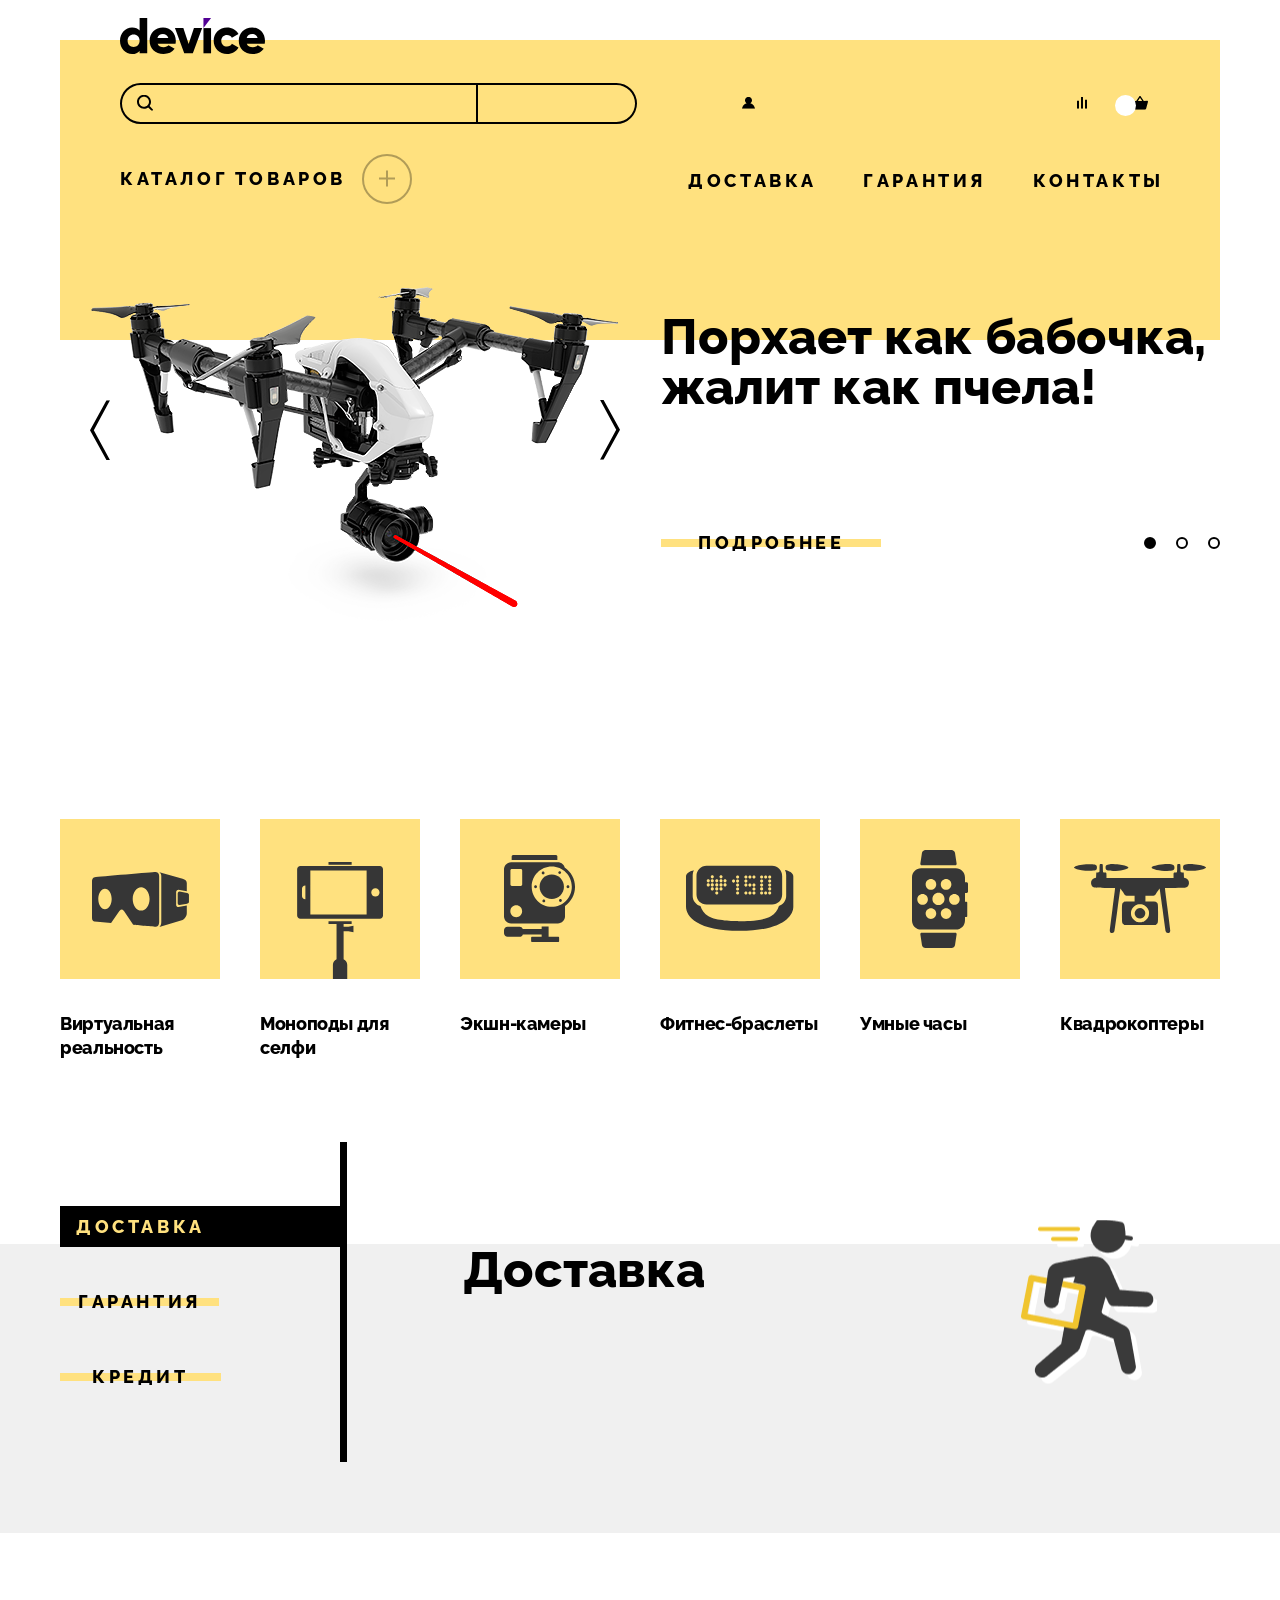
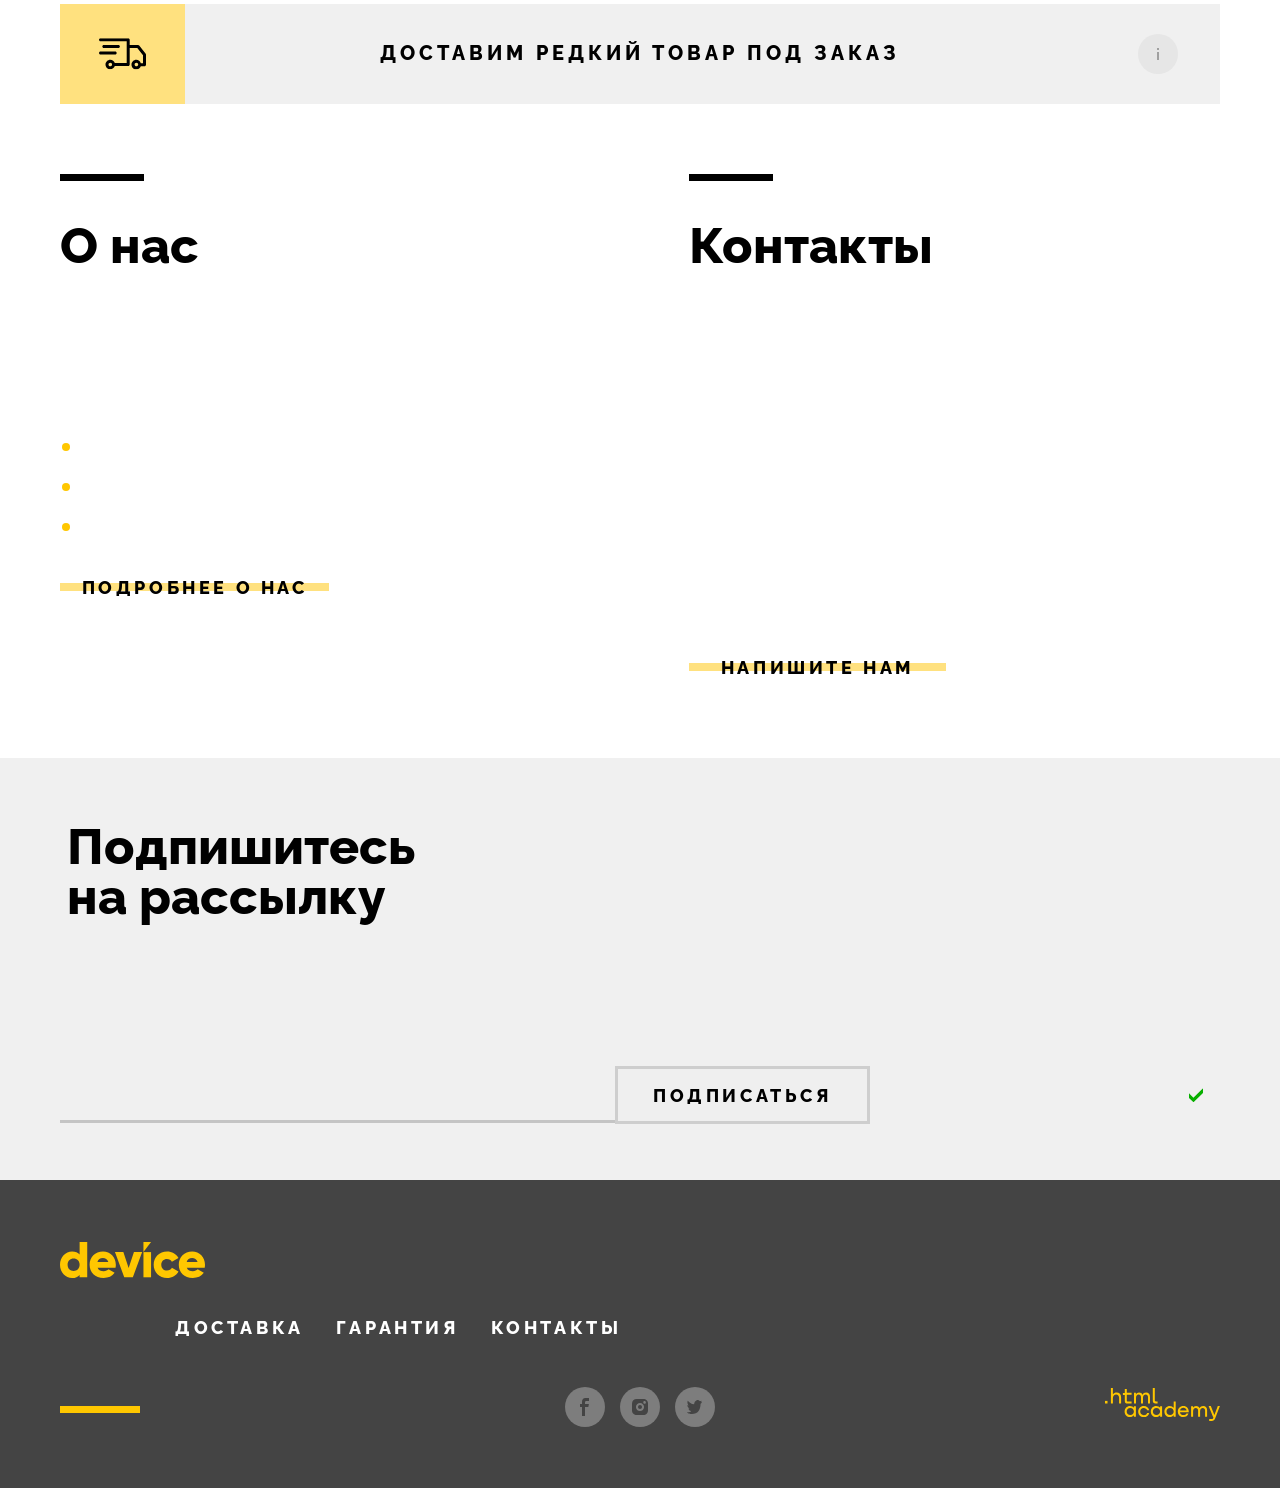
==== commit 712fdf6b: "Pixel Perfect, шлифовка по стандарртам академии, валидатор. Без JS" ====
--- a/index.html
+++ b/index.html
@@ -59,6 +59,8 @@
 
           <div class="nav-bar__sign-wrapper">
             <a class="nav-bar__sign-in-icon standart-state" href="#">Войти</a>
+
+            <a class="nav-bar__log-out-icon standart-state" href="#">Выйти</a>
           </div>
 
           <ul class="nav-bar__navigation-menu navigation-menu">
@@ -74,15 +76,19 @@
 
                     <ul class="popover__product-list">
                       <li class="popover__product-item">
-                        <img class="popover__product-img" src="img/Modal-window/product-1-small.jpg" alt="" width="39" height="43">
-                        <p class="popover__product-description popover__text">Любительская селфи-палка</p>
+                        <a class="popover__state-wrapper" href="#">
+                          <img class="popover__product-img" src="img/Modal-window/product-1-small.jpg" alt="" width="39" height="43">
+                          <p class="popover__product-description popover__text">Любительская селфи-палка</p>
+                        </a>
                         <button class="popover__product-delete-button" type="button">
                           <span class="visually-hidden">Удалить товар из корзины.</span>
                         </button>
                       </li>
                       <li class="popover__product-item">
-                        <img class="popover__product-img" src="img/Modal-window/product-2-small.jpg" alt=""  width="39" height="43">
-                        <p class="popover__product-description popover__text">Профессиональная селфи-палка</p>
+                        <a class="popover__state-wrapper" href="#">
+                          <img class="popover__product-img" src="img/Modal-window/product-2-small.jpg" alt=""  width="39" height="43">
+                          <p class="popover__product-description popover__text">Профессиональная селфи-палка</p>
+                        </a>
                         <button class="popover__product-delete-button" type="button">
                           <span class="visually-hidden">Удалить товар из корзины.</span>
                         </button>
@@ -440,10 +446,10 @@
                 <a class="service__link button button-yellow button-active" href="#"><span class="button-yellow-line"></span>Доставка</a>
               </li>
               <li class="service__item">
-                <a class="service__link button-yellow button"><span class="button-yellow-line" href="#"></span>Гарантия</a>
-              </li>
-              <li class="service__item">
-                <a class="service__link button-yellow button "><span class="button-yellow-line" href="#"></span>Кредит</a>
+                <a class="service__link button-yellow button" href="#"><span class="button-yellow-line" ></span>Гарантия</a>
+              </li>
+              <li class="service__item">
+                <a class="service__link button-yellow button" href="#"><span class="button-yellow-line" ></span>Кредит</a>
               </li>
             </ul>
           </div>
@@ -569,7 +575,7 @@
             </div>
 
             <div>
-              <a class="contacts__button button-yellow button"><span class="button-yellow-line" href="#"></span>Напишите нам</a>
+              <a class="contacts__button button-yellow button" tabindex="0" href="#"><span class="button-yellow-line"></span>Напишите нам</a>
             </div>
           </div>
         </section>
@@ -582,7 +588,9 @@
           <div class="subscribe__text-wrapper">
             <h2 class="subscribe__title section-title">Подпишитесь на рассылку</h2>
 
-            <p class="subscribe__text-main section-description">Еженедельный дайджест с обзорами новинок,<br> длительными тест-драйвами, распаковками, а также акции, спецпредложения и вот это вот всё.</p>
+            <div class="subscribe__text-container">
+              <p class="subscribe__text-main section-description">Еженедельный дайджест с обзорами новинок,<br> длительными тест-драйвами, распаковками, а также акции, спецпредложения и вот это вот всё.</p>
+            </div>
           </div>
 
           <div class="subscribe__form-container">
@@ -590,7 +598,7 @@
               <form class="subscribe__form" action="https://echo.htmlacademy.ru/" method="post">
                 <label class="suscribe__field field">
                   <span class="visually-hidden">E-mail</span>
-                  <input class="field-input" type="email" placeholder="Ваш e-mail" required>
+                  <input class="field-input" type="email" name="email" placeholder="Ваш e-mail" required>
                   <span class="suscribe__field-icon"></span>
                 </label>
                 <div class="subscribe__button-wrapper">
@@ -599,7 +607,7 @@
               </form>
             </div>
 
-            <div class="subscribe_text-wrapper">
+            <div class="subscribe__last-text-wrapper">
               <span class="visually-hidden">Зелёная галочка.</span>
               <p class="subscribe__text section-description">Это бесплатно</p>
             </div>
@@ -625,7 +633,9 @@
         </a>
 
         <div class="page-footer__contacts-list">
-          <address class="page-footer__adress">Санкт-Петербург, набережная реки Карповки, 5, литера П.</address>
+          <div class="page-footer__adress-wrapper">
+            <address class="page-footer__adress">Санкт-Петербург, набережная реки Карповки, 5, литера П.</address>
+          </div>
 
           <ul class="page-footer__information-menu">
             <li class="page-footer__information-menu-item">
@@ -639,7 +649,7 @@
             </li>
           </ul>
 
-          <a class="page-footer__number-phone" href="tel:+78128121212">Тел.: +7 (812) 812-12-12</a>
+          <div class="page-footer__phone-wrapper"><a class="page-footer__phone" href="tel:+78128121212">Тел.: +7 (812) 812-12-12</a></div>
         </div>
 
         <div class="page-footer__links-list">
@@ -719,7 +729,7 @@
         <form  class="modal__form" action="https://echo.htmlacademy.ru/" method="post">
           <label class="modal__form-item">
             Ваше имя:
-            <input class="modal__input modal__input-name" type="text" placeholder="Введите имя" onfocus="(this.type='date')" name="Name-of-client" required>
+            <input class="modal__input modal__input-name" type="text" placeholder="Введите имя" name="Name-of-client" required>
             <span class="modal__input-icon-name"></span>
             <span class="modal__input-message">Добавьте имя</span>
           </label>
--- a/css/style.css
+++ b/css/style.css
@@ -1,6 +1,6 @@
 @font-face {
   font-family: "Rubik";
-  src: url(../fonts/rubik/rubik-400.woff2);
+  src: url("../fonts/rubik/rubik-400.woff2");
   font-weight: 400;
   font-style: normal;
   font-display: swap;
@@ -8,7 +8,7 @@
 
 @font-face {
   font-family: "Rubik";
-  src: url(../fonts/rubik/rubik-700.woff2);
+  src: url("../fonts/rubik/rubik-700.woff2");
   font-weight: 700;
   font-style: normal;
   font-display: swap;
@@ -16,7 +16,7 @@
 
 @font-face {
   font-family: "Raleway";
-  src: url(../fonts/raleway/raleway-800.woff2);
+  src: url("../fonts/raleway/raleway-800.woff2");
   font-weight: 800;
   font-style: normal;
   font-display: swap;
@@ -29,14 +29,14 @@
 
   font-family: "Rubik", sans-serif;
   font-size: 18px;
-
   color: #000000;
-  background: #FFFFFF;
+  background: #ffffff;
 }
 
 body {
-  padding: 0;
-  margin: 0
+  min-width: 1240px;
+  padding: 0;
+  margin: 0;
 }
 
 .catalog-main {
@@ -47,29 +47,37 @@
   min-height: 100%;
   max-width: 1160px;
   margin: 0 auto;
+  padding: 0 40px;
 }
 
 .background-container {
-  background: #F0F0F0;
+  background: #f0f0f0;
 }
 
 .visually-hidden {
   position: absolute;
+
   width: 1px;
   height: 1px;
   margin: -1px;
   padding: 0;
+
   border: 0;
   clip: rect(0 0 0 0);
   overflow: hidden;
 }
 
+.disabled {
+  opacity: 0.1;
+  pointer-events: none;
+}
+
 .standart-state:hover {
   opacity: 0.6;
 }
 
 .standart-state:focus-visible {
-  outline: 2px solid #AF4FFF;
+  outline: 2px solid #af4fff;
 }
 
 .standart-state:active {
@@ -77,24 +85,29 @@
 }
 
 .section-title {
-  font-family: 'Raleway';
+  margin: 0;
+  padding: 0;
+
+  font-family: "Raleway", sans-serif;
   font-weight: 800;
   font-size: 50px;
   line-height: 50px;
-  margin: 0;
-  padding: 0;
 }
 
 .section-description {
+  margin: 0;
+  padding: 0;
+
   line-height: 30px;
-  margin: 0;
-  padding: 0;
-
   color: #444444;
 }
 
 .button {
-  font-family: 'Raleway';
+  position: relative;
+
+  padding: 10px 0;
+
+  font-family: "Raleway", sans-serif;
   font-weight: 800;
   color: inherit;
   line-height: 21px;
@@ -102,21 +115,19 @@
   letter-spacing: 0.2em;
   text-transform: uppercase;
   text-decoration: none;
-
-  position: relative;
-  padding: 10px 0;
+  cursor: pointer;
 }
 
 .button-yellow-line {
-  height: 8px;
-  width: 100%;
-
-  background: #FFE17F;
-
   position: absolute;
   top: 40%;
   left: 0;
   z-index: -1;
+
+  height: 8px;
+  width: 100%;
+
+  background: #FFE17F;
 }
 
 .button-yellow:hover {
@@ -131,15 +142,18 @@
   background: #FFCC33;
 }
 
-.button-yellow:disabled, .button-yellow:disabled:hover {
+.button-yellow:disabled,
+.button-yellow:disabled:hover {
   opacity: 0.3;
 }
 
 .service__list .button-active {
+  display: block;
+
+  text-align: start;
+
   background: #000000;
   color: #FFE17F;
-  display: block;
-  text-align: start;
 }
 
 .button-active:hover {
@@ -160,10 +174,12 @@
 /* header */
 
 .header-nav {
+  position: relative;
+
+  margin: 40px 0 0 0;
+  padding: 43px 60px 0 60px;
+
   background-color: #FFE17F;
-  padding: 43px 60px 0 60px;
-  margin: 40px 0 0 0;
-  position: relative;
 }
 
 .header-nav__logo {
@@ -185,11 +201,11 @@
 }
 
 .header-nav__last-wrapper {
+  position: relative;
+
   display: flex;
   justify-content: space-between;
   align-items: flex-start;
-  position: relative;
-
   padding: 0 0 22.6px 0;
 }
 
@@ -199,18 +215,16 @@
   display: flex;
   flex-wrap: wrap;
   justify-content: space-between;
+  align-items: center;
   margin-bottom: 30px;
+}
+
+.nav-bar__form {
+  display: flex;
 }
 
 .nav-bar__form-wrapper {
   max-width: 517px;
-}
-
-.nav-bar__form {
-  display: flex;
-}
-
-.nav-bar__form-wrapper {
   flex: 1 0 auto;
 }
 
@@ -219,22 +233,24 @@
   margin: 0;
   padding: 8.4px 8.4px 8.4px 44px;
   box-sizing: border-box;
-
-  border: 2px solid #000000;
-  border-right: 1px solid #000000;
-  border-radius: 50px 0px 0px 50px;
-  background: #FFE17F;
 
   font-size: 16px;
   line-height: 20px;
   font-family: inherit;
+
+  border: 2px solid #000000;
+  border-right: 1px solid #000000;
+  border-radius: 50px 0 0 50px;
+  background: #FFE17F;
 }
 
 .nav-bar__field-input:focus-visible {
   outline: none;
 }
 
-.nav-bar__field-input:disabled, .nav-bar__field-input:disabled:hover {
+.nav-bar__field-input:disabled,
+.nav-bar__field-input:disabled:hover,
+.nav-bar__field-input:disabled ~ .nav-bar__field-icon {
   opacity: 0.3;
 }
 
@@ -244,21 +260,22 @@
 
 .nav-bar__button-wrapper:focus-visible {
   outline: 2px solid #AF4FFF;
+  outline-offset: 2px;
 }
 
 .nav-bar__button {
   width: 100%;
   padding: 8.4px 55.5px;
+
+  font-size: 16px;
+  line-height: 20px;
+  font-family: inherit;
+  cursor: pointer;
 
   border: 2px solid #000000;
   border-radius: 0 50px 50px 0;
   background: #FFE17F;
   border-left: 1px solid #000000;
-
-  font-size: 16px;
-  line-height: 20px;
-  font-family: inherit;
-  cursor: pointer;
 }
 
 .nav-bar__button:hover {
@@ -275,86 +292,105 @@
   color: rgba(255, 255, 255, 0.3);
 }
 
-.nav-bar__button:disabled, .nav-bar__button:disabled:hover {
+.nav-bar__button:disabled,
+.nav-bar__button:disabled:hover {
   opacity: 0.3;
 }
 
 .nav-bar__field {
+  display: flex;
   position: relative;
-  display: flex;
 }
 
 .nav-bar__field:focus-visible {
   outline: 2px solid #AF4FFF;
+  outline-offset: 2px;
 }
 
 .nav-bar__field-icon {
-  background-image: url(../icons/header/search.svg);
+  position: absolute;
+  top: 12px;
+  left: 17px;
+
+  display: block;
   width: 16px;
   height: 16px;
 
-  display: block;
-  position: absolute;
-  top: 12px;
-  left: 16px;
+  background-image: url("../icons/header/search.svg");
+  background-repeat: no-repeat;
+  background-position: center;
 }
 
 .nav-bar__sign-wrapper {
-  min-width: 231px;
   display: flex;
   flex-wrap: wrap;
   justify-content: space-between;
+  width: 231px;
 }
 
 .nav-bar__sign-in-icon {
+  display: flex;
+  align-items: center;
+  max-width: 160px;
+
   text-decoration: none;
   color: inherit;
   line-height: 30px;
-  display: flex;
-  align-items: center;
 }
 
 .nav-bar__log-out-icon {
+  display: none;
+  align-items: center;
+
   line-height: 30px;
   text-decoration: none;
   color: inherit;
-  display: flex;
-  align-items: center;
-
   opacity: 0.3;
 }
 
+.nav-bar__log-out-icon-active {
+  display: flex;
+}
+
 .nav-bar__sign-in-icon::before {
-  content: "";
-  background: url(../icons/header/login.svg) no-repeat center;
+  display: block;
   width: 13px;
   height: 12px;
-  display: block;
   margin-right: 13px;
+
+  content: "";
+  background: url("../icons/header/login.svg") no-repeat center;
 }
 
 /* navigation-menu */
 
 .navigation-menu {
+  display: flex;
+  flex-wrap: wrap;
+  justify-content: space-between;
+  max-width: 241px;
+  margin: 0;
+  padding: 0;
+
   list-style: none;
-  margin: 0;
-  padding: 0;
-  display: flex;
-  min-width: 241px;
-  justify-content: space-between;
 }
 
 .navigation-menu__link {
+  display: flex;
+  align-items: center;
+  height: 100%;
+
   text-decoration: none;
   color: inherit;
-  display: flex;
-  align-items: center;
   line-height: 30px;
-  height: 100%;
 }
 
 .navigation-menu__item {
   position: relative;
+}
+
+.navigation-menu__item:first-child {
+  margin-right: 16px;
 }
 
 .navigation-menu__item:last-child .navigation-menu__link {
@@ -363,39 +399,42 @@
 }
 
 .navigation-menu__icon {
+  position: absolute;
+  top: 23%;
+  left: 3%;
+
+  display: flex;
+  align-items: center;
+  justify-content: center;
   width: 21px;
   height: 21px;
-  border-radius: 50%;
-  background: #FFFFFF;
-
-  display: flex;
-  align-items: center;
-  justify-content: center;
-  position: absolute;
-  top: 23%;
-  left: 3%;
 
   font-weight: 400;
   font-size: 14px;
   line-height: 17px;
+
+  border-radius: 50%;
+  background: #FFFFFF;
 }
 
 .navigation-menu__item:first-child .navigation-menu__link::before {
-  content: "";
-  background: url(../icons/header/sort.svg) no-repeat center;
+  display: block;
   width: 10px;
   height: 12px;
+  margin-right: 11px;
+
+  content: "";
+  background: url("../icons/header/sort.svg") no-repeat center;
+}
+
+.navigation-menu__item:last-child .navigation-menu__link::before {
   display: block;
+  min-width: 16px;
+  height: 14px;
   margin-right: 12px;
-}
-
-.navigation-menu__item:last-child .navigation-menu__link::before {
+
   content: "";
-  background: url(../icons/header/cart.svg) no-repeat center;
-  width: 16px;
-  height: 14px;
-  display: block;
-  margin-right: 12px;
+  background: url("../icons/header/cart.svg") no-repeat center;
 }
 
 /* breadcrumbs */
@@ -409,24 +448,25 @@
 }
 
 .breadcrumbs {
+  display: flex;
+  flex-wrap: wrap;
   padding: 0;
   margin: 0 0 35px 0;
+
   list-style-type: none;
-
-  display: flex;
 }
 
 .breadcrumbs__link {
+  display: flex;
+  align-items: center;
+
   text-decoration: none;
   color: inherit;
   font-size: 16px;
   line-height: 19px;
-
-  display: flex;
-  align-items: center;
-}
-
-.breadcrumbs__item:not(:last-child) {
+}
+
+.breadcrumbs__link:not(:last-child) {
   margin-right: 18px;
 }
 
@@ -450,30 +490,31 @@
 }
 
 .breadcrumbs__arrow {
+  display: block;
   width: 4px;
   height: 7px;
-  background: url(../icons/catalog/nav-arrow.svg) no-repeat center;
+  margin: 0 16px 0 0;
+
+  background: url("../icons/catalog/nav-arrow.svg") no-repeat center;
   opacity: 0.2;
-
-  display: block;
-
-  margin: 0 16px 0 0;
 }
 
 /* dropdown */
 
 .dropdown__form {
+  position: relative;
+
   line-height: 21px;
-  position: relative;
 }
 
 .dropdown__title {
   display: flex;
   align-items: center;
-  font-family: 'Raleway';
+  max-width: 300px;
+
+  font-family: "Raleway", sans-serif;
   font-weight: 800;
   font-size: 18px;
-
   letter-spacing: 0.2em;
   text-transform: uppercase;
   cursor: pointer;
@@ -481,18 +522,20 @@
 
 .dropdown__title:focus-visible {
   outline: 2px solid #AF4FFF;
+  outline-offset: 2px;
 }
 
 .dropdown__form summary::after {
+  min-width: 50px;
+  height: 50px;
+  margin-left: 16px;
+  box-sizing: border-box;
+
   content: "";
   opacity: 0.3;
   border: 2px solid #000000;
-  width: 50px;
-  height: 50px;
   border-radius: 50%;
-  background: url(../icons/header/plus.svg) no-repeat center center;
-  margin-left: 16px;
-  box-sizing: border-box;
+  background: url("../icons/header/plus.svg") no-repeat center center;
 }
 
 .dropdown__form summary:hover::after,
@@ -501,7 +544,7 @@
 }
 
 details[open] > summary::after {
-  background: url(../icons/header/minus.svg) no-repeat center center;
+  background: url("../icons/header/minus.svg") no-repeat center center;
 }
 
 details[open] > .dropdown__list-wrapper {
@@ -516,15 +559,14 @@
   list-style: none;
 }
 
-.dropdown__item-active {
-  border-bottom: 1px solid black;
+.dropdown__item-active .dropdown__link {
+  border-bottom: 2px solid #000000;
   padding: 0 0 2px 0;
 }
 
 .dropdown__link {
   text-decoration: none;
   color: inherit;
-
   font-size: 16px;
   line-height: 18px;
 }
@@ -536,40 +578,45 @@
 }
 
 .dropdown__list {
-  margin: 0;
-  padding: 0;
-
   display: flex;
   flex-direction: column;
   gap: 18px;
+  margin: 0;
+  padding: 0;
 }
 
 /* information-menu */
 
 .information-menu {
-  display: flex;
-  justify-content: space-between;
+  position: absolute;
+  right: -1px;
+
+  display: grid;
+  grid-template-columns: repeat(3, auto);
+  gap: 10px 47px;
+  max-width: 520px;
   margin: 15.8px 0;
   padding: 0;
+
   list-style: none;
-  min-width: 471px;
-  position: absolute;
-  right: -1px;
 }
 
 .information-menu__link {
-  font-family: 'Raleway';
+  font-family: "Raleway", sans-serif;
   font-weight: 800;
   line-height: 21px;
   letter-spacing: 0.2em;
   text-transform: uppercase;
   text-decoration: none;
   color: inherit;
-
-}
-
-.information-menu__item-active {
-  border-bottom: 2px solid black;
+}
+
+.information-menu__item {
+  max-width: 128px;
+}
+
+.information-menu__item-active .information-menu__link {
+  border-bottom: 2px solid #000000;
   padding: 0 0 5px 0;
 }
 
@@ -600,11 +647,11 @@
   display: flex;
   align-items: center;
   justify-content: flex-end;
-  padding: 16px 0 0 0;
   height: 135px;
   width: 100%;
-
-  background:#FFE17F;
+  padding: 16px 0 0 0;
+
+  background: #FFE17F;
 }
 
 .main-slaider__number {
@@ -620,12 +667,12 @@
 
 .main-slaider__lower-background {
   display: flex;
-
   margin-top: -14px;
 }
 
 .main-slaider__left-part {
   position: relative;
+
   margin-right: 41px;
 }
 
@@ -636,23 +683,20 @@
 }
 
 .main-slider__controls {
+  position: absolute;
+  top: 211px;
+
   display: flex;
   justify-content: space-between;
-  position: absolute;
-  top: 211px;
   width: 100%;
 }
 
 .main-slaider__button {
-  background: url(../icons/index/right-tall-arrow.svg) no-repeat center;
-
+  display: block;
   width: 20px;
   height: 60px;
-  display: block;
-}
-
-.main-slaider__button:disabled, .main-slaider__button:disabled:hover {
-  opacity: 0.1;
+
+  background: url("../icons/index/right-tall-arrow.svg") no-repeat center;
 }
 
 .main-slaider__prev {
@@ -662,6 +706,7 @@
 
 .main-slaider__right-part {
   z-index: 1;
+
   padding: 123px 0 0 0;
 }
 
@@ -679,7 +724,6 @@
   display: flex;
   align-items: center;
   justify-content: space-between;
-
   margin-bottom: 49px;
 }
 
@@ -688,11 +732,11 @@
 }
 
 .content-slaider__navigation-list {
-  margin: 0;
-  padding: 0;
+  display: flex;
+  margin: 0;
+  padding: 0;
+
   list-style-type: none;
-
-  display: flex;
 }
 
 .content-slaider__navigation-item {
@@ -704,23 +748,24 @@
 }
 
 .content-slaider__navigation-button {
+  position: relative;
+
+  display: block;
   width: 12px;
   height: 12px;
-
-  display: block;
   box-sizing: border-box;
-  position: relative;
 
   border: 2px solid #000000;
   border-radius: 50%;
 }
 
 .content-slaider__navigation-button-ouline {
+  position: absolute;
+  right: -2px;
+  top: -1px;
+
   width: 16px;
   height: 16px;
-  position: absolute;
-  right: -2px;
-  top: -1px;
 }
 
 .content-slaider__navigation-button-ouline:focus {
@@ -732,19 +777,18 @@
 }
 
 .content-slaider__navigation-button_active {
-  background:#000000;
+  background: #000000;
 }
 
 .content-slaider__property-list {
+  display: flex;
+  flex-wrap: wrap;
   padding: 0;
   margin: 0;
   margin-bottom: 38px;
 
   list-style-type: none;
   line-height: 30px;
-
-  display: flex;
-  flex-wrap: wrap;
 }
 
 .content-slaider__property-item:not(:last-child) {
@@ -752,17 +796,16 @@
 }
 
 .content-slaider__property-title {
+  margin: 0 0 11px 0;
+
   font-size: 36px;
-
-  margin: 0;
-  margin-bottom: 12px;
 }
 
 .content-slaider__property-text {
   margin: 0;
 
   font-size: 16px;
-  color:#444444;
+  color: #444444;
 }
 
 /* product-categories */
@@ -775,7 +818,6 @@
   display: grid;
   grid-template-columns: repeat(auto-fit, 160px);
   gap: 40px;
-
   margin: 0;
   padding: 0;
 
@@ -783,10 +825,10 @@
 }
 
 .product-categories__img {
-  background: #FFE17F;
-
   display: block;
   margin-bottom: 33px;
+
+  background: #FFE17F;
 }
 
 .product-categories__item:hover .product-categories__img {
@@ -795,6 +837,7 @@
 
 .product-categories__item:focus-visible {
   outline: 2px solid #AF4FFF;
+  outline-offset: 2px;
 }
 
 .product-categories__item:active {
@@ -807,34 +850,35 @@
 }
 
 .product-categories__text {
-  font-family: 'Raleway';
+  padding: 0;
+  margin: 0;
+  min-height: 60px;
+
+  font-family: "Raleway", sans-serif;
   font-weight: 800;
   line-height: 24px;
   letter-spacing: -0.02em;
-
-  padding: 0;
-  margin: 0;
-  min-height: 60px;
 }
 
 /* services */
 
 .services-list {
+  padding: 0;
+  margin: 0;
+
   list-style-type: none;
-
-  padding: 0;
-  margin: 0;
 }
 
 
 /* service */
 
 .service {
+  position: relative;
+
+  margin-bottom: 72px;
+
   text-decoration: none;
   color: inherit;
-
-  position: relative;
-  margin-bottom: 72px;
 }
 
 .service:not(:first-child) {
@@ -842,12 +886,12 @@
 }
 
 .service__background {
+  position: absolute;
+  top: 102px;
+  z-index: -1;
+
   width: 100%;
   min-height: 289px;
-
-  position: absolute;
-  top: 102px;
-  z-index: -1;
 
   background: #F0F0F0;
 }
@@ -859,12 +903,12 @@
 
 .service__container {
   order: 1;
-  padding: 0 63px 0 116px;
+
+  display: flex;
+  align-items: center;
   min-width: 729px;
   box-sizing: border-box;
-
-  display: flex;
-  align-items: center;
+  padding: 0 63px 0 116px;
 }
 
 .services__item:nth-of-type(2) .service__container,
@@ -881,12 +925,11 @@
 }
 
 .service__list {
+  padding: 64px 0 65px 0;
+  margin: 0;
+  box-sizing: border-box;
+
   list-style-type: none;
-
-  padding: 64px 0 65px 0;
-  margin: 0;
-  box-sizing: border-box;
-
   border-right: 7px solid #000000;
 }
 
@@ -912,21 +955,24 @@
 }
 
 .service:nth-child(1) .service__icon {
-  background: url(../img/Index/3.Delivery/1-slaider.png) no-repeat center;
   width: 136px;
   height: 164px;
+
+  background: url("../img/Index/3.Delivery/1-slaider.png") no-repeat center;
 }
 
 .service:nth-child(2) .service__icon {
-  background: url(../img/Index/3.Delivery/2-slaider.png) no-repeat center;
   width: 171px;
   height: 195px;
+
+  background: url("../img/Index/3.Delivery/2-slaider.png") no-repeat center;
 }
 
 .service:nth-child(3) .service__icon {
-  background: url(../img/Index/3.Delivery/3-slaider.png) no-repeat center;
   width: 156px;
   height: 188px;
+
+  background: url("../img/Index/3.Delivery/3-slaider.png") no-repeat center;
 }
 
 .service__icon {
@@ -950,6 +996,7 @@
 
 .delivery-order__body:focus-visible {
   outline: 2px solid #AF4FFF;
+  outline-offset: 2px;
 }
 
 .delivery-order__body:active {
@@ -957,15 +1004,20 @@
 }
 
 .delivery-order__icon {
-  background: url(../icons/index/delivery.svg) no-repeat center;
   width: 47px;
   height: 31px;
   padding: 35px 39px 34px;
+
+  background: url("../icons/index/delivery.svg") no-repeat center;
   background-color: #FFE17F;
 }
 
 .delivery-order__link {
-  font-family: 'Raleway';
+  display: flex;
+  align-items: center;
+  justify-content: center;
+
+  font-family: "Raleway", sans-serif;
   font-weight: 800;
   font-size: 20px;
   line-height: 23px;
@@ -976,16 +1028,13 @@
   text-decoration: none;
 
   background: #F0F0F0;
-
+}
+
+.delivery-order__additional {
   display: flex;
   align-items: center;
   justify-content: center;
-}
-
-.delivery-order__additional {
-  display: flex;
-  align-items: center;
-  justify-content: center;
+
   background: #F0F0F0;
 }
 
@@ -998,24 +1047,29 @@
   background-color: #DCDCDC80;
 }
 
+.delivery-order__body:hover .delivery-order__additional-icon {
+  background: url("data:image/svg+xml;charset=UTF-8,%3csvg width='2' height='12' viewBox='0 0 2 12' fill='none' xmlns='http://www.w3.org/2000/svg'%3e%3cg opacity='1' clip-path='url(%23clip0_45319_68)'%3e%3cpath d='M2 0H0V2H2V0Z' fill='black'/%3e%3cpath d='M2 4H0V12H2V4Z' fill='black'/%3e%3c/g%3e%3cdefs%3e%3cclipPath id='clip0_45319_68'%3e%3crect width='2' height='12' fill='white'/%3e%3c/clipPath%3e%3c/defs%3e%3c/svg%3e") no-repeat center;
+  border-radius: 50%;
+  background-color: #DCDCDC80;
+}
+
 /* information */
 
 .information-wrapper {
   display: flex;
   justify-content: space-between;
-
   margin-bottom: 79px;
 }
 
 .line-title {
+  order: -1;
+
+  display: block;
   width: 84px;
   height: 7px;
-  display: block;
   margin-bottom: 40px;
 
   background: #000000;
-
-  order: -1;
 }
 
 /* about-us */
@@ -1040,9 +1094,14 @@
   max-width: 497px;
 }
 
+.about-us__text:first-child {
+  margin-bottom: 2px;
+}
+
 .about-us__list {
-  margin: 0px 0px 10px 0;
-  padding: 0;
+  margin: 0 0 11px 0;
+  padding: 0;
+
   list-style-type: none;
 }
 
@@ -1052,6 +1111,7 @@
   display: flex;
   align-items: center;
   padding: 0 0 0 2px;
+  max-width: 460px;
 
   font-weight: 700;
   letter-spacing: -0.02em;
@@ -1059,8 +1119,8 @@
 
 .about-us__item::before {
   display: block;
-  content: '';
-  width: 8px;
+  content: "";
+  min-width: 8px;
   height: 8px;
   margin: 0 26px 0 0;
 
@@ -1069,7 +1129,7 @@
 }
 
 .about-us__item:not(:last-child) {
-  margin-bottom: 19px;
+  margin-bottom: 18px;
 }
 
 .about-us__button {
@@ -1111,30 +1171,31 @@
   margin: 0 0 10px 0;
 }
 
-.contacts__line__adress  {
+.contacts__line__adress {
   font-style: normal;
 }
 
 .contacts__phone {
+  position: relative;
+
   text-decoration: none;
-  position: relative;
 }
 
 .contacts__phone::before {
-  content: '';
+  position: absolute;
+  top: 18px;
+
   width: 100%;
   height: 1px;
+
+  content: "";
   background: #444444;
-
-  position: absolute;
-  top: 18px;
 }
 
 .contacts__button {
   padding: 9.6px 32px;
 }
 
-
 /* subscribe */
 
 .subscribe {
@@ -1146,18 +1207,21 @@
 }
 
 .subscribe__text-wrapper {
+  display: flex;
+  align-items: flex-end;
   margin-bottom: 144px;
-
-  display: flex;
-  align-items: flex-end;
 }
 
 .subscribe__title {
   padding-left: 7px;
   max-width: 348px;
-}
-
-.subscribe__text-main {
+  align-self: flex-start;
+}
+
+.subscribe__text-container {
+  display: flex;
+  flex-direction: column;
+  gap: 20px;
   max-width: 554px;
   margin-left: auto;
 }
@@ -1165,6 +1229,7 @@
 .subscribe__form-container {
   display: flex;
   justify-content: space-between;
+  align-items: center;
 }
 
 .subscribe__form-wrapper {
@@ -1184,18 +1249,18 @@
 }
 
 .subscribe__button {
-  box-sizing:border-box;
+  box-sizing: border-box;
   padding: 15.6px 35px;
 
-  border: 3px solid #CECECE;
-
-  font-family: 'Raleway';
+  font-family: "Raleway", sans-serif;
   font-weight: 800;
   line-height: 21px;
   font-size: 18px;
   letter-spacing: 0.2em;
   text-transform: uppercase;
+
   cursor: pointer;
+  border: 3px solid #CECECE;
 }
 
 .subscribe__button:hover {
@@ -1207,11 +1272,11 @@
   background: #DCDCDC;
 }
 
-.subscribe_text-wrapper {
-  display: flex;
-  align-items: center;
-
-  min-width: 160px;
+.subscribe__last-text-wrapper {
+  display: flex;
+  flex-wrap: wrap;
+  align-items: center;
+  max-width: 160px;
 }
 
 .subscribe__text {
@@ -1220,13 +1285,15 @@
 }
 
 .subscribe__text::before {
-  content: '';
-  background: url(../icons/index/tick-big.svg) no-repeat center;
+  display: block;
   width: 16px;
   height: 16px;
-  display: block;
   margin-right: 16.5px;
-}
+
+  content: "";
+  background: url("../icons/index/tick-big.svg") no-repeat center;
+}
+
 /* field */
 
 .field-input {
@@ -1235,15 +1302,14 @@
   box-sizing: border-box;
   padding: 0 17px 0 17px;
 
+  font-family: "Rubik", sans-serif;
+  font-size: 18px;
+  line-height: 30px;
+  color: #000000;
+
   border: none;
   border-bottom: 3px solid #C4C4C4;
-
   background: #F0F0F0;
-
-  font-family: 'Rubik';
-  font-size: 18px;
-  line-height: 30px;
-  color:#000000;
 }
 
 .field-input::placeholder {
@@ -1252,6 +1318,7 @@
 
 .field-input__error {
   color: #444444;
+
   background-color: #FFFFFF;
   border-color: #FF3D3D;
 }
@@ -1262,6 +1329,7 @@
 
 .field-input:focus {
   color: #444444;
+
   outline: none;
   background-color: #FFFFFF;
 }
@@ -1304,8 +1372,15 @@
 
 .page-footer__contacts-list {
   display: flex;
-
-  margin-bottom: 47px;
+  margin-bottom: 48px;
+}
+
+.page-footer__adress-wrapper {
+  display: flex;
+  flex-direction: column;
+  gap: 10px;
+  max-width: 236px;
+  margin-right: 115px;
 }
 
 .page-footer__adress {
@@ -1313,25 +1388,20 @@
   line-height: 20px;
   font-style: normal;
   color: #FFFFFF;
-
-  max-width: 236px;
-  margin-right: 115px;
 }
 
 .page-footer__information-menu {
-  display: flex;
+  display: grid;
+  grid-template-columns: repeat(3, auto);
+  gap: 20px 32px;
+  margin: 0;
+  padding: 4px 0 0 0;
+
   list-style-type: none;
-
-  margin: 0;
-  padding: 2px 0 0 0;
-}
-
-.page-footer__information-menu-item:not(:last-child) {
-  margin-right: 32px;
 }
 
 .page-footer__information-menu-link {
-  font-family: 'Raleway';
+  font-family: "Raleway", sans-serif;
   font-weight: 800;
   font-size: 18px;
   line-height: 21px;
@@ -1359,15 +1429,21 @@
   text-underline-offset: 8px;
   text-decoration-thickness: 2px;
   text-decoration-color: #FFC700;
-
   opacity: 0.3;
 }
 
-.page-footer__number-phone {
+.page-footer__phone-wrapper {
+  display: flex;
+  flex-direction: column;
+  gap: 10px;
+  margin: 6px 4px 0 auto;
+  max-width: 175px;
+}
+
+.page-footer__phone {
   position: relative;
 
   display: flex;
-  margin: 5px 5px 0 auto;
 
   font-size: 16px;
   line-height: 20px;
@@ -1375,34 +1451,35 @@
   color: #FFFFFF;
 }
 
-.page-footer__number-phone::before {
-  content: '';
+.page-footer__phone::before {
+  position: absolute;
+  top: 18px;
+
   width: 100%;
   height: 1px;
+
   background: #FFFFFF;
-
-  position: absolute;
-  top: 18px;
-}
-
-.page-footer__number-phone:hover {
+  content: "";
+}
+
+.page-footer__phone:hover {
   color: #FFC700;
 }
 
-.page-footer__number-phone:hover::before {
+.page-footer__phone:hover::before {
   background: #FFC700;
 }
 
-.page-footer__number-phone:focus-visible {
+.page-footer__phone:focus-visible {
   outline: 2px solid #AF4FFF;
 }
 
-.page-footer__number-phone:active {
+.page-footer__phone:active {
   color: #FFC700;
   opacity: 0.3;
 }
 
-.page-footer__number-phone:active::before {
+.page-footer__phone:active::before {
   background: #FFC700;
 }
 
@@ -1412,13 +1489,12 @@
 }
 
 .page-footer__span {
+  display: inline-block;
   width: 80px;
   height: 7px;
-  display: inline-block;
+  margin-right: 34px;
 
   background: #FFC700;
-
-  margin-right: 34px;
 }
 
 .page-footer__social-wrapper {
@@ -1442,27 +1518,24 @@
 .social {
   display: flex;
   justify-content: center;
+  flex-wrap: wrap;
+  gap: 15px;
+  max-width: 444px;
+  margin: 0 auto;
+  padding: 0;
 
   list-style-type: none;
-
-  margin: 0;
-  padding: 0;
-}
-
-.social__item:not(:last-child) {
-  margin-right: 15px;
 }
 
 .social__link {
+  display: flex;
+  align-items: center;
+  justify-content: center;
+  width: 40px;
+  height: 40px;
+
   background: rgba(255, 255, 255, 0.3);
   border-radius: 50%;
-
-  width: 40px;
-  height: 40px;
-
-  display: flex;
-  align-items: center;
-  justify-content: center;
 }
 
 .social__link:hover {
@@ -1487,18 +1560,16 @@
   display: flex;
   align-items: center;
   flex-direction: column;
-
   padding: 25px 0 0 0;
 }
 
 .filter__fieldset {
   margin: 0 0 35.5px 0;
   padding: 12px 0 0 0;
+  box-sizing: border-box;
 
   border: none;
   border-top: 2px solid #000000;
-
-  box-sizing: border-box;
 }
 
 .filter__fieldset:first-child {
@@ -1514,15 +1585,15 @@
 }
 
 .filter__main-title {
-  font-family: 'Raleway';
+  margin: 0 0 60px 0;
+  padding: 0;
+
+  font-family: "Raleway", sans-serif;
   font-weight: 800;
   font-size: 16px;
   line-height: 19px;
   letter-spacing: 0.2em;
   text-transform: uppercase;
-
-  margin: 0 0 60px 0;
-  padding: 0;
 }
 
 .filter__title {
@@ -1542,50 +1613,60 @@
 
 
 .filter__list {
+  margin: 0;
+  padding: 0;
+
   list-style-type: none;
-  margin: 0;
-  padding: 0;
 }
 
 .filter__button {
-  background: url(../icons/catalog/yellow-line.svg) no-repeat center;
-
   padding: 10px 47.45px;
-}
+  margin: 0;
+
+  font-size: 18px;
+
+  border: none;
+  background: url("../icons/catalog/yellow-line.svg") no-repeat center;
+}
+
 /* range */
 
 .range__scale {
+  position: relative;
+
+  height: 2px;
+  margin-bottom: 16px;
+
   background-color: #DCDCDC;
-  height: 2px;
-
-  position: relative;
-  margin-bottom: 16px;
 }
 
 .range__bar {
-  background-color: #000000;
-  height: 2px;
-
   position: absolute;
   left: 0;
   right: 81px;
+
+  height: 2px;
+
+  background-color: #000000;
 }
 
 .range__toogle {
+  position: absolute;
+
   width: 18px;
   height: 18px;
+
   border-radius: 50%;
   background: #EBEBEB;
   border: 2px solid #000000;
-
-  position: absolute;
   cursor: pointer;
 }
 
 .range__toogle:hover {
+  z-index: 2;
+
   border: 2px solid rgba(0, 0, 0, 0.5);
   background: #EBEBEB;
-  z-index: 2;
 }
 
 .range__toogle:focus-visible {
@@ -1612,23 +1693,25 @@
 }
 
 .range__label {
-  font-family: 'Rubik';
+  font-family: "Rubik", sans-serif;
   font-size: 15px;
   line-height: 18px;
   color: rgba(0, 0, 0, 0.3);
 }
 
 .range__input {
-  font-family: 'Rubik';
+  width: 61px;
+  padding: 0 2px;
+  margin: 0;
+
+  font-family: "Rubik", sans-serif;
   font-size: 15px;
   line-height: 18px;
   color: rgba(0, 0, 0, 0.3);
+
   background-color: transparent;
-
+  appearance: textfield;
   border: none;
-  padding: 0 2px;
-  margin: 0;
-  appearance: textfield;
 }
 
 .range__label:first-child {
@@ -1649,6 +1732,7 @@
 
 .control {
   position: relative;
+
   display: block;
   padding-left: 36px;
 
@@ -1657,29 +1741,32 @@
 }
 
 .control__input[type="checkbox"]:checked + .control__mark::before {
-  content: '';
-  position: absolute;
+  position: absolute;
+
   width: 10px;
   height: 10px;
-  background: url(../icons/catalog/tick\ 1.svg) no-repeat center;
+
+  content: "";
+  background: url("../icons/catalog/tick\ 1.svg") no-repeat center;
 }
 
 .control__input[type="checkbox"]:checked + .control__mark {
-  border-color:#000000;
+  border-color: #000000;
 }
 
 .control__input[type="radio"]:checked + .control__mark::before {
-  content: '';
-  position: absolute;
+  position: absolute;
+
   width: 8px;
   height: 8px;
 
+  content: "";
   background: #000000;
   border-radius: 50%;
 }
 
 .control__input[type="radio"]:checked + .control__mark {
-  border-color:#000000;
+  border-color: #000000;
 }
 
 .control__mark {
@@ -1701,6 +1788,11 @@
   opacity: 0.1;
 }
 
+.control__input:disabled ~ .control__label,
+.control__input:disabled:hover ~ .control__label {
+  opacity: 0.1;
+}
+
 /* color-list */
 
 .color-list .control__mark {
@@ -1761,16 +1853,16 @@
   flex-wrap: wrap;
   align-items: center;
   justify-content: space-between;
-
   min-height: 70px;
   padding: 0 40px;
 }
 
 .catalog__title {
-  margin: 0;
-  padding: 0;
-
-  font-family: 'Raleway';
+  max-width: 200px;
+  margin: 0;
+  padding: 0;
+
+  font-family: "Raleway", sans-serif;
   font-weight: 800;
   font-size: 16px;
   line-height: 19px;
@@ -1778,14 +1870,18 @@
   text-transform: uppercase;
 }
 
+.catalog__sorting-buttons {
+  display: flex;
+}
+
 .catalog__sorting-button {
-  background: url("data:image/svg+xml;charset=UTF-8,%3csvg width='12' height='10' viewBox='0 0 12 10' fill='none' xmlns='http://www.w3.org/2000/svg'%3e%3cg opacity='0.2' clip-path='url(%23clip0_11478_2970)'%3e%3cpath d='M6 0L11.5 10H0.5' fill='black'/%3e%3c/g%3e%3cdefs%3e%3cclipPath id='clip0_11478_2970'%3e%3crect width='11' height='10' fill='white' transform='translate(0.5)'/%3e%3c/clipPath%3e%3c/defs%3e%3c/svg%3e ") no-repeat center;
   width: 30px;
   height: 30px;
-
-  border:none;
-  padding: 0;
-  margin: 0;
+  padding: 0;
+  margin: 0;
+
+  background: url("data:image/svg+xml;charset=UTF-8,%3csvg width='12' height='10' viewBox='0 0 12 10' fill='none' xmlns='http://www.w3.org/2000/svg'%3e%3cg opacity='0.2' clip-path='url(%23clip0_11478_2970)'%3e%3cpath d='M6 0L11.5 10H0.5' fill='black'/%3e%3c/g%3e%3cdefs%3e%3cclipPath id='clip0_11478_2970'%3e%3crect width='11' height='10' fill='white' transform='translate(0.5)'/%3e%3c/clipPath%3e%3c/defs%3e%3c/svg%3e ") no-repeat center;
+  border: none;
   cursor: pointer;
 }
 
@@ -1806,27 +1902,26 @@
 }
 
 .catalog__card-list {
-  background: #FFFFFF;
-  padding: 70px 40px 44px 40px;
-
   display: grid;
   grid-template-columns: repeat(2, 360px);
   gap: 44px 40px;
-
+  padding: 70px 40px 44px 40px;
+
+  background: #FFFFFF;
 }
 
 /* card */
 
 .card {
+  position: relative;
+
   width: 360px;
-  position: relative;
 }
 
 .card__img {
   display: block;
   width: 360px;
   height: 380px;
-
   margin-bottom: 32px;
 }
 
@@ -1836,9 +1931,10 @@
 }
 
 .card__link {
+  position: relative;
+
   text-decoration: none;
   color: inherit;
-  position: relative;
 }
 
 
@@ -1861,7 +1957,7 @@
 .card__link:active img,
 .card__link:active h4,
 .card__link:active .card__text,
-.card__link:active .card__new  {
+.card__link:active .card__new {
   opacity: 0.6;
 }
 
@@ -1870,13 +1966,13 @@
 }
 
 .card__title {
+  margin: 0;
+  padding: 0;
+  width: 59.5%;
+
   font-weight: 700;
   line-height: 20px;
   letter-spacing: -0.02em;
-
-  margin: 0;
-  padding: 0;
-  width: 59.5%;
 }
 
 .card__text {
@@ -1888,34 +1984,36 @@
 }
 
 .card__button {
-  padding: 10px 37.1px;
-  margin: 0;
   position: absolute;
   top: 170px;
   left: 70px;
   z-index: 2;
+
   display: none;
+  padding: 10px 37.1px;
+  margin: 0;
 }
 
 .card__new {
-  font-family: 'Raleway';
+  position: absolute;
+  top: 27px;
+  right: 27px;
+
+  display: none;
+  align-items: center;
+  justify-content: center;
+  width: 60px;
+  height: 60px;
+
+  font-family: "Raleway", sans-serif;
   font-weight: 800;
   font-size: 14px;
   line-height: 16px;
   letter-spacing: 0.2em;
   color: rgba(0, 0, 0, 0.6);
 
-  display: none;
-  align-items: center;
-  justify-content: center;
-  position: absolute;
-  top: 27px;
-  right: 27px;
-
   border: 2px solid rgba(0, 0, 0, 0.6);
   border-radius: 50%;
-  width: 60px;
-  height: 60px;
 }
 
 .card__new-open {
@@ -1930,19 +2028,19 @@
 }
 
 .pagination__button-large {
-  font-size: 16px;
-  line-height: 19px;
-  cursor: pointer;
-
   display: flex;
   justify-content: center;
   align-items: center;
-
   width: 100%;
   margin: 0 0 44px 0;
   padding: 16px 0;
   box-sizing: border-box;
+
+  font-size: 16px;
+  line-height: 19px;
+
   border: 3px solid #E5E5E5;
+  cursor: pointer;
 }
 
 .pagination__button-large:hover {
@@ -1956,12 +2054,14 @@
 
 .pagination__button-large:active {
   color: rgba(0, 0, 0, 0.3);
+
   border-color: rgba(0, 0, 0, 0.3);
 }
 
 .pagination__button-large:disabled,
 .pagination__button-large:disabled:hover {
   color: rgba(0, 0, 0, 0.3);
+
   border-color: rgba(229, 229, 229, 0.3);
 }
 
@@ -1969,29 +2069,29 @@
   display: flex;
   align-items: center;
   justify-content: space-between;
+
   background: #EBEBEB;
 }
 
 .pagination__list {
-  margin: 0;
-  padding: 0;
+  display: flex;
+  margin: 0;
+  padding: 0;
+
   list-style-type: none;
-
-  display: flex;
 }
 
 .pagination__link {
   display: flex;
   align-items: center;
   justify-content: center;
+  min-width: 40px;
+  min-height: 40px;
 
   text-decoration: none;
   font-size: 16px;
   line-height: 20px;
   color: rgba(68, 68, 68, 0.3);
-
-  width: 40px;
-  height: 40px;
 }
 
 .pagination__link:hover {
@@ -2012,7 +2112,12 @@
 }
 
 .pagination__button {
-  font-family: 'Raleway';
+  display: flex;
+  align-items: center;
+  justify-content: center;
+  padding: 25px;
+
+  font-family: "Raleway", sans-serif;
   font-weight: 800;
   font-size: 18px;
   line-height: 21px;
@@ -2022,11 +2127,6 @@
   color: inherit;
 
   background: #EBEBEB;
-  padding: 25px;
-
-  display: flex;
-  align-items: center;
-  justify-content: center;
 }
 
 .pagination__button-closed {
@@ -2060,18 +2160,19 @@
 }
 
 .select__form {
-  width: 100%;
   position: relative;
   z-index: 1;
+
+  width: 100%;
 }
 
 .select__title {
   display: flex;
   flex-wrap: wrap;
+  padding: 0 0 0 14px;
+  margin: 0;
   box-sizing: border-box;
 
-  padding: 0 0 0 15px;
-  margin: 0;
   line-height: 30px;
 
   cursor: pointer;
@@ -2083,14 +2184,14 @@
 }
 
 .select__title::after {
-  content: '';
   width: 9px;
   height: 6px;
   padding: 12px 10.5px;
   margin-left: auto;
   margin-right: 13px;
 
-  background: url(../icons/catalog/Property\ 1=arrow-down\,\ state=Default.svg) no-repeat 50% 55%;
+  content: "";
+  background: url("../icons/catalog/Property\ 1=arrow-down\,\ state=Default.svg") no-repeat 50% 55%;
 }
 
 .select__form[open] .select__menu {
@@ -2098,13 +2199,13 @@
 }
 
 .select__form[open] .select__title::after {
-  content: '';
   width: 9px;
   height: 6px;
   padding: 12px 10.5px;
   margin-left: auto;
 
-  background: url(../icons/catalog/Property\ 1=arrow-down\,\ state=Default.svg) no-repeat 50% 55%;
+  content: "";
+  background: url("../icons/catalog/Property\ 1=arrow-down\,\ state=Default.svg") no-repeat 50% 55%;
   transform: rotate(180deg);
 }
 
@@ -2118,11 +2219,6 @@
 
 .select__title:active {
   opacity: 0.3;
-}
-
-.select__title:disabled,
-.select__title:disabled:hover {
-  opacity: 0.1;
 }
 
 .select__menu {
@@ -2130,27 +2226,26 @@
   left: 0;
   right: 0;
   top: 100%;
-
+  z-index: 1;
+
+  margin: 0;
+  padding: 5px 0;
   box-sizing: border-box;
-  box-shadow: 0 2px 4px rgba(0, 0, 0, 0.2);
-  z-index: 1;
+
   list-style-type: none;
   background-color: #FFFFFF;
-
-  margin: 0;
-  padding: 5px 0;
-
+  box-shadow: 0 2px 4px rgba(0, 0, 0, 0.2);
 }
 
 .select__option {
+  display: flex;
+  flex-wrap: wrap;
+  padding: 8px 15px;
+
   text-decoration: none;
   font-style: inherit;
   font-family: inherit;
   color: inherit;
-
-  display: flex;
-  flex-wrap: wrap;
-  padding: 8px 15px;
 }
 
 .select__item-active {
@@ -2170,20 +2265,22 @@
 }
 
 /* Popover */
+
 .popover {
+  position: absolute;
+  top: 40px;
+  right: -78px;
+  z-index: 5;
+
+  display: none;
   width: 320px;
   min-height: 134px;
+  box-sizing: border-box;
+
   background: #000000;
-
-  position: absolute;
-  top: 40px;
-  right: -78px;
-  z-index: 1;
-  box-sizing: border-box;
-  display: none;
-}
-
-.popover-open {
+}
+
+.popover__active {
   display: block;
 }
 
@@ -2192,15 +2289,16 @@
 }
 
 .popover::before {
-  content: '';
+  position: absolute;
+  top: -6px;
+  right: 50%;
+
   display: block;
-  background: url(../icons/Popover/triangle.svg);
   width: 14px;
   height: 6px;
 
-  position: absolute;
-  top: -6px;
-  right: 50%;
+  content: "";
+  background: url("../icons/Popover/triangle.svg");
   transform: translateX(7px);
 }
 
@@ -2209,13 +2307,11 @@
 }
 
 .popover__button {
+  display: block;
+  box-sizing: border-box;
   padding: 14.5px 23px;
-  background: #FFFFFF;
-
-  display: block;
-  box-sizing:border-box;
-
-  font-family: 'Raleway';
+
+  font-family: "Raleway", sans-serif;
   font-weight: 800;
   font-size: 18px;
   line-height: 21px;
@@ -2223,6 +2319,8 @@
   text-transform: uppercase;
   text-decoration: none;
   color: inherit;
+
+  background: #FFFFFF;
 }
 
 .popover__button:hover {
@@ -2235,29 +2333,53 @@
 }
 
 .popover__button:active {
+  color: rgba(0, 0, 1, 0.3);
+
   background: #FFE17F;
-  color:rgba(0, 0, 1, 0.3)
-}
-
-.popover__button:disabled, .popover__button:disabled:hover {
-  color:rgba(0, 0, 1, 0.3)
+}
+
+.popover__button-disabled {
+  color: rgba(0, 0, 1, 0.3);
+
+  pointer-events: none;
 }
 
 .popover__summary {
+  display: flex;
+  justify-content: space-between;
+  padding: 12px 20px;
+
   background: #1A1A1A;
-  padding: 12px 20px;
-
-  display: flex;
-  justify-content: space-between;
+}
+
+.popover__state-wrapper {
+  display: flex;
+  padding: 0;
+  margin: 0;
+
+  text-decoration: none;
+}
+
+.popover__state-wrapper:hover {
+  opacity: 0.6;
+}
+
+.popover__state-wrapper:focus-visible {
+  outline: 2px solid #AF4FFF;
+  outline-offset: 2px;
+}
+
+.popover__state-wrapper:active {
+  opacity: 0.3;
 }
 
 .popover__text {
+  padding: 0;
+  margin: 0;
+
   font-size: 16px;
   line-height: 20px;
   color: #FFFFFF;
-
-  padding: 0;
-  margin: 0;
 }
 
 .popover__product-list {
@@ -2276,31 +2398,38 @@
 }
 
 .popover__product-img {
-  margin-right: 23px;
-
   width: 39px;
   height: 43px;
+  margin-right: 23px;
+}
+
+.popover__product-img:hover ~ .popover__product-description,
+.popover__product-description:hover ~ .popover__product-img {
+  opacity: 0.6;
 }
 
 .popover__product-delete-button {
-  margin: 0;
-  padding: 20px;
+  position: relative;
+  left: 16px;
+  top: -16px;
+
+  display: grid;
+  align-self: flex-start;
+  margin: 0;
+  padding: 16px 16px 16px 22px;
+
   border: none;
-  position: relative;
-  left: 20px;
-  top: -20px;
-  align-self: flex-start;
-  display: grid;
   background-color: transparent;
   cursor: pointer;
 }
 
 .popover__product-delete-button::after {
-  content: '';
-  background: url(../icons/Popover/cross.svg) no-repeat center;
   display: block;
   width: 10px;
   height: 10px;
+
+  content: "";
+  background: url("../icons/Popover/cross.svg") no-repeat center;
 }
 
 .popover__product-delete-button:hover {
@@ -2320,29 +2449,30 @@
 
 .modal__container {
   position: fixed;
-  background-color:rgba(240, 240, 240, 0.9);
-  width: 100%;
-  height: 100%;
-  display: flex;
   top: 0;
   right: 0;
   z-index: 5;
 
   display: none;
-}
-
-.modal__open {
-  display: block;
+  width: 100%;
+  height: 100%;
+
+  background-color: rgba(240, 240, 240, 0.9);
+}
+
+.modal__active {
+  display: flex;
 }
 
 .modal {
   position: relative;
+
   margin: auto;
   padding: 72px 80px;
-
   box-sizing: border-box;
+
   border: 10px solid #000000;
-  box-shadow: 0px 10px 0px rgba(0, 0, 0, 0.1);
+  box-shadow: 0 10px 0 rgba(0, 0, 0, 0.1);
   background: #FFFFFF;
 }
 
@@ -2351,10 +2481,11 @@
 }
 
 .modal__header-wrapper {
+  position: relative;
+
   display: flex;
   justify-content: space-between;
   align-items: center;
-  position: relative;
 }
 
 .modal__main-title {
@@ -2362,14 +2493,15 @@
 }
 
 .modal__close-button {
+  position: absolute;
+  top: 0;
+  right: -12px;
+
   width: 50px;
   height: 50px;
   padding: 0;
 
-  position: absolute;
-  top: 0;
-  right: -12px;
-  background: url(../icons/modal-window/cross.svg) center no-repeat;
+  background: url("../icons/modal-window/cross.svg") center no-repeat;
   border: none;
   cursor: pointer;
 }
@@ -2395,13 +2527,14 @@
 }
 
 .modal__form-item {
+  position: relative;
+
+  display: flex;
+  flex-direction: column;
+
   font-weight: 700;
   line-height: 20px;
   letter-spacing: -0.02em;
-
-  display: flex;
-  flex-direction: column;
-  position: relative;
 }
 
 .modal__form-item:first-child {
@@ -2422,14 +2555,15 @@
 .modal__input {
   margin: 14px 0 0 0;
   padding: 0;
-  border: none;
-  background: #F0F0F0;
-
-  color:rgba(0, 0, 0, 1);
-  font-family: 'Rubik';
+
+  color: rgba(0, 0, 0, 1);
+  font-family: "Rubik", sans-serif;
   font-weight: 400;
   font-size: 16px;
   line-height: 20px;
+
+  border: none;
+  background: #F0F0F0;
 }
 
 .modal__input:hover {
@@ -2448,7 +2582,7 @@
 }
 
 .modal__form-item:not(:last-of-type) .modal__input:disabled:hover + span,
-.modal__form-item:not(:last-of-type) .modal__input:disabled + span{
+.modal__form-item:not(:last-of-type) .modal__input:disabled + span {
   opacity: 0.3;
 }
 
@@ -2466,25 +2600,26 @@
 }
 
 .modal__input-icon-name {
+  position: absolute;
+  right: 20px;
+  top: 58px;
+
+  display: block;
   width: 15px;
   height: 12px;
 
-  display: block;
-  position: absolute;
-  right: 20px;
-  top: 58px;
-
-  background: url(../icons/modal-window/figure.svg) no-repeat center;
+  background: url("../icons/modal-window/figure.svg") no-repeat center;
 }
 
 .modal__input-message {
-  font-family: 'Rubik';
+  padding: 0;
+  margin: 0;
+
+  font-family: "Rubik", sans-serif;
   font-weight: 400;
   font-size: 14px;
   line-height: 20px;
 
-  padding: 0;
-  margin: 0;
   visibility: hidden;
 }
 
@@ -2497,42 +2632,44 @@
 }
 
 .modal__input-icon-email {
+  position: absolute;
+  right: 20px;
+  top: 58px;
+
+  display: block;
   width: 15px;
   height: 12px;
 
-  display: block;
-  position: absolute;
-  right: 20px;
-  top: 58px;
-
-  background: url(../icons/modal-window/mail.svg) no-repeat center;
+  background: url("../icons/modal-window/mail.svg") no-repeat center;
 }
 
 .modal__submit-button {
-  font-family: 'Raleway';
+  padding: 10px 29.3px;
+
+  font-family: "Raleway", sans-serif;
   font-weight: 800;
   font-size: 18px;
   line-height: 21px;
   letter-spacing: 0.2em;
   text-transform: uppercase;
+
   cursor: pointer;
-
   border: none;
-  background: url(../icons/catalog/yellow-line.svg) no-repeat center;
-  padding: 10px 29.3px;
+  background: url("../icons/catalog/yellow-line.svg") no-repeat center;
 }
 
 .modal__form__additional {
-  background: url(../icons/modal-window/i.svg) no-repeat center;
-  background-color: #FFE17F;
+  position: absolute;
+  right: 33px;
+  top: -3px;
+
   width: 26px;
   height: 26px;
+
+  background: url("../icons/modal-window/i.svg") no-repeat center;
+  background-color: #FFE17F;
   border-radius: 50%;
   cursor: pointer;
-
-  position: absolute;
-  right: 33px;
-  top: -3px;
 }
 
 .modal__form__additional:hover .modal__form__additional-information,
@@ -2541,33 +2678,35 @@
 }
 
 .modal__form__additional-information {
-  width: 200px;
-  margin: 0;
-  padding: 18px;
-  box-sizing: border-box;
   position: absolute;
   top: 33px;
   left: -120px;
   z-index: 2;
+
   display: none;
-
-  background:#000000;
+  width: 200px;
+  margin: 0;
+  padding: 18px;
+  box-sizing: border-box;
+
   font-size: 16px;
   font-weight: 400;
-  color:#FFFFFF;
-
+  color: #FFFFFF;
+
+  background: #000000;
 }
 
 .modal__form__additional-information::before {
-  content: '';
+  position: absolute;
+  top: -6px;
+  right: 59px;
+
   display: block;
-  background: url(../icons/Popover/triangle.svg);
   width: 14px;
   height: 6px;
 
-  position: absolute;
-  top: -6px;
-  right: 59px;
+  content: "";
+  background: url("../icons/Popover/triangle.svg");
 }
 
 .modal__form-amount-wrapper {
@@ -2583,10 +2722,11 @@
   width: 60px;
   height: 60px;
   margin: 0;
+
+  text-align: center;
+
   background: #F0F0F0;
   box-sizing: border-box;
-
-  text-align: center;
 }
 
 .modal__input-amount:focus-visible {
@@ -2596,23 +2736,25 @@
 
 .modal__input::-webkit-outer-spin-button,
 .modal__input::-webkit-inner-spin-button {
+  margin: 0;
+
   appearance: none;
-  margin: 0;
 }
 
 .modal__form-button {
-  margin: 0;
-  padding: 0;
-  border: none;
+  position: relative;
+
+  display: flex;
+  justify-content: center;
+  align-items: center;
+  margin: 0;
+  padding: 0;
   width: 60px;
   height: 60px;
+
   cursor: pointer;
   background: #F0F0F0;
-
-  display: flex;
-  justify-content: center;
-  align-items: center;
-  position: relative;
+  border: none;
 }
 
 .modal__form-button:hover {
@@ -2643,18 +2785,21 @@
 }
 
 .modal__form-minus {
-  background: #000000;
   width: 16px;
   height: 2px;
+
+  background: #000000;
 }
 
 .modal__plus {
-  background: #000000;
   width: 16px;
   height: 2px;
+
+  background: #000000;
 }
 
 .modal__plus-vertical {
+  position: absolute;
+
   transform: rotate(-90deg);
-  position: absolute;
-}
+}
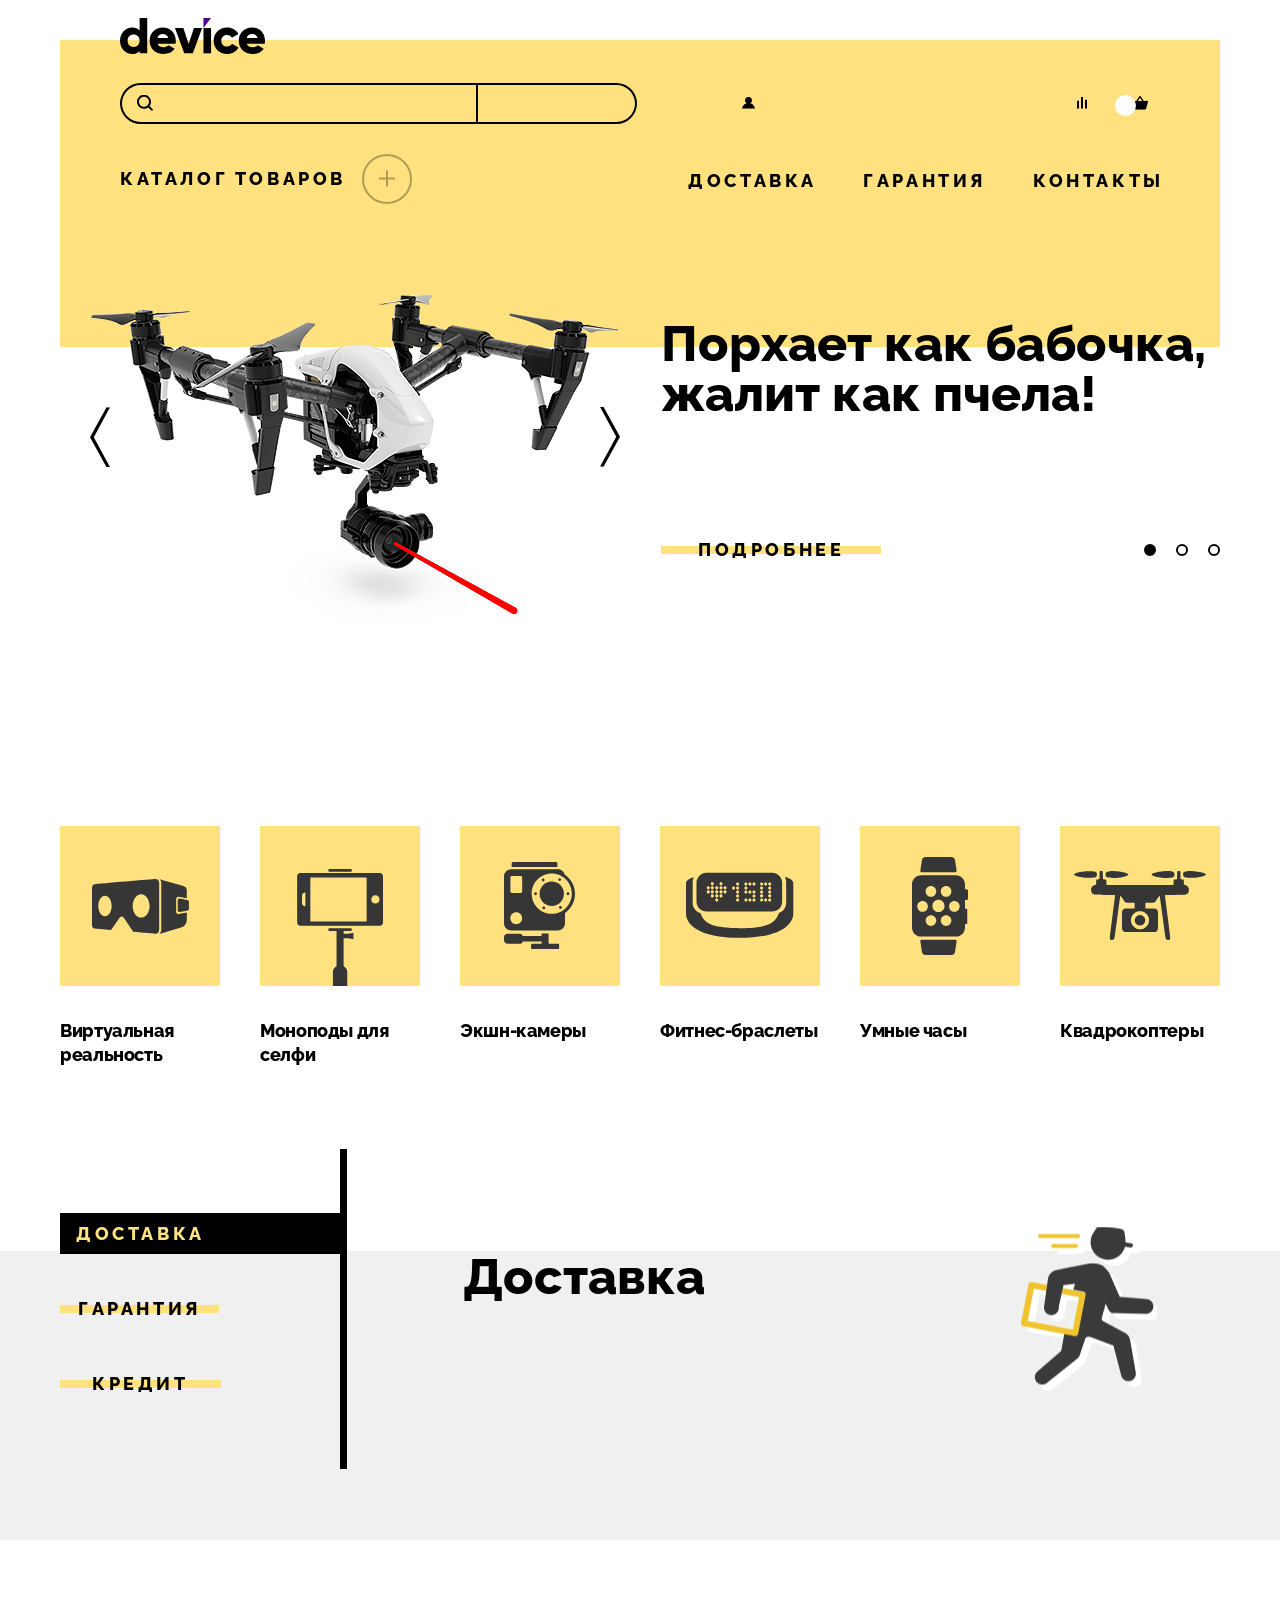
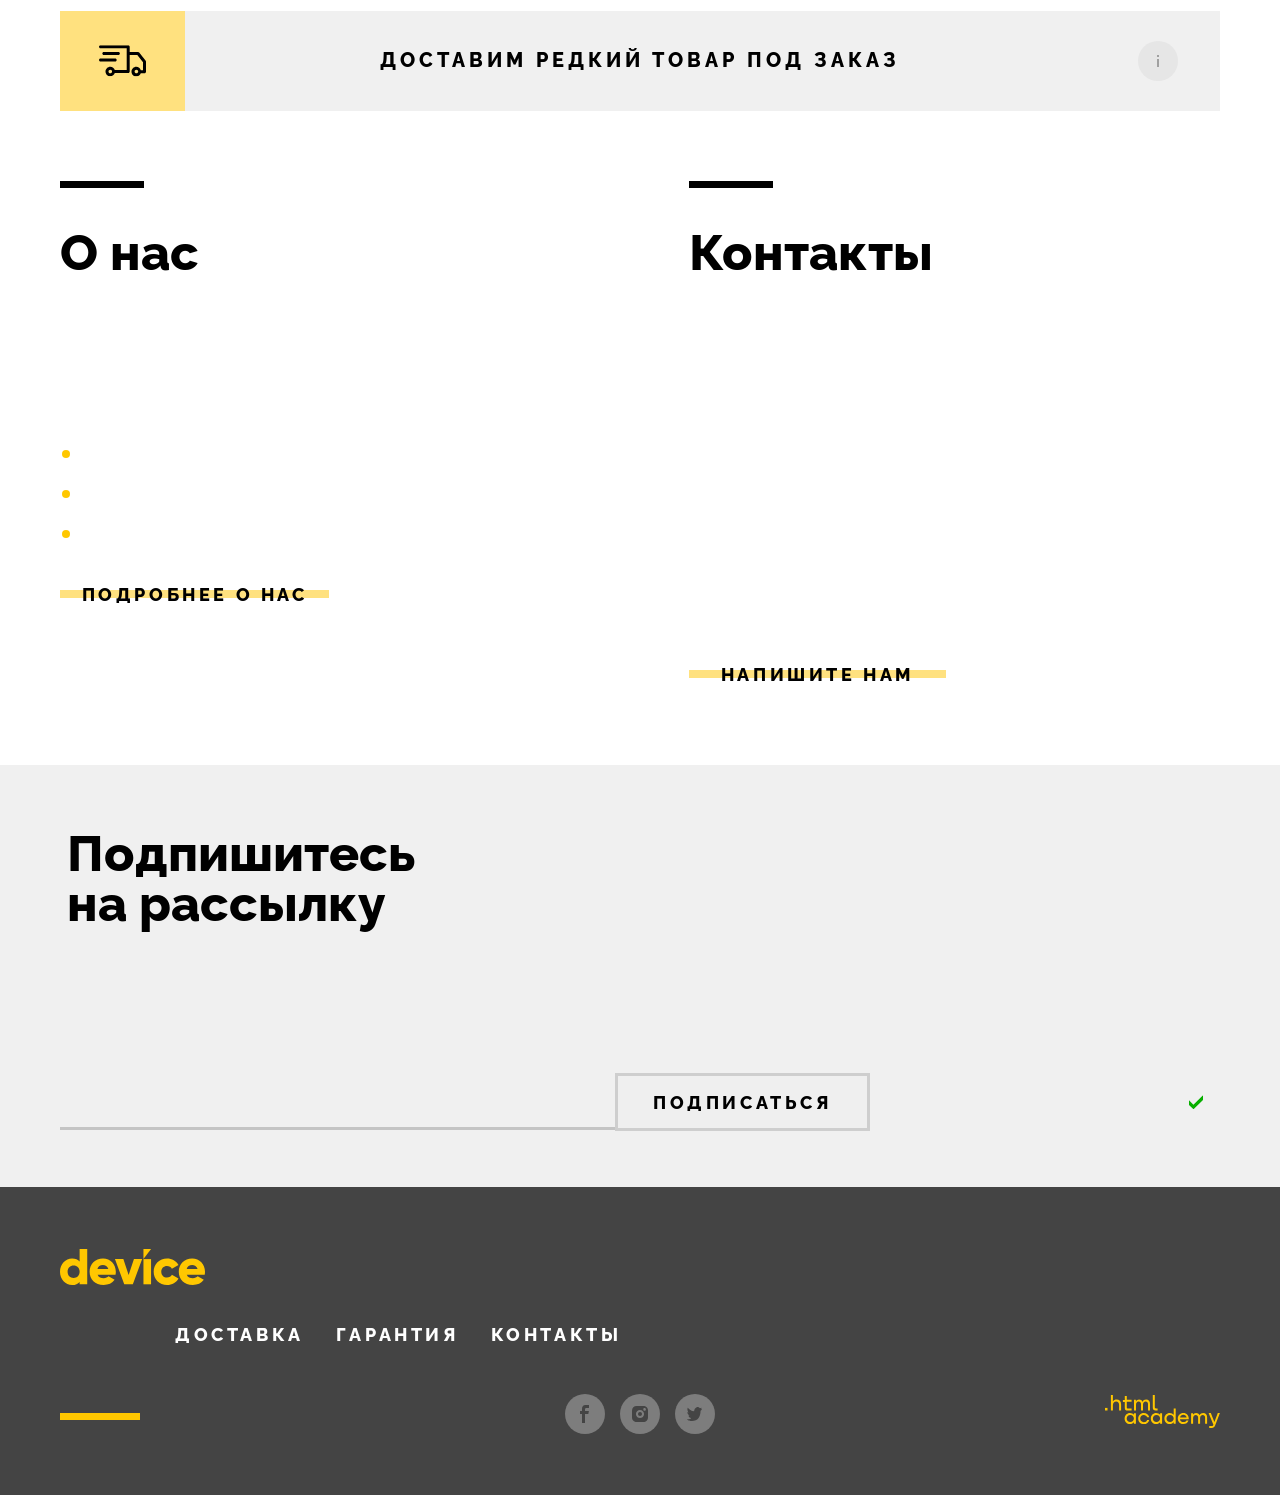
==== commit 744ee126: "частичное добавление js" ====
--- a/index.html
+++ b/index.html
@@ -1,76 +1,78 @@
 <!DOCTYPE html>
 <html lang="ru">
-<head>
-  <meta charset="UTF-8">
-  <meta http-equiv="X-UA-Compatible" content="IE=edge">
-  <meta name="viewport" content="width=device-width, initial-scale=1.0">
-  <link rel="stylesheet" href="css/style.css">
-  <title>Device</title>
-
-  <link rel="apple-touch-icon" sizes="57x57" href="favicons/apple-icon-57x57.png">
-  <link rel="apple-touch-icon" sizes="60x60" href="favicons/apple-icon-60x60.png">
-  <link rel="apple-touch-icon" sizes="72x72" href="/favicons/apple-icon-72x72.png">
-  <link rel="apple-touch-icon" sizes="76x76" href="favicons/apple-icon-76x76.png">
-  <link rel="apple-touch-icon" sizes="114x114" href="favicons/apple-icon-114x114.png">
-  <link rel="apple-touch-icon" sizes="120x120" href="favicons/apple-icon-120x120.png">
-  <link rel="apple-touch-icon" sizes="144x144" href="favicons/apple-icon-144x144.png">
-  <link rel="apple-touch-icon" sizes="152x152" href="favicons/apple-icon-152x152.png">
-  <link rel="apple-touch-icon" sizes="180x180" href="favicons/apple-icon-180x180.png">
-  <link rel="icon" type="image/png" sizes="192x192"  href="favicons/apple-icon-192x192.png">
-  <link rel="icon" type="image/png" sizes="32x32" href="favicons/favicon-32x32.png">
-  <link rel="icon" type="image/png" sizes="96x96" href="favicons/favicon-96x96.png">
-  <link rel="icon" type="image/png" sizes="16x16" href="favicons/favicon-16x16.png">
-  <link rel="manifest" href="favicons/manifest.json">
-  <meta name="msapplication-TileColor" content="#ffffff">
-  <meta name="msapplication-TileImage" content="favicons/ms-icon-144x144.png">
-  <meta name="theme-color" content="#ffffff">
-</head>
-<body>
-  <div class="container">
-    <header class="page-header">
-      <nav class="header-nav">
-        <a class="header-nav__logo" href="index.html">
-          <svg width="145" height="36" viewBox="0 0 145 36" fill="none" xmlns="http://www.w3.org/2000/svg" role="img" aria-label="Логотип сайта.">
-            <path d="M27.2188 0V35.3H19.6135V32.9C17.9124 34.8 15.5107 36 12.1084 36C5.5038 36 0 30.2 0 22.7C0 15.2 5.5038 9.4 12.1084 9.4C15.5107 9.4 18.0124 10.6 19.6135 12.5V0H27.2188ZM19.6135 22.7C19.6135 18.9 17.1118 16.5 13.6094 16.5C10.107 16.5 7.60524 18.9 7.60524 22.7C7.60524 26.5 10.107 28.9 13.6094 28.9C17.1118 28.8 19.6135 26.5 19.6135 22.7Z" fill="black"/>
-            <path d="M43.7298 29.1999C45.8313 29.1999 47.5325 28.3999 48.5332 27.2999L54.6374 30.7999C52.1356 34.1999 48.4331 35.9999 43.6298 35.9999C35.0238 35.9999 29.6201 30.1999 29.6201 22.6999C29.6201 15.1999 35.0238 9.3999 43.0294 9.3999C50.4345 9.3999 55.8382 15.0999 55.8382 22.6999C55.8382 23.7999 55.7381 24.7999 55.538 25.6999H37.6256C38.6263 28.2999 40.9279 29.1999 43.7298 29.1999ZM48.333 20.0999C47.5325 17.1999 45.2309 16.0999 42.9293 16.0999C40.0273 16.0999 38.126 17.4999 37.4255 20.0999H48.333Z" fill="black"/>
-            <path d="M82.1563 10.1001L72.8499 35.3001H64.2439L54.9375 10.1001H63.3433L68.647 26.1001L73.9506 10.1001C73.9506 10.1001 82.1563 10.1001 82.1563 10.1001Z" fill="black"/>
-            <path d="M83.458 10.1001H91.0633V35.3001H83.458V10.1001Z" fill="black"/>
-            <path d="M93.665 22.6999C93.665 15.1999 99.369 9.3999 107.074 9.3999C111.978 9.3999 116.281 11.9999 118.482 15.8999L111.878 19.6999C110.977 17.8999 109.176 16.8999 106.974 16.8999C103.672 16.8999 101.27 19.2999 101.27 22.6999C101.27 26.1999 103.672 28.4999 106.974 28.4999C109.176 28.4999 111.077 27.3999 111.878 25.6999L118.482 29.4999C116.381 33.3999 112.078 35.9999 107.074 35.9999C99.369 35.9999 93.665 30.1999 93.665 22.6999Z" fill="black"/>
-            <path d="M132.892 29.1999C134.993 29.1999 136.695 28.3999 137.695 27.2999L143.799 30.7999C141.298 34.1999 137.595 35.9999 132.792 35.9999C124.186 35.9999 118.782 30.1999 118.782 22.6999C118.782 15.1999 124.286 9.3999 132.191 9.3999C139.597 9.3999 145 15.0999 145 22.6999C145 23.7999 144.9 24.7999 144.7 25.6999H126.788C127.788 28.2999 130.09 29.1999 132.892 29.1999ZM137.595 20.0999C136.795 17.1999 134.493 16.0999 132.191 16.0999C129.289 16.0999 127.388 17.4999 126.688 20.0999H137.595Z" fill="black"/>
-            <path d="M83.458 0V10.1L91.0633 0H83.458Z" fill="#510094"/>
-          </svg>
-        </a>
-
-        <div class="header-nav__nav-bar nav-bar">
-          <div class="nav-bar__form-wrapper">
-            <form class="nav-bar__form" action="https://echo.htmlacademy.ru/" method="post" >
-              <div class="nav-bar__form-wrapper">
-                <label class="nav-bar__field" tabindex="0">
-                  <span class="visually-hidden">Текст поиска.</span>
-                  <input class="nav-bar__field-input" type="text" name="text-of-search" placeholder="Текст поиска" required>
-                  <span class="nav-bar__field-icon"></span>
-                </label>
-              </div>
-              <div class="nav-bar__button-wrapper" tabindex="0">
-                <button class="nav-bar__button" type="submit" tabindex="-1" >Найти</button>
-              </div>
-            </form>
-          </div>
-
-          <div class="nav-bar__sign-wrapper">
-            <a class="nav-bar__sign-in-icon standart-state" href="#">Войти</a>
-
-            <a class="nav-bar__log-out-icon standart-state" href="#">Выйти</a>
-          </div>
-
-          <ul class="nav-bar__navigation-menu navigation-menu">
-            <li class="navigation-menu__item">
-              <a class="navigation-menu__link standart-state" href="#">Сравнить</a>
-            </li>
-            <li class="navigation-menu__item">
-              <a class="navigation-menu__link popover__close-button standart-state" href="#" >
-                <span class="navigation-menu__icon">2</span>Корзина</a>
-              <div class="popover popver-cart">
+  <head>
+    <meta charset="UTF-8">
+    <meta http-equiv="X-UA-Compatible" content="IE=edge">
+    <meta name="viewport" content="width=device-width, initial-scale=1.0">
+    <link rel="stylesheet" href="css/style.css">
+    <title>Device</title>
+
+    <link rel="apple-touch-icon" sizes="57x57" href="favicons/apple-icon-57x57.png">
+    <link rel="apple-touch-icon" sizes="60x60" href="favicons/apple-icon-60x60.png">
+    <link rel="apple-touch-icon" sizes="72x72" href="/favicons/apple-icon-72x72.png">
+    <link rel="apple-touch-icon" sizes="76x76" href="favicons/apple-icon-76x76.png">
+    <link rel="apple-touch-icon" sizes="114x114" href="favicons/apple-icon-114x114.png">
+    <link rel="apple-touch-icon" sizes="120x120" href="favicons/apple-icon-120x120.png">
+    <link rel="apple-touch-icon" sizes="144x144" href="favicons/apple-icon-144x144.png">
+    <link rel="apple-touch-icon" sizes="152x152" href="favicons/apple-icon-152x152.png">
+    <link rel="apple-touch-icon" sizes="180x180" href="favicons/apple-icon-180x180.png">
+    <link rel="icon" type="image/png" sizes="192x192"  href="favicons/apple-icon-192x192.png">
+    <link rel="icon" type="image/png" sizes="32x32" href="favicons/favicon-32x32.png">
+    <link rel="icon" type="image/png" sizes="96x96" href="favicons/favicon-96x96.png">
+    <link rel="icon" type="image/png" sizes="16x16" href="favicons/favicon-16x16.png">
+    <link rel="manifest" href="favicons/manifest.json">
+    <meta name="msapplication-TileColor" content="#ffffff">
+    <meta name="msapplication-TileImage" content="favicons/ms-icon-144x144.png">
+    <meta name="theme-color" content="#ffffff">
+  </head>
+  <body>
+    <div class="container">
+      <header class="page-header">
+        <nav class="header-nav">
+          <a class="header-nav__logo" href="index.html">
+            <svg width="145" height="36" viewBox="0 0 145 36" fill="none" xmlns="http://www.w3.org/2000/svg" role="img"
+            aria-label="Логотип сайта.">
+              <path d="M27.2188 0V35.3H19.6135V32.9C17.9124 34.8 15.5107 36 12.1084 36C5.5038 36 0 30.2 0 22.7C0 15.2 5.5038 9.4 12.1084 9.4C15.5107 9.4 18.0124 10.6 19.6135 12.5V0H27.2188ZM19.6135 22.7C19.6135 18.9 17.1118 16.5 13.6094 16.5C10.107 16.5 7.60524 18.9 7.60524 22.7C7.60524 26.5 10.107 28.9 13.6094 28.9C17.1118 28.8 19.6135 26.5 19.6135 22.7Z" fill="black"/>
+              <path d="M43.7298 29.1999C45.8313 29.1999 47.5325 28.3999 48.5332 27.2999L54.6374 30.7999C52.1356 34.1999 48.4331 35.9999 43.6298 35.9999C35.0238 35.9999 29.6201 30.1999 29.6201 22.6999C29.6201 15.1999 35.0238 9.3999 43.0294 9.3999C50.4345 9.3999 55.8382 15.0999 55.8382 22.6999C55.8382 23.7999 55.7381 24.7999 55.538 25.6999H37.6256C38.6263 28.2999 40.9279 29.1999 43.7298 29.1999ZM48.333 20.0999C47.5325 17.1999 45.2309 16.0999 42.9293 16.0999C40.0273 16.0999 38.126 17.4999 37.4255 20.0999H48.333Z" fill="black"/>
+              <path d="M82.1563 10.1001L72.8499 35.3001H64.2439L54.9375 10.1001H63.3433L68.647 26.1001L73.9506 10.1001C73.9506 10.1001 82.1563 10.1001 82.1563 10.1001Z" fill="black"/>
+              <path d="M83.458 10.1001H91.0633V35.3001H83.458V10.1001Z" fill="black"/>
+              <path d="M93.665 22.6999C93.665 15.1999 99.369 9.3999 107.074 9.3999C111.978 9.3999 116.281 11.9999 118.482 15.8999L111.878 19.6999C110.977 17.8999 109.176 16.8999 106.974 16.8999C103.672 16.8999 101.27 19.2999 101.27 22.6999C101.27 26.1999 103.672 28.4999 106.974 28.4999C109.176 28.4999 111.077 27.3999 111.878 25.6999L118.482 29.4999C116.381 33.3999 112.078 35.9999 107.074 35.9999C99.369 35.9999 93.665 30.1999 93.665 22.6999Z" fill="black"/>
+              <path d="M132.892 29.1999C134.993 29.1999 136.695 28.3999 137.695 27.2999L143.799 30.7999C141.298 34.1999 137.595 35.9999 132.792 35.9999C124.186 35.9999 118.782 30.1999 118.782 22.6999C118.782 15.1999 124.286 9.3999 132.191 9.3999C139.597 9.3999 145 15.0999 145 22.6999C145 23.7999 144.9 24.7999 144.7 25.6999H126.788C127.788 28.2999 130.09 29.1999 132.892 29.1999ZM137.595 20.0999C136.795 17.1999 134.493 16.0999 132.191 16.0999C129.289 16.0999 127.388 17.4999 126.688 20.0999H137.595Z" fill="black"/>
+              <path d="M83.458 0V10.1L91.0633 0H83.458Z" fill="#510094"/>
+            </svg>
+          </a>
+
+          <div class="header-nav__nav-bar nav-bar">
+            <div class="nav-bar__form-wrapper">
+              <form class="nav-bar__form" action="https://echo.htmlacademy.ru/" method="post" >
+                <div class="nav-bar__form-wrapper">
+                  <label class="nav-bar__field" tabindex="0">
+                    <span class="visually-hidden">Текст поиска.</span>
+                    <input class="nav-bar__field-input" type="text" name="text-of-search" placeholder="Текст поиска" required>
+                    <span class="nav-bar__field-icon"></span>
+                  </label>
+                </div>
+                <div class="nav-bar__button-wrapper" tabindex="0">
+                  <button class="nav-bar__button" type="submit" tabindex="-1" >Найти</button>
+                </div>
+              </form>
+            </div>
+
+            <div class="nav-bar__sign-wrapper">
+              <a class="nav-bar__sign-in-icon standart-state" href="#">Войти</a>
+
+              <a class="nav-bar__log-out-icon standart-state" href="#">Выйти</a>
+            </div>
+
+            <ul class="nav-bar__navigation-menu navigation-menu">
+              <li class="navigation-menu__item">
+                <a class="navigation-menu__link standart-state" href="#">Сравнить</a>
+              </li>
+              <li class="navigation-menu__item">
+                <a class="navigation-menu__link popover__open-button standart-state" href="#" >
+                  <span class="navigation-menu__icon">2</span>Корзина
+                </a>
+                <div class="popover popover-cart">
                   <div class="popover__content">
                     <h2 class="visually-hidden">Корзина.</h2>
 
@@ -96,683 +98,678 @@
                     </ul>
 
                     <div class="popover__summary">
-                      <p class="popover__text">Товаров: 2</p>
-                      <p class="popover__text">Сумма: 2000 ₽</p>
+                      <p class="popover__text popover__text--count">Товаров: 2</p>
+                      <p class="popover__text popover__text--sum">Сумма: 2000 ₽</p>
                     </div>
 
                     <div class="popover__button-wrapper">
                       <a class="popover__button" href="#">Открыть корзину</a>
                     </div>
                   </div>
-              </div>
-            </li>
-          </ul>
-        </div>
-
-        <div class="header-nav__last-wrapper">
-
-          <details class="dropdown__form">
-            <summary class="dropdown__title">Каталог товаров</summary>
-            <div class="dropdown__list-wrapper">
-              <ul class="dropdown__list">
-                <li class="dropdown__item">
-                  <a class="dropdown__link standart-state" href="#">Виртуальная реальность</a>
-                </li>
-                <li class="dropdown__item">
-                  <a class="dropdown__link standart-state" href="catalog.html">Моноподы для cелфи</a>
-                </li>
-                <li class="dropdown__item">
-                  <a class="dropdown__link standart-state" href="#">Экшн-камеры</a>
-                </li>
-              </ul>
-              <ul class="dropdown__list">
-                <li class="dropdown__item">
-                  <a class="dropdown__link standart-state" href="#">Фитнес-браслеты</a>
-                </li>
-                <li class="dropdown__item">
-                  <a class="dropdown__link standart-state" href="#">Умные часы</a>
-                </li>
-              </ul>
-              <ul class="dropdown__list">
-                <li class="dropdown__item">
-                  <a class="dropdown__link standart-state" href="#">Квадрокоптеры</a>
-                </li>
-              </ul>
-            </div>
-          </details>
-
-
-          <ul class="header-nav__information-menu information-menu">
-            <li class="information-menu__item">
-              <a class="information-menu__link standart-state" href="#">Доставка</a>
-            </li>
-            <li class="information-menu__item">
-              <a class="information-menu__link standart-state" href="#">Гарантия</a>
-            </li>
-            <li class="information-menu__item">
-              <a class="information-menu__link standart-state" href="#">Контакты</a>
-            </li>
-          </ul>
-        </div>
-      </nav>
-    </header>
-  </div>
-
-  <main class="page-main">
-    <h1 class="visually-hidden">Магазин Device.</h1>
-
-    <div class="main-slaider">
-      <h2 class="visually-hidden">Примеры товаров.</h2>
-      <div class="container">
-        <ol class="main-slaider__list">
-
-          <li class="main-slaider__item" id="main-slaider__slide1"
-          tabindex="-1">
-            <div class="main-slaider__upper-background"></div>
-
-            <span class="main-slaider__number">01</span>
-
-            <div class="main-slaider__lower-background">
-              <div class="main-slaider__left-part">
-                <img class="main-slaider__img" src="img/Index/1.Slider/slider-1.png" alt="Квадракоптер" width="560" height="560">
-                <div class="main-slider__controls">
-                  <a class="main-slaider__button standart-state main-slaider__prev" href="#main-slaider__slide3" >
-                    <span class="visually-hidden">Предыдущий слайд.</span>
-                  </a>
-                  <a class="main-slaider__button standart-state main-slaider__next" href="#main-slaider__slide2">
-                    <span class="visually-hidden">Следующий слайд.</span>
-                  </a>
-                </div>
-              </div>
-
-              <div class="main-slaider__right-part content-slaider">
-                <h3 class="content-slaider__title section-title">Порхает как бабочка,
-                жалит как пчела!</h3>
-                <p class="content-slaider__text section-description">Этот обычный, на первый взгляд, квадрокоптер оснащен мощным лазером,   замаскированным под стандартную камеру.
-                </p>
-
-                <div class="content-slaider__wrapper">
-                  <a class="content-slaider__button button-yellow button" href="#">
-                    <span class="button-yellow-line"></span>
-                    Подробнее</a>
-                  <aside class="content-slaider__navigation">
-                    <ol class="content-slaider__navigation-list">
-                      <li class="content-slaider__navigation-item">
-                        <div class="content-slaider__navigation-button-ouline" tabindex="0"></div>
-                        <a class="content-slaider__navigation-button content-slaider__navigation-button_active standart-state" href="#main-slaider__slide1" tabindex="-1">
-                          <span class="visually-hidden">Перейти на 1 слайд.</span>
-                        </a>
-
-                      </li>
-                      <li class="content-slaider__navigation-item">
-                        <div class="content-slaider__navigation-button-ouline" tabindex="0"></div>
-                        <a class="content-slaider__navigation-button standart-state" href="#main-slaider__slide2" tabindex="-1">
-                          <span class="visually-hidden">Перейти на 2 слайд.</span>
-                        </a>
-
-                      </li>
-                      <li class="content-slaider__navigation-item">
-                        <div class="content-slaider__navigation-button-ouline" tabindex="0"></div>
-                        <a class="content-slaider__navigation-button standart-state" href="#main-slaider__slide3" tabindex="-1">
-                          <span class="visually-hidden">Перейти на 3 слайд.</span>
-                        </a>
-                      </li>
-                    </ol>
-                  </aside>
-                </div>
-
-                <ul class="content-slaider__property-list">
-                  <li class="content-slaider__property-item">
-                    <p class="content-slaider__property-title">800 м</p>
-                    <p class="content-slaider__property-text">Дальность полета</p>
-                  </li>
-                  <li class="content-slaider__property-item">
-                    <p class="content-slaider__property-title">50 м</p>
-                    <p class="content-slaider__property-text">Радиус поражения</p>
-                  </li>
-                </ul>
-              </div>
-            </div>
-          </li>
-
-          <li class="main-slaider__item" id="main-slaider__slide2"
-          tabindex="-1">
-            <div class="main-slaider__upper-background">
-              <span class="main-slaider__number">02</span>
-            </div>
-
-            <div class="main-slaider__lower-background">
-              <div class="main-slaider__left-part">
-                <img class="main-slaider__img" src="img/Index/1.Slider/slider-2.png" alt="Квадракоптер" width="560" height="560">
-                <div class="main-slider__controls">
-                  <a class="main-slaider__button standart-state main-slaider__prev" href="#main-slaider__slide1">
-                    <span class="visually-hidden">Предыдущий слайд.</span>
-                  </a>
-                  <a class="main-slaider__button standart-state main-slaider__next" href="#main-slaider__slide3">
-                    <span class="visually-hidden">Следующий слайд.</span>
-                  </a>
-                </div>
-              </div>
-
-              <div class="main-slaider__right-part content-slaider">
-                <h3 class="content-slaider__title section-title">Худеем
-                  правильно!</h3>
-                <p class="content-slaider__text section-description">Мотивирующие фитнес-браслеты помогут найти в себе силы не пропускать занятия и соблюдать диету.
-                </p>
-
-                <div class="content-slaider__wrapper">
-                  <a class="content-slaider__button button-yellow button" href="#">
-                    <span class="button-yellow-line"></span>
-                    Подробнее</a>
-                  <aside class="content-slaider__navigation">
-                    <ol class="content-slaider__navigation-list">
-                      <li class="content-slaider__navigation-item">
-                        <div class="content-slaider__navigation-button-ouline" tabindex="0">
-                          <a class="content-slaider__navigation-button standart-state" href="#main-slaider__slide1" tabindex="-1">
-                             <span class="visually-hidden">Перейти на 1 слайд.</span>
-                          </a>
-                        </div>
-                      </li>
-                      <li class="content-slaider__navigation-item">
-                        <div tabindex="0" class="content-slaider__navigation-button-ouline">
-                          <a class="content-slaider__navigation-button content-slaider__navigation-button_active standart-state" href="#main-slaider__slide2" tabindex="-1">
-                             <span class="visually-hidden">Перейти на 2 слайд.</span>
-                          </a>
-                        </div>
-                      </li>
-                      <li class="content-slaider__navigation-item">
-                        <div tabindex="0" class="content-slaider__navigation-button-ouline">
-                          <a class="content-slaider__navigation-button standart-state" href="#main-slaider__slide3" tabindex="-1">
-                             <span class="visually-hidden">Перейти на 3 слайд.</span>
-                          </a>
-                        </div>
-                      </li>
-                    </ol>
-                  </aside>
-                </div>
-
-                <ul class="content-slaider__property-list">
-                  <li class="content-slaider__property-item">
-                    <p class="content-slaider__property-title">48 часов</p>
-                    <p class="content-slaider__property-text">Без подзарядки</p>
-                  </li>
-                </ul>
-              </div>
-            </div>
-          </li>
-
-          <li class="main-slaider__item" id="main-slaider__slide3"
-          tabindex="-1">
-            <div class="main-slaider__upper-background">
-              <span class="main-slaider__number">03</span>
-            </div>
-
-            <div class="main-slaider__lower-background">
-              <div class="main-slaider__left-part">
-                <img class="main-slaider__img" src="img/Index/1.Slider/slider-3.png" alt="Квадракоптер" width="560" height="560">
-                <div class="main-slider__controls">
-                  <a class="main-slaider__button standart-state main-slaider__prev" href="#main-slaider__slide2">
-                    <span class="visually-hidden">Предыдущий слайд.</span>
-                  </a>
-                  <a class="main-slaider__button standart-state main-slaider__next" href="#main-slaider__slide1">
-                    <span class="visually-hidden">Следующий слайд.</span>
-                  </a>
-                </div>
-              </div>
-
-              <div class="main-slaider__right-part content-slaider">
-                <h3 class="content-slaider__title section-title">Делай селфи,
-                  как Бен Стиллер!</h3>
-                <p class="content-slaider__text section-description">Самая длинная палка для селфи доступна в нашем магазине. Восемь (Восемь, Карл!) метров длиной и весом всего 5 кг.
-                </p>
-
-                <div class="content-slaider__wrapper">
-                  <a class="content-slaider__button button-yellow button" href="#">
-                    <span class="button-yellow-line"></span>
-                    Подробнее</a>
-                  <aside class="content-slaider__navigation">
-                    <ol class="content-slaider__navigation-list">
-                      <li class="content-slaider__navigation-item">
-                        <div tabindex="0" class="content-slaider__navigation-button-ouline">
-                          <a class="content-slaider__navigation-button standart-state" href="#main-slaider__slide1" tabindex="-1">
-                             <span class="visually-hidden">Перейти на 1 слайд.</span>
-                          </a>
-                        </div>
-                      </li>
-                      <li class="content-slaider__navigation-item">
-                        <div tabindex="0" class="content-slaider__navigation-button-ouline">
-                          <a class="content-slaider__navigation-button standart-state" href="#main-slaider__slide2" tabindex="-1">
-                             <span class="visually-hidden">Перейти на 2 слайд.</span>
-                          </a>
-                        </div>
-                      </li>
-                      <li class="content-slaider__navigation-item">
-                        <div tabindex="0" class="content-slaider__navigation-button-ouline">
-                          <a class="content-slaider__navigation-button content-slaider__navigation-button_active standart-state" href="#main-slaider__slide3" tabindex="-1">
-                             <span class="visually-hidden">Перейти на 3 слайд.</span>
-                          </a>
-                        </div>
-                      </li>
-                    </ol>
-                  </aside>
-                </div>
-
-                <ul class="content-slaider__property-list">
-                  <li class="content-slaider__property-item">
-                    <p class="content-slaider__property-title">8,5 м</p>
-                    <p class="content-slaider__property-text">Длина палки</p>
-                  </li>
-                  <li class="content-slaider__property-item">
-                    <p class="content-slaider__property-title">5 кг</p>
-                    <p class="content-slaider__property-text">Вес палки</p>
-                  </li>
-                  <li class="content-slaider__property-item">
-                    <p class="content-slaider__property-title">Карбон</p>
-                    <p class="content-slaider__property-text">Материал</p>
-                  </li>
-                </ul>
-              </div>
-            </div>
-          </li>
-        </ol>
-      </div>
-    </div>
-
-    <section class="product-categories">
-      <h2 class="visually-hidden">Категории товаров.</h2>
-      <div class="container">
-        <ul class="product-categories__list">
-          <li class="product-categories__item" tabindex="0">
-            <a class="product-categories__link" href="#" tabindex="-1">
-              <img class="product-categories__img" src="img/Index/2.Category/VR.svg" alt="" width="160" height="160">
-              <p class="product-categories__text">Виртуальная
-                реальность</p>
-            </a>
-          </li>
-          <li class="product-categories__item" tabindex="0">
-            <a class="product-categories__link" href="catalog.html" tabindex="-1">
-              <img class="product-categories__img" src="img/Index/2.Category/Selfi.svg" alt="" width="160" height="160">
-              <p class="product-categories__text">Моноподы
-                для селфи</p>
-            </a>
-          </li>
-          <li class="product-categories__item" tabindex="0">
-            <a class="product-categories__link" href="#" tabindex="-1">
-              <img class="product-categories__img" src="img/Index/2.Category/Camera.svg" alt="" width="160" height="160">
-              <p class="product-categories__text">Экшн-камеры</p>
-            </a>
-          </li>
-          <li class="product-categories__item" tabindex="0">
-            <a class="product-categories__link" href="#" tabindex="-1">
-              <img class="product-categories__img" src="img/Index/2.Category/Bracelet.svg" alt="" width="160" height="160">
-              <p class="product-categories__text">Фитнес-браслеты</p>
-            </a>
-          </li>
-          <li class="product-categories__item" tabindex="0">
-            <a class="product-categories__link" href="#" tabindex="-1">
-              <img class="product-categories__img" src="img/Index/2.Category/Watch.svg" alt="" width="160" height="160">
-              <p class="product-categories__text">Умные часы</p>
-            </a>
-          </li>
-          <li class="product-categories__item" tabindex="0">
-            <a class="product-categories__link" href="#" tabindex="-1">
-              <img class="product-categories__img" src="img/Index/2.Category/Quadrocopter.svg" alt="" width="160" height="160">
-              <p class="product-categories__text">Квадрокоптеры</p>
-            </a>
-          </li>
-        </ul>
-      </div>
-    </section>
-
-    <section class="services">
-      <h2 class="visually-hidden">Услуги.</h2>
-
-      <ol class="services-list">
-        <li class="services__item service">
-          <div class="service__background"></div>
-          <div class="container">
-            <div class="service__container">
-              <div class="service__text-wrapper">
-                <h3 class="service__title section-title">Доставка</h3>
-                <p class="service__text section-description">Мы с удовольствием доставим ваш товар прямо к вашему подъезду совершенно бесплатно! Ведь мы неплохо заработаем, поднимая его на ваш этаж.</p>
-              </div>
-              <span class="service__icon">
-                <span class="visually-hidden">Иконка доставки.</span>
-              </span>
-            </div>
-
-            <ul class="service__list">
-              <li class="service__item">
-                <a class="service__link button button-yellow button-active" href="#"><span class="button-yellow-line"></span>Доставка</a>
-              </li>
-              <li class="service__item">
-                <a class="service__link button-yellow button" href="#"><span class="button-yellow-line" ></span>Гарантия</a>
-              </li>
-              <li class="service__item">
-                <a class="service__link button-yellow button" href="#"><span class="button-yellow-line" ></span>Кредит</a>
+                </div>
               </li>
             </ul>
           </div>
-        </li>
-
-        <li class="services__item service">
-          <div class="service__background"></div>
-          <div class="container">
-            <div class="service__container">
-              <div class="service__text-wrapper">
-                <h3 class="service__title section-title">Гарантия</h3>
-                <p class="service__text section-description">Если из-за возгорания купленного у нас товара у вас сгорит дом — не переживайте, мы выдадим вам новый. Товар, не дом, конечно же.</p>
-              </div>
-              <span class="service__icon">
-                <span class="visually-hidden">Иконка гарантии.</span>
-              </span>
-            </div>
-
-            <ul class="service__list">
-              <li class="service__item">
-                <a class="service__link button button-yellow" href="#"><span class="button-yellow-line"></span>Доставка</a>
+
+          <div class="header-nav__last-wrapper">
+
+            <details class="dropdown__form">
+              <summary class="dropdown__title">Каталог товаров</summary>
+              <div class="dropdown__list-wrapper">
+                <ul class="dropdown__list">
+                  <li class="dropdown__item">
+                    <a class="dropdown__link standart-state" href="#">Виртуальная реальность</a>
+                  </li>
+                  <li class="dropdown__item">
+                    <a class="dropdown__link standart-state" href="catalog.html">Моноподы для cелфи</a>
+                  </li>
+                  <li class="dropdown__item">
+                    <a class="dropdown__link standart-state" href="#">Экшн-камеры</a>
+                  </li>
+                </ul>
+                <ul class="dropdown__list">
+                  <li class="dropdown__item">
+                    <a class="dropdown__link standart-state" href="#">Фитнес-браслеты</a>
+                  </li>
+                  <li class="dropdown__item">
+                    <a class="dropdown__link standart-state" href="#">Умные часы</a>
+                  </li>
+                </ul>
+                <ul class="dropdown__list">
+                  <li class="dropdown__item">
+                    <a class="dropdown__link standart-state" href="#">Квадрокоптеры</a>
+                  </li>
+                </ul>
+              </div>
+            </details>
+
+
+            <ul class="header-nav__information-menu information-menu">
+              <li class="information-menu__item">
+                <a class="information-menu__link standart-state" id="delivery" href="#">Доставка</a>
               </li>
-              <li class="service__item">
-                <a class="service__link button-yellow button button-active" href="#"><span class="button-yellow-line"></span>Гарантия</a>
+              <li class="information-menu__item">
+                <a class="information-menu__link standart-state" href="#">Гарантия</a>
               </li>
-              <li class="service__item">
-                <a class="service__link button-yellow button" href="#"><span class="button-yellow-line"></span>Кредит</a>
+              <li class="information-menu__item">
+                <a class="information-menu__link standart-state" href="#">Контакты</a>
               </li>
             </ul>
           </div>
-        </li>
-
-        <li class="services__item service">
-          <div class="service__background"></div>
-          <div class="container">
-            <div class="service__container">
-              <div class="service__text-wrapper">
-                <h3 class="service__title section-title">Кредит</h3>
-                <p class="service__text section-description">Залезть в долговую яму стало проще! Кредитные консультанты подберут для вас наиболее выгодные условия кредита. Выгодные для банка, разумеется.</p>
-              </div>
-              <span class="service__icon">
-                <span class="visually-hidden">Иконка кредита.</span>
-              </span>
-            </div>
-
-            <ul class="service__list">
-              <li class="service__item">
-                <a class="service__link button button-yellow" href="#"><span class="button-yellow-line"></span>Доставка</a>
+        </nav>
+      </header>
+    </div>
+
+    <main class="page-main">
+      <h1 class="visually-hidden">Магазин Device.</h1>
+
+      <div class="main-slaider">
+        <h2 class="visually-hidden">Примеры товаров.</h2>
+        <div class="container">
+          <ol class="main-slaider__list">
+
+            <li class="main-slaider__item main-slider__item-active"
+            tabindex="-1" data-name="slide1">
+              <div class="main-slaider__upper-background"></div>
+
+              <span class="main-slaider__number">01</span>
+
+              <div class="main-slaider__lower-background">
+                <div class="main-slaider__left-part">
+                  <img class="main-slaider__img" src="img/Index/1.Slider/slider-1.png" alt="Квадракоптер" width="560" height="560">
+                  <div class="main-slider__controls">
+                    <a class="main-slaider__button standart-state main-slaider__prev" href="#" >
+                      <span class="visually-hidden">Предыдущий слайд.</span>
+                    </a>
+                    <a class="main-slaider__button standart-state main-slaider__next" href="#">
+                      <span class="visually-hidden">Следующий слайд.</span>
+                    </a>
+                  </div>
+                </div>
+
+                <div class="main-slaider__right-part content-slaider">
+                  <h3 class="content-slaider__title section-title">Порхает как бабочка, жалит как пчела!</h3>
+                  <p class="content-slaider__text section-description">Этот обычный, на первый взгляд, квадрокоптер оснащен мощным лазером,   замаскированным под стандартную камеру.</p>
+
+                  <div class="content-slaider__wrapper">
+                    <a class="content-slaider__button button-yellow button" href="#">
+                      <span class="button-yellow-line"></span>
+                      Подробнее
+                    </a>
+                    <aside class="content-slaider__navigation">
+                      <ol class="content-slaider__navigation-list">
+                        <li class="content-slaider__navigation-item">
+                          <div class="content-slaider__navigation-button-ouline" tabindex="0"></div>
+                          <a class="content-slaider__navigation-button content-slaider__navigation-button_active standart-state" href="#" tabindex="-1" data-name="slide1">
+                            <span class="visually-hidden">Перейти на 1 слайд.</span>
+                          </a>
+
+                        </li>
+                        <li class="content-slaider__navigation-item">
+                          <div class="content-slaider__navigation-button-ouline" tabindex="0"></div>
+                          <a class="content-slaider__navigation-button standart-state" href="#" tabindex="-1" data-name="slide2">
+                            <span class="visually-hidden">Перейти на 2 слайд.</span>
+                          </a>
+
+                        </li>
+                        <li class="content-slaider__navigation-item">
+                          <div class="content-slaider__navigation-button-ouline" tabindex="0"></div>
+                          <a class="content-slaider__navigation-button standart-state" href="#" tabindex="-1" data-name="slide3">
+                            <span class="visually-hidden">Перейти на 3 слайд.</span>
+                          </a>
+                        </li>
+                      </ol>
+                    </aside>
+                  </div>
+
+                  <ul class="content-slaider__property-list">
+                    <li class="content-slaider__property-item">
+                      <p class="content-slaider__property-title">800 м</p>
+                      <p class="content-slaider__property-text">Дальность полета</p>
+                    </li>
+                    <li class="content-slaider__property-item">
+                      <p class="content-slaider__property-title">50 м</p>
+                      <p class="content-slaider__property-text">Радиус поражения</p>
+                    </li>
+                  </ul>
+                </div>
+              </div>
+            </li>
+
+            <li class="main-slaider__item"
+            tabindex="-1" data-name="slide2">
+              <div class="main-slaider__upper-background">
+                <span class="main-slaider__number">02</span>
+              </div>
+
+              <div class="main-slaider__lower-background">
+                <div class="main-slaider__left-part">
+                  <img class="main-slaider__img" src="img/Index/1.Slider/slider-2.png" alt="Квадракоптер" width="560" height="560">
+                  <div class="main-slider__controls">
+                    <a class="main-slaider__button standart-state main-slaider__prev" href="#">
+                      <span class="visually-hidden">Предыдущий слайд.</span>
+                    </a>
+                    <a class="main-slaider__button standart-state main-slaider__next" href="#">
+                      <span class="visually-hidden">Следующий слайд.</span>
+                    </a>
+                  </div>
+                </div>
+
+                <div class="main-slaider__right-part content-slaider">
+                  <h3 class="content-slaider__title section-title">Худеем правильно!</h3>
+                  <p class="content-slaider__text section-description">Мотивирующие фитнес-браслеты помогут найти в себе силы не пропускать занятия и соблюдать диету.
+                  </p>
+
+                  <div class="content-slaider__wrapper">
+                    <a class="content-slaider__button button-yellow button" href="#">
+                      <span class="button-yellow-line"></span>
+                      Подробнее
+                    </a>
+                    <aside class="content-slaider__navigation">
+                      <ol class="content-slaider__navigation-list">
+                        <li class="content-slaider__navigation-item">
+                          <div class="content-slaider__navigation-button-ouline" tabindex="0"></div>
+                          <a class="content-slaider__navigation-button standart-state" href="#" tabindex="-1" data-name="slide1">
+                            <span class="visually-hidden">Перейти на 1 слайд.</span>
+                          </a>
+                        </li>
+                        <li class="content-slaider__navigation-item">
+                          <div tabindex="0" class="content-slaider__navigation-button-ouline"></div>
+                          <a class="content-slaider__navigation-button content-slaider__navigation-button_active standart-state" href="#" tabindex="-1" data-name="slide2">
+                            <span class="visually-hidden">Перейти на 2 слайд.</span>
+                          </a>
+                        </li>
+                        <li class="content-slaider__navigation-item">
+                          <div tabindex="0" class="content-slaider__navigation-button-ouline"></div>
+                          <a class="content-slaider__navigation-button standart-state" href="#" tabindex="-1" data-name="slide3">
+                            <span class="visually-hidden">Перейти на 3 слайд.</span>
+                          </a>
+                        </li>
+                      </ol>
+                    </aside>
+                  </div>
+
+                  <ul class="content-slaider__property-list">
+                    <li class="content-slaider__property-item">
+                      <p class="content-slaider__property-title">48 часов</p>
+                      <p class="content-slaider__property-text">Без подзарядки</p>
+                    </li>
+                  </ul>
+                </div>
+              </div>
+            </li>
+
+            <li class="main-slaider__item"
+            tabindex="-1" data-name="slide3">
+              <div class="main-slaider__upper-background">
+                <span class="main-slaider__number">03</span>
+              </div>
+
+              <div class="main-slaider__lower-background">
+                <div class="main-slaider__left-part">
+                  <img class="main-slaider__img" src="img/Index/1.Slider/slider-3.png" alt="Квадракоптер" width="560" height="560">
+                  <div class="main-slider__controls">
+                    <a class="main-slaider__button standart-state main-slaider__prev" href="#">
+                      <span class="visually-hidden">Предыдущий слайд.</span>
+                    </a>
+                    <a class="main-slaider__button standart-state main-slaider__next" href="#">
+                      <span class="visually-hidden">Следующий слайд.</span>
+                    </a>
+                  </div>
+                </div>
+
+                <div class="main-slaider__right-part content-slaider">
+                  <h3 class="content-slaider__title section-title">Делай селфи, как Бен Стиллер!</h3>
+                  <p class="content-slaider__text section-description">Самая длинная палка для селфи доступна в нашем магазине. Восемь (Восемь, Карл!) метров длиной и весом всего 5 кг.
+                  </p>
+
+                  <div class="content-slaider__wrapper">
+                    <a class="content-slaider__button button-yellow button" href="#">
+                      <span class="button-yellow-line"></span>
+                      Подробнее
+                    </a>
+                    <aside class="content-slaider__navigation">
+                      <ol class="content-slaider__navigation-list">
+                        <li class="content-slaider__navigation-item">
+                          <div tabindex="0" class="content-slaider__navigation-button-ouline"></div>
+                          <a class="content-slaider__navigation-button standart-state" href="#" tabindex="-1" data-name="slide1">
+                            <span class="visually-hidden">Перейти на 1 слайд.</span>
+                          </a>
+                        </li>
+                        <li class="content-slaider__navigation-item">
+                          <div tabindex="0" class="content-slaider__navigation-button-ouline"></div>
+                          <a class="content-slaider__navigation-button standart-state" href="#" tabindex="-1" data-name="slide2">
+                            <span class="visually-hidden">Перейти на 2 слайд.</span>
+                          </a>
+                        </li>
+                        <li class="content-slaider__navigation-item">
+                          <div tabindex="0" class="content-slaider__navigation-button-ouline"></div>
+                          <a class="content-slaider__navigation-button content-slaider__navigation-button_active standart-state" href="#" tabindex="-1" data-name="slide3">
+                            <span class="visually-hidden">Перейти на 3 слайд.</span>
+                          </a>
+                        </li>
+                      </ol>
+                    </aside>
+                  </div>
+
+                  <ul class="content-slaider__property-list">
+                    <li class="content-slaider__property-item">
+                      <p class="content-slaider__property-title">8,5 м</p>
+                      <p class="content-slaider__property-text">Длина палки</p>
+                    </li>
+                    <li class="content-slaider__property-item">
+                      <p class="content-slaider__property-title">5 кг</p>
+                      <p class="content-slaider__property-text">Вес палки</p>
+                    </li>
+                    <li class="content-slaider__property-item">
+                      <p class="content-slaider__property-title">Карбон</p>
+                      <p class="content-slaider__property-text">Материал</p>
+                    </li>
+                  </ul>
+                </div>
+              </div>
+            </li>
+          </ol>
+        </div>
+      </div>
+
+      <section class="product-categories">
+        <h2 class="visually-hidden">Категории товаров.</h2>
+        <div class="container">
+          <ul class="product-categories__list">
+            <li class="product-categories__item" tabindex="0">
+              <a class="product-categories__link" href="#" tabindex="-1">
+                <img class="product-categories__img" src="img/Index/2.Category/VR.svg" alt="" width="160" height="160">
+                <p class="product-categories__text">Виртуальная реальность</p>
+              </a>
+            </li>
+            <li class="product-categories__item" tabindex="0">
+              <a class="product-categories__link" href="catalog.html" tabindex="-1">
+                <img class="product-categories__img" src="img/Index/2.Category/Selfi.svg" alt="" width="160" height="160">
+                <p class="product-categories__text">Моноподы для селфи</p>
+              </a>
+            </li>
+            <li class="product-categories__item" tabindex="0">
+              <a class="product-categories__link" href="#" tabindex="-1">
+                <img class="product-categories__img" src="img/Index/2.Category/Camera.svg" alt="" width="160" height="160">
+                <p class="product-categories__text">Экшн-камеры</p>
+              </a>
+            </li>
+            <li class="product-categories__item" tabindex="0">
+              <a class="product-categories__link" href="#" tabindex="-1">
+                <img class="product-categories__img" src="img/Index/2.Category/Bracelet.svg" alt="" width="160" height="160">
+                <p class="product-categories__text">Фитнес-браслеты</p>
+              </a>
+            </li>
+            <li class="product-categories__item" tabindex="0">
+              <a class="product-categories__link" href="#" tabindex="-1">
+                <img class="product-categories__img" src="img/Index/2.Category/Watch.svg" alt="" width="160" height="160">
+                <p class="product-categories__text">Умные часы</p>
+              </a>
+            </li>
+            <li class="product-categories__item" tabindex="0">
+              <a class="product-categories__link" href="#" tabindex="-1">
+                <img class="product-categories__img" src="img/Index/2.Category/Quadrocopter.svg" alt="" width="160" height="160">
+                <p class="product-categories__text">Квадрокоптеры</p>
+              </a>
+            </li>
+          </ul>
+        </div>
+      </section>
+
+      <section class="services">
+        <h2 class="visually-hidden">Услуги.</h2>
+
+        <ol class="services-list">
+          <li class="services__item service services__item--active" data-name="deliverySlide1">
+            <div class="service__background"></div>
+            <div class="container">
+              <div class="service__container">
+                <div class="service__text-wrapper">
+                  <h3 class="service__title section-title">Доставка</h3>
+                  <p class="service__text section-description">Мы с удовольствием доставим ваш товар прямо к вашему подъезду совершенно бесплатно! Ведь мы неплохо заработаем, поднимая его на ваш этаж.</p>
+                </div>
+                <span class="service__icon">
+                  <span class="visually-hidden">Иконка доставки.</span>
+                </span>
+              </div>
+
+              <ul class="service__list">
+                <li class="service__item">
+                  <a class="service__link button button-yellow button-active" href="#" data-name="deliverySlide1"><span class="button-yellow-line"></span>Доставка</a>
+                </li>
+                <li class="service__item">
+                  <a class="service__link button-yellow button" href="#" data-name="deliverySlide2"><span class="button-yellow-line" ></span>Гарантия</a>
+                </li>
+                <li class="service__item">
+                  <a class="service__link button-yellow button" href="#" data-name="deliverySlide3"><span class="button-yellow-line" ></span>Кредит</a>
+                </li>
+              </ul>
+            </div>
+          </li>
+
+          <li class="services__item service" data-name="deliverySlide2">
+            <div class="service__background"></div>
+            <div class="container">
+              <div class="service__container">
+                <div class="service__text-wrapper">
+                  <h3 class="service__title section-title">Гарантия</h3>
+                  <p class="service__text section-description">Если из-за возгорания купленного у нас товара у вас сгорит дом — не переживайте, мы выдадим вам новый. Товар, не дом, конечно же.</p>
+                </div>
+                <span class="service__icon">
+                  <span class="visually-hidden">Иконка гарантии.</span>
+                </span>
+              </div>
+
+              <ul class="service__list">
+                <li class="service__item">
+                  <a class="service__link button button-yellow" href="#" data-name="deliverySlide1"><span class="button-yellow-line"></span>Доставка</a>
+                </li>
+                <li class="service__item">
+                  <a class="service__link button-yellow button button-active" href="#" data-name="deliverySlide2"><span class="button-yellow-line"></span>Гарантия</a>
+                </li>
+                <li class="service__item">
+                  <a class="service__link button-yellow button" href="#" data-name="deliverySlide3"><span class="button-yellow-line"></span>Кредит</a>
+                </li>
+              </ul>
+            </div>
+          </li>
+
+          <li class="services__item service" data-name="deliverySlide3">
+            <div class="service__background"></div>
+            <div class="container">
+              <div class="service__container">
+                <div class="service__text-wrapper">
+                  <h3 class="service__title section-title">Кредит</h3>
+                  <p class="service__text section-description">Залезть в долговую яму стало проще! Кредитные консультанты подберут для вас наиболее выгодные условия кредита. Выгодные для банка, разумеется.</p>
+                </div>
+                <span class="service__icon">
+                  <span class="visually-hidden">Иконка кредита.</span>
+                </span>
+              </div>
+
+              <ul class="service__list">
+                <li class="service__item">
+                  <a class="service__link button button-yellow" href="#" data-name="deliverySlide1"><span class="button-yellow-line"></span>Доставка</a>
+                </li>
+                <li class="service__item">
+                  <a class="service__link button-yellow button" href="#" data-name="deliverySlide2"><span class="button-yellow-line"></span>Гарантия</a>
+                </li>
+                <li class="service__item">
+                  <a class="service__link button-yellow button button-active" href="#" data-name="deliverySlide3"><span class="button-yellow-line"></span>Кредит</a>
+                </li>
+              </ul>
+            </div>
+          </li>
+        </ol>
+      </section>
+
+      <section class="device-order">
+        <h2 class="visually-hidden">Доставка под заказ.</h2>
+
+        <div class="container">
+          <div class="delivery-order__body" tabindex="0">
+            <div class="delivery-order__icon" >
+              <span class="visually-hidden">Иконка грузовичка.</span>
+            </div>
+
+            <a class="delivery-order__link" href="#" tabindex="-1">Доставим редкий товар под заказ</a>
+
+            <div class="delivery-order__additional">
+              <span class="delivery-order__additional-icon"></span>
+              <span class="visually-hidden">Дополнительаня информация.</span>
+            </div>
+          </div>
+        </div>
+      </section>
+
+      <div class="container">
+        <div class="information-wrapper">
+          <section class="about-us">
+            <h2 class="about-us__title section-title">О нас</h2>
+
+            <span class="about-us__line-title line-title"></span>
+
+            <div class="about-us__wrapper">
+              <p class="about-us__text section-description">Огромный выбор гаджетов не оставит равнодушным гика, который есть в каждом из нас.</p>
+
+              <p class="about-us__text section-description">Мы можем доставить ваш товар в самые отдалённые уголки России транспортными компаниями:</p>
+
+              <ul class="about-us__list">
+                <li class="about-us__item">Меловые линии</li>
+                <li class="about-us__item">СДИК</li>
+                <li class="about-us__item">ТоксБерри</li>
+              </ul>
+
+              <div>
+                <a class="about-us__button button-yellow button" href="#"><span class="button-yellow-line"></span>Подробнее о нас</a>
+              </div>
+            </div>
+          </section>
+
+          <section class="contacts">
+            <h2 class="contacts__main-title section-title">Контакты</h2>
+
+            <span class="contacts__line-title line-title"></span>
+
+
+            <div class="contacts__line-wrapper">
+              <p class="contacts__text section-description">Вы можете забрать товар сами, заехав в наш офис. Заодно сможете проверить работоспособность покупки.</p>
+
+              <div class="contacts__line-adress-wrapper">
+                <h3 class="contacts__title">Интернет-магазин «Девайс»</h3>
+                <address class="contacts__line__adress section-description">Санкт-Петербург, набережная реки Карповки, 5, литера П.</address>
+                <a class="contacts__phone section-description" href="tel:+78128121212" tabindex="-1">+7 (812) 812-12-12</a>
+              </div>
+
+              <div class="contacts__line-time-wrapper">
+                <h3 class="contacts__title">Время работы</h3>
+                <p class="contacts__text section-description">пн—пт: с 10:00 до 22:00<br>сб—вс: с 10:00 до 19:00</p>
+              </div>
+
+              <div>
+                <a class="contacts__button button-yellow button" tabindex="0" href="#"><span class="button-yellow-line"></span>Напишите нам</a>
+              </div>
+            </div>
+          </section>
+        </div>
+      </div>
+
+      <section class="subscribe">
+        <div class="container">
+          <div class="subscribe__container">
+            <div class="subscribe__text-wrapper">
+              <h2 class="subscribe__title section-title">Подпишитесь на рассылку</h2>
+
+              <div class="subscribe__text-container">
+                <p class="subscribe__text-main section-description">Еженедельный дайджест с обзорами новинок,<br> длительными тест-драйвами, распаковками, а также акции, спецпредложения и вот это вот всё.</p>
+              </div>
+            </div>
+
+            <div class="subscribe__form-container">
+              <div class="subscribe__form-wrapper">
+                <form class="subscribe__form" action="https://echo.htmlacademy.ru/" method="post">
+                  <label class="suscribe__field field">
+                    <span class="visually-hidden">E-mail</span>
+                    <input class="field-input" type="email" name="email" placeholder="Ваш e-mail" required>
+                    <span class="suscribe__field-icon"></span>
+                  </label>
+                  <div class="subscribe__button-wrapper">
+                    <button class="subscribe__button button" type="submit">Подписаться</button>
+                  </div>
+                </form>
+              </div>
+
+              <div class="subscribe__last-text-wrapper">
+                <span class="visually-hidden">Зелёная галочка.</span>
+                <p class="subscribe__text section-description">Это бесплатно</p>
+              </div>
+            </div>
+          </div>
+        </div>
+      </section>
+    </main>
+
+    <footer class="page-footer">
+      <div class="container">
+        <div class="page-footer__body">
+          <a class="page-footer__logo" href="index.html">
+            <svg width="145" height="36" viewBox="0 0 145 36" fill="none" xmlns="http://www.w3.org/2000/svg" role="img"
+            aria-label="Логотип сайта.">
+              <path d="M27.2188 0V35.3H19.6135V32.9C17.9124 34.8 15.5107 36 12.1084 36C5.5038 36 0 30.2 0 22.7C0 15.2 5.5038 9.4 12.1084 9.4C15.5107 9.4 18.0124 10.6 19.6135 12.5V0H27.2188ZM19.6135 22.7C19.6135 18.9 17.1118 16.5 13.6094 16.5C10.107 16.5 7.60524 18.9 7.60524 22.7C7.60524 26.5 10.107 28.9 13.6094 28.9C17.1118 28.8 19.6135 26.5 19.6135 22.7Z" fill="#FFC700"/>
+              <path d="M43.7298 29.1999C45.8313 29.1999 47.5325 28.3999 48.5332 27.2999L54.6374 30.7999C52.1356 34.1999 48.4331 35.9999 43.6298 35.9999C35.0238 35.9999 29.6201 30.1999 29.6201 22.6999C29.6201 15.1999 35.0238 9.3999 43.0294 9.3999C50.4345 9.3999 55.8382 15.0999 55.8382 22.6999C55.8382 23.7999 55.7381 24.7999 55.538 25.6999H37.6256C38.6263 28.2999 40.9279 29.1999 43.7298 29.1999ZM48.333 20.0999C47.5325 17.1999 45.2309 16.0999 42.9293 16.0999C40.0273 16.0999 38.126 17.4999 37.4255 20.0999H48.333Z" fill="#FFC700"/>
+              <path d="M82.1563 10.1001L72.8499 35.3001H64.2439L54.9375 10.1001H63.3433L68.647 26.1001L73.9506 10.1001C73.9506 10.1001 82.1563 10.1001 82.1563 10.1001Z" fill="#FFC700"/>
+              <path d="M83.458 10.1001H91.0633V35.3001H83.458V10.1001Z" fill="#FFC700"/>
+              <path d="M93.665 22.6999C93.665 15.1999 99.369 9.3999 107.074 9.3999C111.978 9.3999 116.281 11.9999 118.482 15.8999L111.878 19.6999C110.977 17.8999 109.176 16.8999 106.974 16.8999C103.672 16.8999 101.27 19.2999 101.27 22.6999C101.27 26.1999 103.672 28.4999 106.974 28.4999C109.176 28.4999 111.077 27.3999 111.878 25.6999L118.482 29.4999C116.381 33.3999 112.078 35.9999 107.074 35.9999C99.369 35.9999 93.665 30.1999 93.665 22.6999Z" fill="#FFC700"/>
+              <path d="M132.892 29.1999C134.993 29.1999 136.695 28.3999 137.695 27.2999L143.799 30.7999C141.298 34.1999 137.595 35.9999 132.792 35.9999C124.186 35.9999 118.782 30.1999 118.782 22.6999C118.782 15.1999 124.286 9.3999 132.191 9.3999C139.597 9.3999 145 15.0999 145 22.6999C145 23.7999 144.9 24.7999 144.7 25.6999H126.788C127.788 28.2999 130.09 29.1999 132.892 29.1999ZM137.595 20.0999C136.795 17.1999 134.493 16.0999 132.191 16.0999C129.289 16.0999 127.388 17.4999 126.688 20.0999H137.595Z" fill="#FFC700"/>
+              <path d="M83.458 0V10.1L91.0633 0H83.458Z" fill="#FFC700"/>
+            </svg>
+          </a>
+
+          <div class="page-footer__contacts-list">
+            <div class="page-footer__adress-wrapper">
+              <address class="page-footer__adress">Санкт-Петербург, набережная реки Карповки, 5, литера П.</address>
+            </div>
+
+            <ul class="page-footer__information-menu">
+              <li class="page-footer__information-menu-item">
+                <a class="page-footer__information-menu-link" href="#">Доставка</a>
               </li>
-              <li class="service__item">
-                <a class="service__link button-yellow button" href="#"><span class="button-yellow-line"></span>Гарантия</a>
+              <li class="page-footer__information-menu-item">
+                <a class="page-footer__information-menu-link" href="#">Гарантия</a>
               </li>
-              <li class="service__item">
-                <a class="service__link button-yellow button button-active" href="#"><span class="button-yellow-line"></span>Кредит</a>
+              <li class="page-footer__information-menu-item">
+                <a class="page-footer__information-menu-link" href="#">Контакты</a>
               </li>
             </ul>
+
+            <div class="page-footer__phone-wrapper"><a class="page-footer__phone" href="tel:+78128121212">Тел.: +7 (812) 812-12-12</a></div>
           </div>
-        </li>
-      </ol>
-    </section>
-
-    <section class="device-order">
-      <h2 class="visually-hidden">Доставка под заказ.</h2>
-
-      <div class="container">
-        <div class="delivery-order__body" tabindex="0">
-          <div class="delivery-order__icon" >
-            <span class="visually-hidden">Иконка грузовичка.</span>
-          </div>
-
-          <a class="delivery-order__link" href="#" tabindex="-1">Доставим редкий товар под заказ</a>
-
-          <div class="delivery-order__additional">
-            <span class="delivery-order__additional-icon"></span>
-            <span class="visually-hidden">Дополнительаня информация.</span>
+
+          <div class="page-footer__links-list">
+            <div class="page-footer__span-wrapper">
+              <span class="page-footer__span"></span>
+            </div>
+            <div class="page-footer__social-wrapper">
+              <ul class="social">
+                <li class="social__item">
+                  <div class="social__outline-link" tabindex="0">
+                    <a class="social__link" href="https://www.facebook.com/htmlacademy" tabindex="-1">
+                      <svg width="9" height="18" viewBox="0 0 9 18" fill="none" xmlns="http://www.w3.org/2000/svg" role="img">
+                        <path d="M6.5 3H9V0H5.6C2.8 0 2 1.7 2 4.2V6H0V9H2V18H5V9H8.3L8.9 6H5V4.5C5 3.7 5.3 3 6.5 3Z" fill="#444444"/>
+                      </svg>
+                      <span class="visually-hidden">Facebook.</span>
+                    </a>
+                  </div>
+                </li>
+                <li class="social__item">
+                  <div class="social__outline-link" tabindex="0">
+                    <a class="social__link" href="https://www.instagram.com/htmlacademy/" tabindex="-1">
+                      <svg width="16" height="16" viewBox="0 0 16 16" fill="none" xmlns="http://www.w3.org/2000/svg" role="img">
+                        <path d="M8 10C9.10457 10 10 9.10457 10 8C10 6.89543 9.10457 6 8 6C6.89543 6 6 6.89543 6 8C6 9.10457 6.89543 10 8 10Z" fill="#444444"/>
+                        <path d="M14.7 1.3C13.8 0.4 12.7 0 11.3 0H4.7C1.9 0 0 1.9 0 4.7V11.3C0 12.7 0.4 13.9 1.4 14.7C2.3 15.6 3.4 16 4.7 16H11.3C12.7 16 13.9 15.6 14.7 14.7C15.5 13.8 16 12.7 16 11.3V4.7C16 3.3 15.6 2.1 14.7 1.3ZM8 12.1C5.8 12.1 3.9 10.3 3.9 8C3.9 5.7 5.8 3.9 8 3.9C10.2 3.9 12.1 5.7 12.1 8C12.1 10.3 10.2 12.1 8 12.1ZM12.6 4.7C11.9 4.7 11.3 4.2 11.3 3.4C11.3 2.6 11.8 2.1 12.6 2.1C13.3 2.1 13.9 2.7 13.9 3.4C13.9 4.1 13.3 4.7 12.6 4.7Z" fill="#444444"/>
+                      </svg>
+                      <span class="visually-hidden">Instagram.</span>
+                    </a>
+                  </div>
+                </li>
+                <li class="social__item">
+                  <div class="social__outline-link" tabindex="0">
+                    <a class="social__link" href="https://twitter.com/htmlacademy_ru" tabindex="-1">
+                      <svg width="15" height="15" viewBox="0 0 15 15" fill="none" xmlns="http://www.w3.org/2000/svg" role="img">
+                        <path d="M9.7 0.155143C11.2 -0.344857 12.3 0.455143 12.9 1.25514C13.4 1.05514 14 0.855143 14.6 0.655143C14.6 1.45514 14.1 2.05514 13.8 2.25514C14.5 2.45514 15 1.85514 15 1.85514C14.9 2.75514 14.1 3.55514 13.6 3.75514C13.4 10.0551 10.8 14.1551 4.7 14.0551C4.2 14.0551 4.8 14.0551 4.3 14.0551C4 14.0551 0.6 13.6551 0 12.2551C2 12.4551 3.4 11.8551 4.1 11.1551C3.3 10.8551 1.7 10.7551 1.5 8.35514C1.8 8.55514 2 8.65514 2.6 8.55514C1.5 7.75514 0.3 7.05514 0.4 5.05514C0.7 5.35514 1.3 5.55514 1.6 5.45514C1 5.25514 -0.2 2.35514 0.8 0.855143C2.4 2.55514 4.1 4.25514 7.1 4.35514C7.3 2.25514 8.1 0.855143 9.7 0.155143Z" fill="#444444"/>
+                      </svg>
+                      <span class="visually-hidden">Twitter.</span>
+                    </a>
+                  </div>
+                </li>
+              </ul>
+            </div>
+            <div class="page-footer__html-academy-wrapper">
+              <a class="page-footer__links-list-link" href="https://htmlacademy.ru/">
+                <svg width="115" height="33" viewBox="0 0 115 33" fill="none" xmlns="http://www.w3.org/2000/svg" role="img"
+                aria-label="Логотип html-academy.">
+                  <path d="M0 12.9V15.5H2.5V12.9H0Z" fill="#FFC700"/>
+                  <path d="M11.6 4.5C10 4.5 8.8 5.2 8 6.2H7.9V0H5.9V15.5H7.9V10.2C7.9 8.1 9.2 6.6 11.2 6.6C13 6.6 14.1 8 14.1 9.8V15.5H16.1V9.4C16.2 6.4 14.3 4.5 11.6 4.5Z" fill="#FFC700"/>
+                  <path d="M26.6 4.8H21.8V1.1H19.8V4.9H17.9V6.9H19.8V12.9C19.8 14.6 20.8 15.6 22.5 15.6H26.6V13.6H22.9C22.2 13.6 21.8 13.2 21.8 12.5V6.8H26.6V4.8Z" fill="#FFC700"/>
+                  <path d="M41.1 4.6C39.5 4.6 38.2 5.4 37.6 6.7H37.5C36.9 5.5 35.7 4.6 34.1 4.6C32.7 4.6 31.6 5.4 31 6.4H30.9V4.8H29V15.4H31V10C31 8 32 6.5 33.6 6.5C35.1 6.5 36 7.5 36 9.1V15.4H38V9.8C38 7.4 39.4 6.5 40.6 6.5C42.1 6.5 43 7.5 43 9.1V15.4H45V8.9C45.1 6.4 43.6 4.6 41.1 4.6Z" fill="#FFC700"/>
+                  <path d="M47.8 12.7C47.8 14.4 48.8 15.4 50.6 15.4H52.6V13.4H50.9C50.2 13.4 49.8 13 49.8 12.3V0H47.8V12.7Z" fill="#FFC700"/>
+                  <path d="M28.9 19.7C28 18.6 26.7 17.9 25 17.9C21.9 17.9 19.6 20.2 19.6 23.5C19.6 26.8 21.9 29.1 25 29.1C26.8 29.1 28 28.3 28.8 27.2H28.9V28.8H30.9V18.2H28.9V19.7ZM25.3 27.1C23.1 27.1 21.7 25.5 21.7 23.5C21.7 21.5 23.1 19.9 25.3 19.9C27.5 19.9 28.9 21.5 28.9 23.5C28.9 25.4 27.5 27.1 25.3 27.1Z" fill="#FFC700"/>
+                  <path d="M44.2 22C43.7 19.6 41.6 17.9 38.8 17.9C35.4 17.9 33.2 20.4 33.2 23.5C33.2 26.6 35.4 29.1 38.8 29.1C41.6 29.1 43.7 27.3 44.2 24.9H42.1C41.7 26.2 40.4 27.2 38.8 27.2C36.6 27.2 35.2 25.6 35.2 23.6C35.2 21.6 36.6 20 38.8 20C40.4 20 41.6 21 42.1 22.2H44.2V22Z" fill="#FFC700"/>
+                  <path d="M55.1 19.7C54.2 18.6 52.9 17.9 51.2 17.9C48.1 17.9 45.8 20.2 45.8 23.5C45.8 26.8 48.1 29.1 51.2 29.1C53 29.1 54.2 28.3 55 27.2H55.1V28.8H57.1V18.2H55.1V19.7ZM51.5 27.1C49.3 27.1 47.9 25.5 47.9 23.5C47.9 21.5 49.3 19.9 51.5 19.9C53.7 19.9 55.1 21.5 55.1 23.5C55.1 25.4 53.6 27.1 51.5 27.1Z" fill="#FFC700"/>
+                  <path d="M68.7 19.8C67.8 18.7 66.5 17.9 64.8 17.9C61.7 17.9 59.4 20.2 59.4 23.5C59.4 26.8 61.6 29.1 64.8 29.1C66.5 29.1 67.8 28.3 68.6 27.3H68.7V28.8H70.7V13.4H68.7V19.8ZM65.1 27.1C62.9 27.1 61.5 25.5 61.5 23.5C61.5 21.5 62.9 19.9 65.1 19.9C67.3 19.9 68.7 21.5 68.7 23.5C68.6 25.5 67.2 27.1 65.1 27.1Z" fill="#FFC700"/>
+                  <path d="M78.3 17.9C75 17.9 72.8 20.4 72.8 23.5C72.8 26.5 74.9 29.1 78.3 29.1C80.8 29.1 82.8 27.8 83.5 25.5H81.4C80.9 26.5 79.8 27.1 78.4 27.1C76.5 27.1 75.1 25.8 75 24.2H83.8C84 20.6 81.8 17.9 78.3 17.9ZM78.3 19.8C80 19.8 81.3 20.8 81.6 22.4H75.1C75.4 20.9 76.6 19.8 78.3 19.8Z" fill="#FFC700"/>
+                  <path d="M98.2 17.9C96.6 17.9 95.3 18.7 94.6 19.9H94.5C93.9 18.7 92.7 17.9 91.1 17.9C89.7 17.9 88.6 18.6 88 19.7V18.2H86.1V28.8H88.1V23.4C88.1 21.4 89.1 20 90.7 19.9C92.2 19.9 93.1 20.9 93.1 22.5V28.8H95.1V23.2C95.1 20.8 96.5 19.9 97.7 19.9C99.2 19.9 100.1 20.9 100.1 22.5V28.8H102.1V22.3C102.2 19.7 100.7 17.9 98.2 17.9Z" fill="#FFC700"/>
+                  <path d="M109.4 27L105.8 18.1H103.6L108.4 29.7C108.1 30.6 107.7 30.9 106.7 30.9H104.2V32.9H106.7C108.5 32.9 109.5 32.1 110.2 30.3L114.9 18.1H112.8L109.4 27Z" fill="#FFC700"/>
+                </svg>
+              </a>
+            </div>
           </div>
         </div>
       </div>
-    </section>
-
-    <div class="container">
-      <div class="information-wrapper">
-        <section class="about-us">
-          <h2 class="about-us__title section-title">О нас</h2>
-
-          <span class="about-us__line-title line-title"></span>
-
-          <div class="about-us__wrapper">
-            <p class="about-us__text section-description">Огромный выбор гаджетов не оставит равнодушным гика, который есть в каждом из нас.</p>
-
-            <p class="about-us__text section-description">Мы можем доставить ваш товар в самые отдалённые уголки России транспортными компаниями:</p>
-
-            <ul class="about-us__list">
-              <li class="about-us__item">Меловые линии</li>
-              <li class="about-us__item">СДИК</li>
-              <li class="about-us__item">ТоксБерри</li>
-            </ul>
-
-            <div>
-              <a class="about-us__button button-yellow button" href="#"><span class="button-yellow-line"></span>Подробнее о нас</a>
-            </div>
+    </footer>
+
+    <div class="modal modal-auth">
+      <div class="modal__container ">
+
+        <section class="modal__content">
+          <div class="modal__header-wrapper">
+            <h2 class="modal__main-title section-title">Доставка под заказ</h2>
+
+            <button class="modal__close-button" type="button">
+              <span class="visually-hidden">Закрыть</span>
+            </button>
           </div>
-        </section>
-
-        <section class="contacts">
-          <h2 class="contacts__main-title section-title">Контакты</h2>
-
-          <span class="contacts__line-title line-title"></span>
-
-
-          <div class="contacts__line-wrapper">
-            <p class="contacts__text section-description">Вы можете забрать товар сами, заехав в наш офис. Заодно сможете проверить работоспособность покупки.</p>
-
-            <div class="contacts__line-adress-wrapper">
-              <h3 class="contacts__title">Интернет-магазин «Девайс»</h3>
-              <address class="contacts__line__adress section-description">Санкт-Петербург, набережная реки Карповки, 5, литера П.</address>
-              <a class="contacts__phone section-description" href="tel:+78128121212" tabindex="-1">+7 (812) 812-12-12</a>
-            </div>
-
-            <div class="contacts__line-time-wrapper">
-              <h3 class="contacts__title">Время работы</h3>
-              <p class="contacts__text section-description">пн—пт: с 10:00 до 22:00<br>сб—вс: с 10:00 до 19:00</p>
-            </div>
-
-            <div>
-              <a class="contacts__button button-yellow button" tabindex="0" href="#"><span class="button-yellow-line"></span>Напишите нам</a>
-            </div>
-          </div>
+
+          <form  class="modal__form" action="https://echo.htmlacademy.ru/" method="post">
+            <label class="modal__form-item">
+              Ваше имя:
+              <input class="modal__input modal__input-name" type="text" placeholder="Введите имя" name="Name-of-client" required>
+              <span class="modal__input-icon-name"></span>
+              <span class="modal__input-message">Добавьте имя</span>
+            </label>
+
+            <label class="modal__form-item">
+              Ваш e-mail:
+              <input class="modal__input modal__input-email" type="email" placeholder="Введите e-mail" name="E-mail" required>
+              <span class="modal__input-icon-email"></span>
+              <span class="modal__input-message">Забавный у вас адрес</span>
+            </label>
+
+            <label class="modal__form-item">
+              Что нужно привезти:
+              <input class="modal__input" type="text" placeholder="В свободной форме" name="List-of-products">
+            </label>
+
+            <div class="modal__form-item">
+              <label for="Amount-of-products">Количество:</label>
+
+              <span class="modal__form__additional">
+                <span class="modal__form__additional-information">
+                  Постараемся найти, сколько нужно. Привезём сколько получится по требованиям к провозу багажа.
+                </span>
+              </span>
+              <div class="modal__form-amount-wrapper">
+                <button type="button" class="modal__form-button modal__form-button-minus">
+                  <span class="modal__form-minus"></span>
+                  <span class="visually-hidden">Уменьшить количество.</span>
+                </button>
+                <input class="modal__input modal__input-amount" type="number" value="1" step="1" min="1" max="10000"
+                name="Amount-of-products" id="amount-of-products">
+                <button type="button" class="modal__form-button modal__form-button-plus">
+                  <span class="modal__plus"></span>
+                  <span class="modal__plus modal__plus-vertical"></span>
+                  <span class="visually-hidden">Увеличить количество.</span>
+                </button>
+              </div>
+            </div>
+
+            <button class="modal__submit-button button-yellow button" type="submit">Отправить</button>
+          </form>
         </section>
       </div>
     </div>
-
-    <section class="subscribe">
-      <div class="container">
-        <div class="subscribe__container">
-          <div class="subscribe__text-wrapper">
-            <h2 class="subscribe__title section-title">Подпишитесь на рассылку</h2>
-
-            <div class="subscribe__text-container">
-              <p class="subscribe__text-main section-description">Еженедельный дайджест с обзорами новинок,<br> длительными тест-драйвами, распаковками, а также акции, спецпредложения и вот это вот всё.</p>
-            </div>
-          </div>
-
-          <div class="subscribe__form-container">
-            <div class="subscribe__form-wrapper">
-              <form class="subscribe__form" action="https://echo.htmlacademy.ru/" method="post">
-                <label class="suscribe__field field">
-                  <span class="visually-hidden">E-mail</span>
-                  <input class="field-input" type="email" name="email" placeholder="Ваш e-mail" required>
-                  <span class="suscribe__field-icon"></span>
-                </label>
-                <div class="subscribe__button-wrapper">
-                  <button class="subscribe__button button" type="submit">Подписаться</button>
-                </div>
-              </form>
-            </div>
-
-            <div class="subscribe__last-text-wrapper">
-              <span class="visually-hidden">Зелёная галочка.</span>
-              <p class="subscribe__text section-description">Это бесплатно</p>
-            </div>
-          </div>
-        </div>
-      </div>
-    </section>
-  </main>
-
-  <footer class="page-footer">
-    <div class="container">
-      <div class="page-footer__body">
-        <a class="page-footer__logo" href="index.html">
-          <svg width="145" height="36" viewBox="0 0 145 36" fill="none" xmlns="http://www.w3.org/2000/svg" role="img" aria-label="Логотип сайта.">
-            <path d="M27.2188 0V35.3H19.6135V32.9C17.9124 34.8 15.5107 36 12.1084 36C5.5038 36 0 30.2 0 22.7C0 15.2 5.5038 9.4 12.1084 9.4C15.5107 9.4 18.0124 10.6 19.6135 12.5V0H27.2188ZM19.6135 22.7C19.6135 18.9 17.1118 16.5 13.6094 16.5C10.107 16.5 7.60524 18.9 7.60524 22.7C7.60524 26.5 10.107 28.9 13.6094 28.9C17.1118 28.8 19.6135 26.5 19.6135 22.7Z" fill="#FFC700"/>
-            <path d="M43.7298 29.1999C45.8313 29.1999 47.5325 28.3999 48.5332 27.2999L54.6374 30.7999C52.1356 34.1999 48.4331 35.9999 43.6298 35.9999C35.0238 35.9999 29.6201 30.1999 29.6201 22.6999C29.6201 15.1999 35.0238 9.3999 43.0294 9.3999C50.4345 9.3999 55.8382 15.0999 55.8382 22.6999C55.8382 23.7999 55.7381 24.7999 55.538 25.6999H37.6256C38.6263 28.2999 40.9279 29.1999 43.7298 29.1999ZM48.333 20.0999C47.5325 17.1999 45.2309 16.0999 42.9293 16.0999C40.0273 16.0999 38.126 17.4999 37.4255 20.0999H48.333Z" fill="#FFC700"/>
-            <path d="M82.1563 10.1001L72.8499 35.3001H64.2439L54.9375 10.1001H63.3433L68.647 26.1001L73.9506 10.1001C73.9506 10.1001 82.1563 10.1001 82.1563 10.1001Z" fill="#FFC700"/>
-            <path d="M83.458 10.1001H91.0633V35.3001H83.458V10.1001Z" fill="#FFC700"/>
-            <path d="M93.665 22.6999C93.665 15.1999 99.369 9.3999 107.074 9.3999C111.978 9.3999 116.281 11.9999 118.482 15.8999L111.878 19.6999C110.977 17.8999 109.176 16.8999 106.974 16.8999C103.672 16.8999 101.27 19.2999 101.27 22.6999C101.27 26.1999 103.672 28.4999 106.974 28.4999C109.176 28.4999 111.077 27.3999 111.878 25.6999L118.482 29.4999C116.381 33.3999 112.078 35.9999 107.074 35.9999C99.369 35.9999 93.665 30.1999 93.665 22.6999Z" fill="#FFC700"/>
-            <path d="M132.892 29.1999C134.993 29.1999 136.695 28.3999 137.695 27.2999L143.799 30.7999C141.298 34.1999 137.595 35.9999 132.792 35.9999C124.186 35.9999 118.782 30.1999 118.782 22.6999C118.782 15.1999 124.286 9.3999 132.191 9.3999C139.597 9.3999 145 15.0999 145 22.6999C145 23.7999 144.9 24.7999 144.7 25.6999H126.788C127.788 28.2999 130.09 29.1999 132.892 29.1999ZM137.595 20.0999C136.795 17.1999 134.493 16.0999 132.191 16.0999C129.289 16.0999 127.388 17.4999 126.688 20.0999H137.595Z" fill="#FFC700"/>
-            <path d="M83.458 0V10.1L91.0633 0H83.458Z" fill="#FFC700"/>
-          </svg>
-        </a>
-
-        <div class="page-footer__contacts-list">
-          <div class="page-footer__adress-wrapper">
-            <address class="page-footer__adress">Санкт-Петербург, набережная реки Карповки, 5, литера П.</address>
-          </div>
-
-          <ul class="page-footer__information-menu">
-            <li class="page-footer__information-menu-item">
-              <a class="page-footer__information-menu-link" href="#">Доставка</a>
-            </li>
-            <li class="page-footer__information-menu-item">
-              <a class="page-footer__information-menu-link" href="#">Гарантия</a>
-            </li>
-            <li class="page-footer__information-menu-item">
-              <a class="page-footer__information-menu-link" href="#">Контакты</a>
-            </li>
-          </ul>
-
-          <div class="page-footer__phone-wrapper"><a class="page-footer__phone" href="tel:+78128121212">Тел.: +7 (812) 812-12-12</a></div>
-        </div>
-
-        <div class="page-footer__links-list">
-          <div class="page-footer__span-wrapper">
-            <span class="page-footer__span"></span>
-          </div>
-          <div class="page-footer__social-wrapper">
-            <ul class="social">
-              <li class="social__item">
-                <div class="social__outline-link" tabindex="0">
-                  <a class="social__link" href="https://www.facebook.com/htmlacademy" tabindex="-1">
-                    <svg width="9" height="18" viewBox="0 0 9 18" fill="none" xmlns="http://www.w3.org/2000/svg" role="img">
-                      <path d="M6.5 3H9V0H5.6C2.8 0 2 1.7 2 4.2V6H0V9H2V18H5V9H8.3L8.9 6H5V4.5C5 3.7 5.3 3 6.5 3Z" fill="#444444"/>
-                    </svg>
-                    <span class="visually-hidden">Facebook.</span>
-                  </a>
-                </div>
-              </li>
-              <li class="social__item">
-                <div class="social__outline-link" tabindex="0">
-                  <a class="social__link" href="https://www.instagram.com/htmlacademy/" tabindex="-1">
-                    <svg width="16" height="16" viewBox="0 0 16 16" fill="none" xmlns="http://www.w3.org/2000/svg" role="img">
-                      <path d="M8 10C9.10457 10 10 9.10457 10 8C10 6.89543 9.10457 6 8 6C6.89543 6 6 6.89543 6 8C6 9.10457 6.89543 10 8 10Z" fill="#444444"/>
-                      <path d="M14.7 1.3C13.8 0.4 12.7 0 11.3 0H4.7C1.9 0 0 1.9 0 4.7V11.3C0 12.7 0.4 13.9 1.4 14.7C2.3 15.6 3.4 16 4.7 16H11.3C12.7 16 13.9 15.6 14.7 14.7C15.5 13.8 16 12.7 16 11.3V4.7C16 3.3 15.6 2.1 14.7 1.3ZM8 12.1C5.8 12.1 3.9 10.3 3.9 8C3.9 5.7 5.8 3.9 8 3.9C10.2 3.9 12.1 5.7 12.1 8C12.1 10.3 10.2 12.1 8 12.1ZM12.6 4.7C11.9 4.7 11.3 4.2 11.3 3.4C11.3 2.6 11.8 2.1 12.6 2.1C13.3 2.1 13.9 2.7 13.9 3.4C13.9 4.1 13.3 4.7 12.6 4.7Z" fill="#444444"/>
-                    </svg>
-                    <span class="visually-hidden">Instagram.</span>
-                  </a>
-                </div>
-              </li>
-              <li class="social__item">
-                <div class="social__outline-link" tabindex="0">
-                  <a class="social__link" href="https://twitter.com/htmlacademy_ru" tabindex="-1">
-                    <svg width="15" height="15" viewBox="0 0 15 15" fill="none" xmlns="http://www.w3.org/2000/svg" role="img">
-                      <path d="M9.7 0.155143C11.2 -0.344857 12.3 0.455143 12.9 1.25514C13.4 1.05514 14 0.855143 14.6 0.655143C14.6 1.45514 14.1 2.05514 13.8 2.25514C14.5 2.45514 15 1.85514 15 1.85514C14.9 2.75514 14.1 3.55514 13.6 3.75514C13.4 10.0551 10.8 14.1551 4.7 14.0551C4.2 14.0551 4.8 14.0551 4.3 14.0551C4 14.0551 0.6 13.6551 0 12.2551C2 12.4551 3.4 11.8551 4.1 11.1551C3.3 10.8551 1.7 10.7551 1.5 8.35514C1.8 8.55514 2 8.65514 2.6 8.55514C1.5 7.75514 0.3 7.05514 0.4 5.05514C0.7 5.35514 1.3 5.55514 1.6 5.45514C1 5.25514 -0.2 2.35514 0.8 0.855143C2.4 2.55514 4.1 4.25514 7.1 4.35514C7.3 2.25514 8.1 0.855143 9.7 0.155143Z" fill="#444444"/>
-                    </svg>
-                    <span class="visually-hidden">Twitter.</span>
-                  </a>
-                </div>
-              </li>
-            </ul>
-          </div>
-          <div class="page-footer__html-academy-wrapper">
-            <a class="page-footer__links-list-link" href="https://htmlacademy.ru/">
-              <svg width="115" height="33" viewBox="0 0 115 33" fill="none" xmlns="http://www.w3.org/2000/svg" role="img" aria-label="Логотип html-academy.">
-                <path d="M0 12.9V15.5H2.5V12.9H0Z" fill="#FFC700"/>
-                <path d="M11.6 4.5C10 4.5 8.8 5.2 8 6.2H7.9V0H5.9V15.5H7.9V10.2C7.9 8.1 9.2 6.6 11.2 6.6C13 6.6 14.1 8 14.1 9.8V15.5H16.1V9.4C16.2 6.4 14.3 4.5 11.6 4.5Z" fill="#FFC700"/>
-                <path d="M26.6 4.8H21.8V1.1H19.8V4.9H17.9V6.9H19.8V12.9C19.8 14.6 20.8 15.6 22.5 15.6H26.6V13.6H22.9C22.2 13.6 21.8 13.2 21.8 12.5V6.8H26.6V4.8Z" fill="#FFC700"/>
-                <path d="M41.1 4.6C39.5 4.6 38.2 5.4 37.6 6.7H37.5C36.9 5.5 35.7 4.6 34.1 4.6C32.7 4.6 31.6 5.4 31 6.4H30.9V4.8H29V15.4H31V10C31 8 32 6.5 33.6 6.5C35.1 6.5 36 7.5 36 9.1V15.4H38V9.8C38 7.4 39.4 6.5 40.6 6.5C42.1 6.5 43 7.5 43 9.1V15.4H45V8.9C45.1 6.4 43.6 4.6 41.1 4.6Z" fill="#FFC700"/>
-                <path d="M47.8 12.7C47.8 14.4 48.8 15.4 50.6 15.4H52.6V13.4H50.9C50.2 13.4 49.8 13 49.8 12.3V0H47.8V12.7Z" fill="#FFC700"/>
-                <path d="M28.9 19.7C28 18.6 26.7 17.9 25 17.9C21.9 17.9 19.6 20.2 19.6 23.5C19.6 26.8 21.9 29.1 25 29.1C26.8 29.1 28 28.3 28.8 27.2H28.9V28.8H30.9V18.2H28.9V19.7ZM25.3 27.1C23.1 27.1 21.7 25.5 21.7 23.5C21.7 21.5 23.1 19.9 25.3 19.9C27.5 19.9 28.9 21.5 28.9 23.5C28.9 25.4 27.5 27.1 25.3 27.1Z" fill="#FFC700"/>
-                <path d="M44.2 22C43.7 19.6 41.6 17.9 38.8 17.9C35.4 17.9 33.2 20.4 33.2 23.5C33.2 26.6 35.4 29.1 38.8 29.1C41.6 29.1 43.7 27.3 44.2 24.9H42.1C41.7 26.2 40.4 27.2 38.8 27.2C36.6 27.2 35.2 25.6 35.2 23.6C35.2 21.6 36.6 20 38.8 20C40.4 20 41.6 21 42.1 22.2H44.2V22Z" fill="#FFC700"/>
-                <path d="M55.1 19.7C54.2 18.6 52.9 17.9 51.2 17.9C48.1 17.9 45.8 20.2 45.8 23.5C45.8 26.8 48.1 29.1 51.2 29.1C53 29.1 54.2 28.3 55 27.2H55.1V28.8H57.1V18.2H55.1V19.7ZM51.5 27.1C49.3 27.1 47.9 25.5 47.9 23.5C47.9 21.5 49.3 19.9 51.5 19.9C53.7 19.9 55.1 21.5 55.1 23.5C55.1 25.4 53.6 27.1 51.5 27.1Z" fill="#FFC700"/>
-                <path d="M68.7 19.8C67.8 18.7 66.5 17.9 64.8 17.9C61.7 17.9 59.4 20.2 59.4 23.5C59.4 26.8 61.6 29.1 64.8 29.1C66.5 29.1 67.8 28.3 68.6 27.3H68.7V28.8H70.7V13.4H68.7V19.8ZM65.1 27.1C62.9 27.1 61.5 25.5 61.5 23.5C61.5 21.5 62.9 19.9 65.1 19.9C67.3 19.9 68.7 21.5 68.7 23.5C68.6 25.5 67.2 27.1 65.1 27.1Z" fill="#FFC700"/>
-                <path d="M78.3 17.9C75 17.9 72.8 20.4 72.8 23.5C72.8 26.5 74.9 29.1 78.3 29.1C80.8 29.1 82.8 27.8 83.5 25.5H81.4C80.9 26.5 79.8 27.1 78.4 27.1C76.5 27.1 75.1 25.8 75 24.2H83.8C84 20.6 81.8 17.9 78.3 17.9ZM78.3 19.8C80 19.8 81.3 20.8 81.6 22.4H75.1C75.4 20.9 76.6 19.8 78.3 19.8Z" fill="#FFC700"/>
-                <path d="M98.2 17.9C96.6 17.9 95.3 18.7 94.6 19.9H94.5C93.9 18.7 92.7 17.9 91.1 17.9C89.7 17.9 88.6 18.6 88 19.7V18.2H86.1V28.8H88.1V23.4C88.1 21.4 89.1 20 90.7 19.9C92.2 19.9 93.1 20.9 93.1 22.5V28.8H95.1V23.2C95.1 20.8 96.5 19.9 97.7 19.9C99.2 19.9 100.1 20.9 100.1 22.5V28.8H102.1V22.3C102.2 19.7 100.7 17.9 98.2 17.9Z" fill="#FFC700"/>
-                <path d="M109.4 27L105.8 18.1H103.6L108.4 29.7C108.1 30.6 107.7 30.9 106.7 30.9H104.2V32.9H106.7C108.5 32.9 109.5 32.1 110.2 30.3L114.9 18.1H112.8L109.4 27Z" fill="#FFC700"/>
-              </svg>
-            </a>
-          </div>
-        </div>
-      </div>
-    </div>
-  </footer>
-
-  <div class="modal__container">
-    <div class="modal modal-auth">
-
-      <section class="modal__content">
-        <div class="modal__header-wrapper">
-          <h2 class="modal__main-title section-title">Доставка под заказ</h2>
-
-          <button class="modal__close-button" type="button">
-            <span class="visually-hidden">Закрыть</span>
-          </button>
-        </div>
-
-        <form  class="modal__form" action="https://echo.htmlacademy.ru/" method="post">
-          <label class="modal__form-item">
-            Ваше имя:
-            <input class="modal__input modal__input-name" type="text" placeholder="Введите имя" name="Name-of-client" required>
-            <span class="modal__input-icon-name"></span>
-            <span class="modal__input-message">Добавьте имя</span>
-          </label>
-
-          <label class="modal__form-item">
-            Ваш e-mail:
-            <input class="modal__input modal__input-email" type="email" placeholder="Введите e-mail" name="E-mail" required>
-            <span class="modal__input-icon-email"></span>
-            <span class="modal__input-message">Забавный у вас адрес</span>
-          </label>
-
-          <label class="modal__form-item">
-            Что нужно привезти:
-            <input class="modal__input" type="text" placeholder="В свободной форме" name="List-of-products">
-          </label>
-
-          <div class="modal__form-item">
-            <label for="Amount-of-products">Количество:</label>
-
-            <span class="modal__form__additional">
-              <span class="modal__form__additional-information">
-                Постараемся найти, сколько нужно. Привезём сколько получится по требованиям к провозу багажа.
-              </span>
-            </span>
-            <div class="modal__form-amount-wrapper">
-              <button type="button" class="modal__form-button modal__form-button-minus">
-                <span class="modal__form-minus"></span>
-                <span class="visually-hidden">Уменьшить количество.</span>
-              </button>
-              <input class="modal__input modal__input-amount" type="number" value="1" step="1" min="1" max="10000" name="Amount-of-products" id="Amount-of-products">
-              <button type="button" class="modal__form-button modal__form-button-plus">
-                <span class="modal__plus"></span>
-                <span class="modal__plus modal__plus-vertical"></span>
-                <span class="visually-hidden">Увеличить количество.</span>
-              </button>
-            </div>
-          </div>
-
-          <button class="modal__submit-button button-yellow button" type="submit">Отправить</button>
-        </form>
-      </section>
-    </div>
-  </div>
-  <script src="/js/script.js"></script>
-</body>
+    <script src="./js/index.js"></script>
+    <script src="./js/script.js"></script>
+  </body>
 </html>
--- a/css/style.css
+++ b/css/style.css
@@ -626,7 +626,7 @@
 }
 
 .main-slaider__list {
-  margin: -37px 0 0 0;
+  margin: -30px 0 0 0;
   padding: 0;
 
   list-style-type: none;
@@ -634,10 +634,11 @@
 
 .main-slaider__item {
   position: relative;
-}
-
-.main-slaider__item:not(:first-child) {
   display: none;
+}
+
+.main-slider__item-active {
+  display: list-item;
 }
 
 .main-slaider__upper-background {
@@ -869,6 +870,13 @@
   list-style-type: none;
 }
 
+.services__item {
+  display: none;
+}
+
+.services__item--active {
+  display: list-item;
+}
 
 /* service */
 
@@ -879,10 +887,6 @@
 
   text-decoration: none;
   color: inherit;
-}
-
-.service:not(:first-child) {
-  display: none;
 }
 
 .service__background {
@@ -1684,7 +1688,7 @@
 
 .range__toogle-max {
   top: -8px;
-  right: -9px;
+  right: 0;
 }
 
 .range__wrapper-inputs {
@@ -1940,7 +1944,7 @@
 
 .card__link:hover img,
 .card__link:hover h4,
-.card__link:hover .card__text,
+.card__link:hover .card__price,
 .card__link:hover .card__new {
   opacity: 0.6;
 }
@@ -1956,7 +1960,7 @@
 
 .card__link:active img,
 .card__link:active h4,
-.card__link:active .card__text,
+.card__link:active .card__price,
 .card__link:active .card__new {
   opacity: 0.6;
 }
@@ -1975,7 +1979,7 @@
   letter-spacing: -0.02em;
 }
 
-.card__text {
+.card__price {
   margin: 0;
   padding: 0;
 
@@ -2447,13 +2451,13 @@
 
 /* modal*/
 
-.modal__container {
+.modal {
   position: fixed;
   top: 0;
   right: 0;
   z-index: 5;
-
   display: none;
+
   width: 100%;
   height: 100%;
 
@@ -2461,10 +2465,10 @@
 }
 
 .modal__active {
-  display: flex;
-}
-
-.modal {
+  display: block;
+}
+
+.modal__container {
   position: relative;
 
   margin: auto;
@@ -2476,7 +2480,7 @@
   background: #FFFFFF;
 }
 
-.modal-auth {
+.modal-auth .modal__container {
   width: 920px;
 }
 
